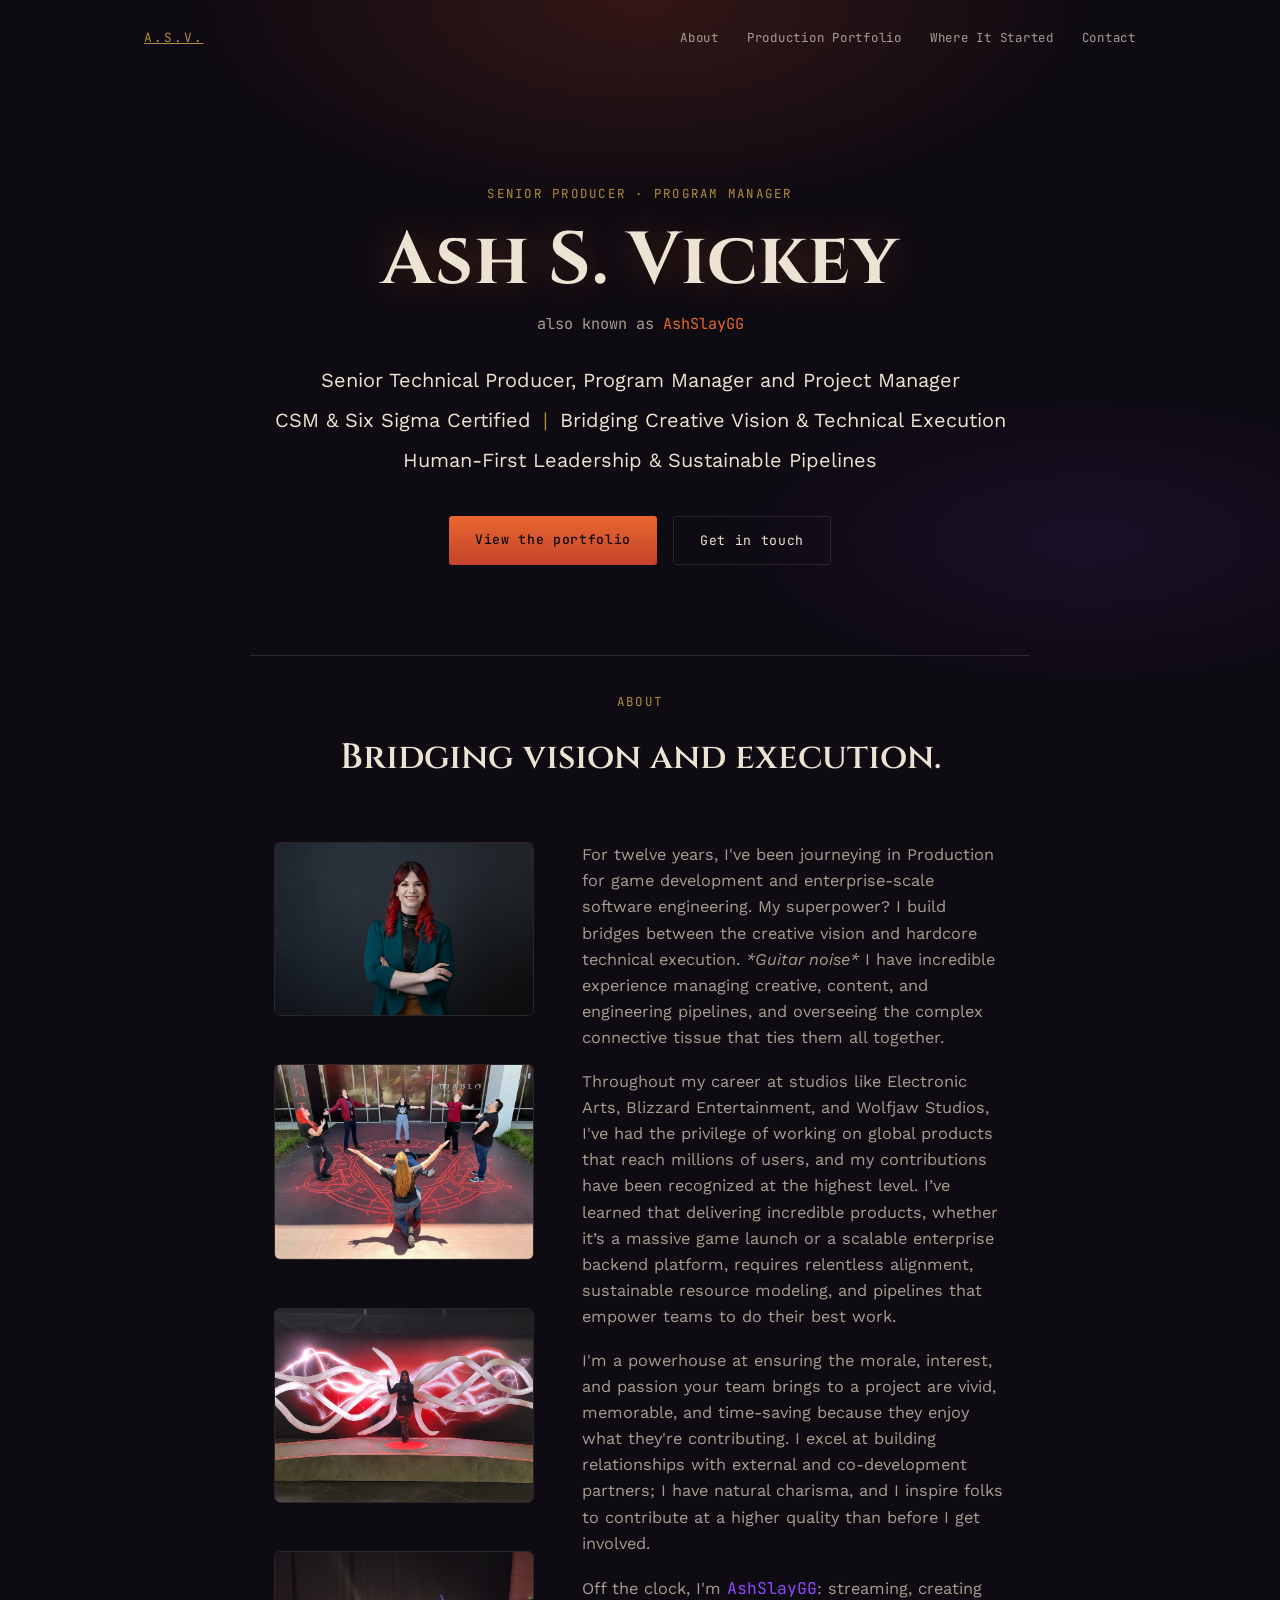
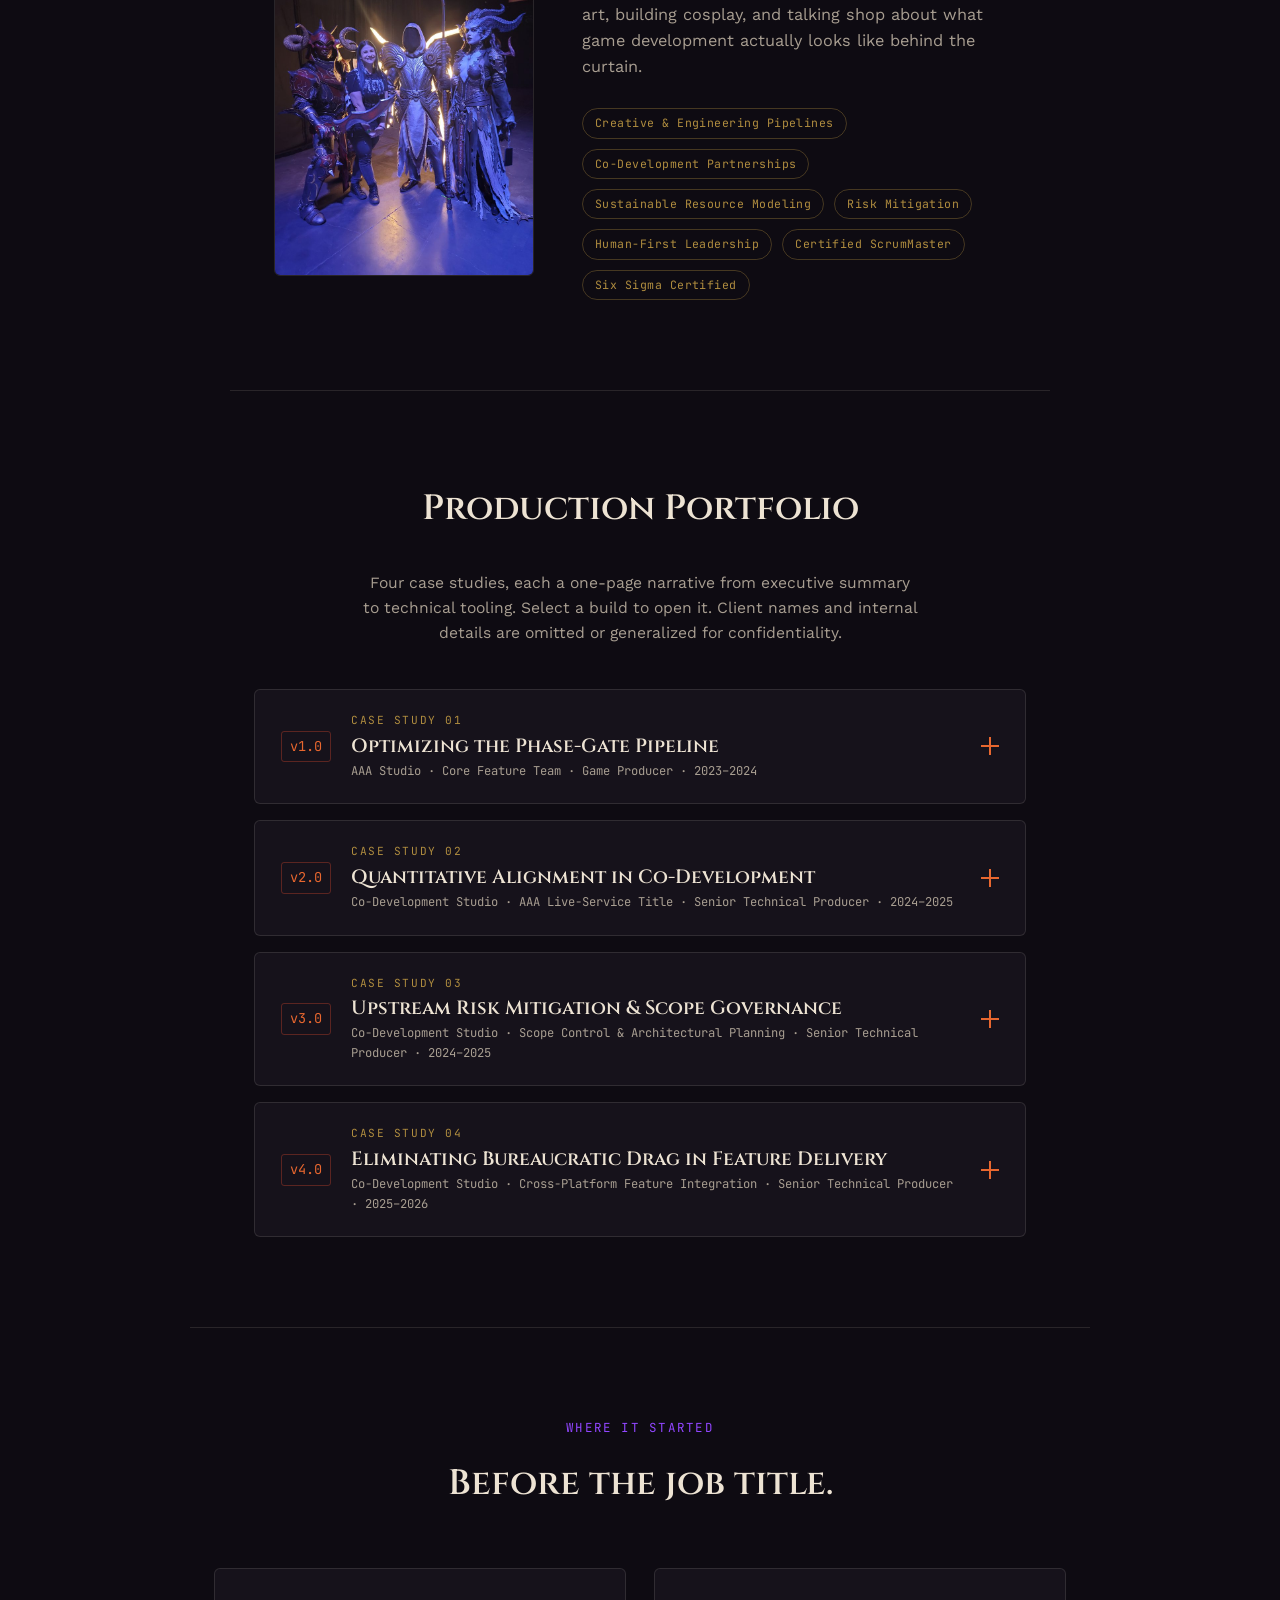
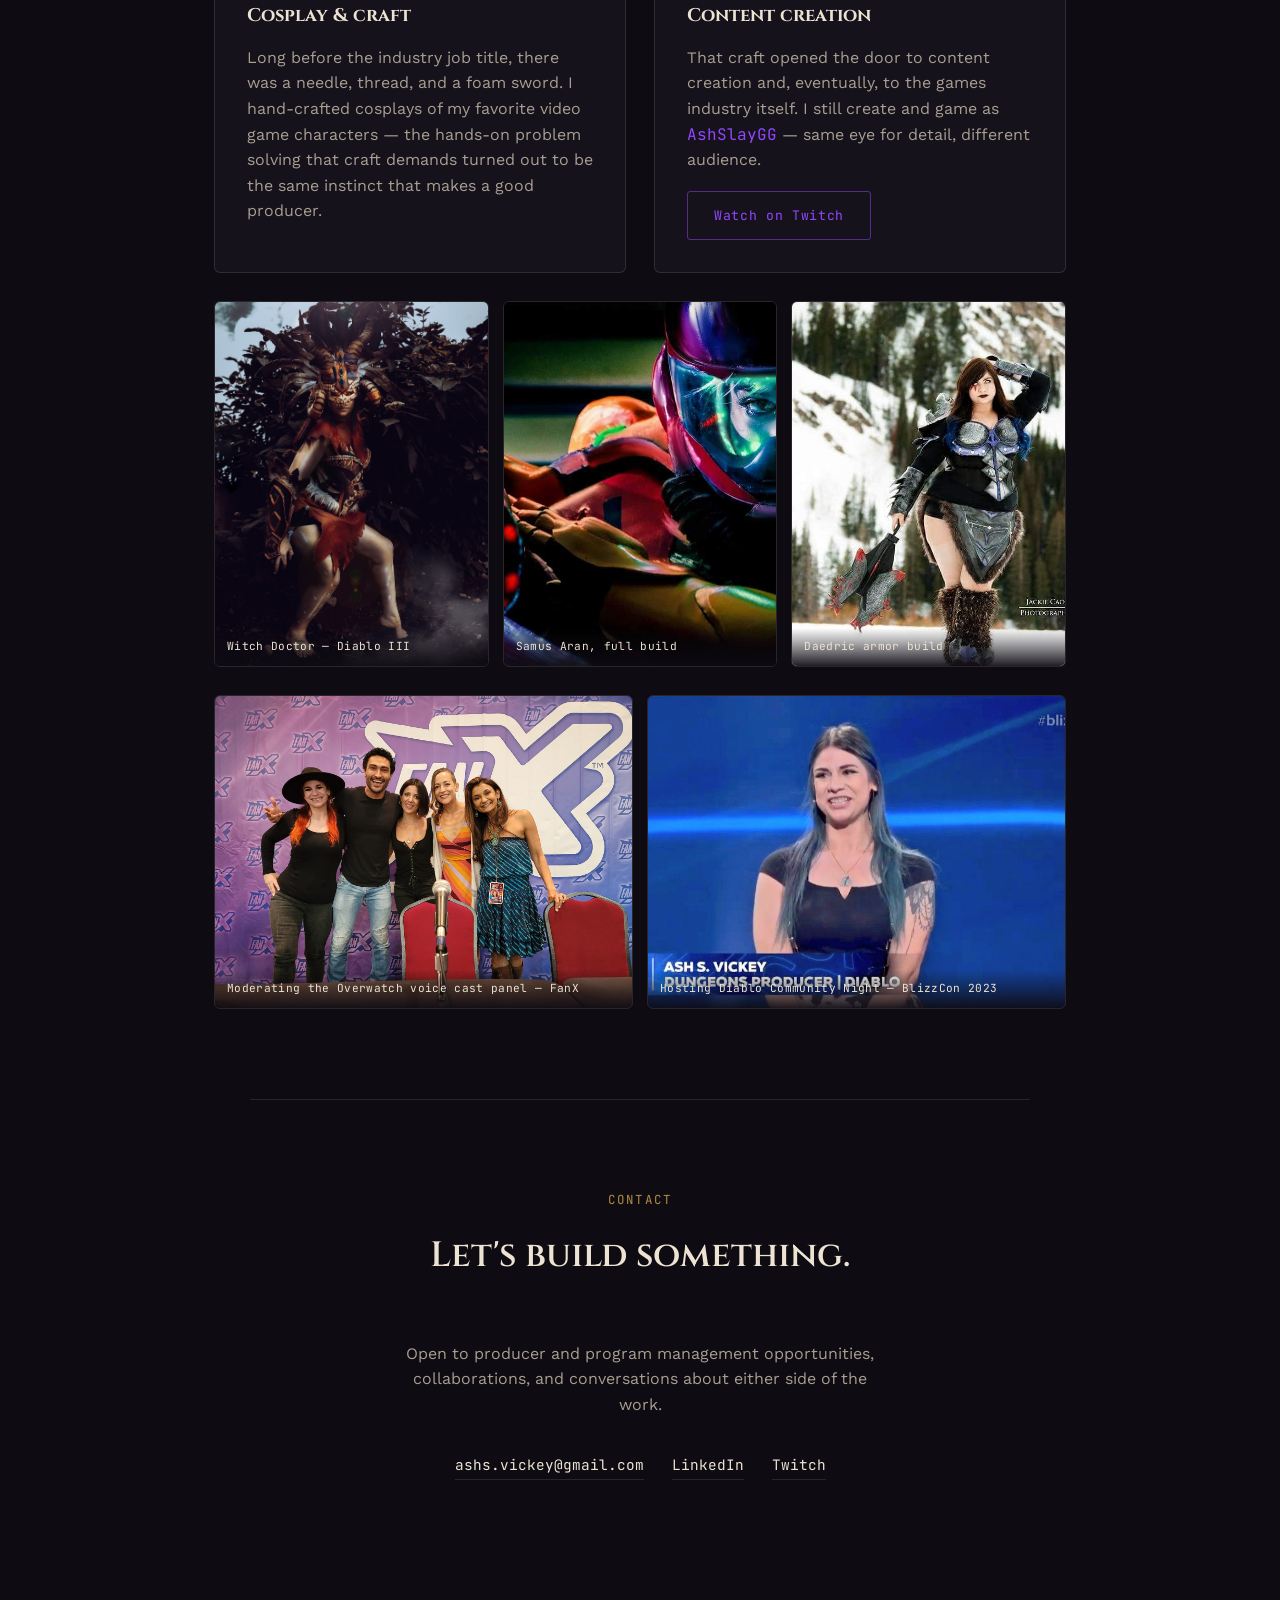
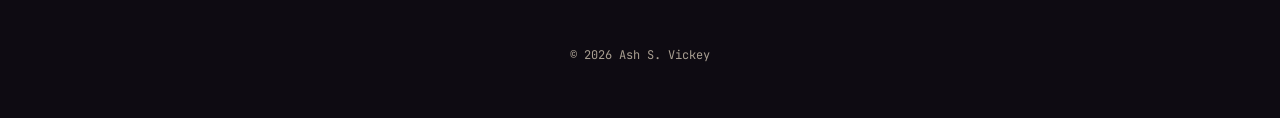
==== index.html @ fcd3ca86 "Rename portfolio heading and nav link to Production Portfolio" ====
<!DOCTYPE html>
<html lang="en">
<head>
<meta charset="UTF-8">
<meta name="viewport" content="width=device-width, initial-scale=1.0">
<title>Ash S. Vickey — Senior Producer &amp; Program Manager</title>
<meta name="description" content="Ash S. Vickey (AshSlayGG) — Senior Technical &amp; Game Producer, Program Manager. 12 years across AAA and mobile game production, from Diablo IV to indie co-development.">
<link rel="preconnect" href="https://fonts.googleapis.com">
<link rel="preconnect" href="https://fonts.gstatic.com" crossorigin>
<link href="https://fonts.googleapis.com/css2?family=Cinzel:wght@500;600;700&family=Work+Sans:wght@400;500;600&family=JetBrains+Mono:wght@400;500&display=swap" rel="stylesheet">
<link rel="stylesheet" href="styles.css">
</head>
<body>

<div class="ember-field" aria-hidden="true"></div>

<header class="site-header">
  <a class="mark" href="#top">A.S.V.</a>
  <nav class="site-nav">
    <a href="#about">About</a>
    <a href="#portfolio">Production Portfolio</a>
    <a href="#stream">Where It Started</a>
    <a href="#contact">Contact</a>
  </nav>
</header>

<main>

  <!-- HERO / HOME -->
  <section class="hero" id="top">
    <p class="eyebrow">Senior Producer &middot; Program Manager</p>
    <h1 class="hero-name">Ash S. Vickey</h1>
    <p class="hero-handle">also known as <span>AshSlayGG</span></p>
    <p class="hero-line">
      <span class="seg">Senior Technical Producer, Program Manager and Project Manager</span>
      <span class="seg"><span class="sep" aria-hidden="true">|</span>CSM &amp; Six Sigma Certified</span>
      <span class="seg"><span class="sep" aria-hidden="true">|</span>Bridging Creative Vision &amp; Technical Execution</span>
      <span class="seg"><span class="sep" aria-hidden="true">|</span>Human-First Leadership &amp; Sustainable Pipelines</span>
    </p>
    <div class="hero-actions">
      <a class="btn btn-primary" href="#portfolio">View the portfolio</a>
      <a class="btn btn-ghost" href="#contact">Get in touch</a>
    </div>
  </section>

  <!-- ABOUT -->
  <section class="about" id="about">
    <div class="section-head">
      <p class="eyebrow">About</p>
      <h2>Bridging vision and execution.</h2>
    </div>

    <div class="about-grid">
      <div class="about-photo">
        <img src="images/headshot.jpg" alt="Ash Vickey, professional headshot" loading="lazy">
        <img class="about-extra" src="images/about-team-ritual.jpg" alt="Ash and teammates posing around the Diablo IV summoning circle outside Blizzard" loading="lazy">
        <img class="about-extra" src="images/about-blizzcon-stage.jpg" alt="Ash on the Diablo IV stage set at BlizzCon" loading="lazy">
        <img class="about-extra" src="images/about-blizzcon-cosplayers.jpg" alt="Ash at BlizzCon with Diablo IV cosplayers" loading="lazy">
      </div>
      <div class="about-copy">
        <p>
          For twelve years, I've been journeying in Production for game development and enterprise-scale software engineering. My superpower? I build bridges between the creative vision and hardcore technical execution. <em>*Guitar noise*</em> I have incredible experience managing creative, content, and engineering pipelines, and overseeing the complex connective tissue that ties them all together.
        </p>
        <p>
          Throughout my career at studios like Electronic Arts, Blizzard Entertainment, and Wolfjaw Studios, I've had the privilege of working on global products that reach millions of users, and my contributions have been recognized at the highest level. I&rsquo;ve learned that delivering incredible products, whether it&rsquo;s a massive game launch or a scalable enterprise backend platform, requires relentless alignment, sustainable resource modeling, and pipelines that empower teams to do their best work.
        </p>
        <p>
          I'm a powerhouse at ensuring the morale, interest, and passion your team brings to a project are vivid, memorable, and time-saving because they enjoy what they're contributing. I excel at building relationships with external and co-development partners; I have natural charisma, and I inspire folks to contribute at a higher quality than before I get involved.
        </p>
        <p>
          Off the clock, I'm <span class="handle">AshSlayGG</span>: streaming, creating art, building cosplay, and talking shop about what game development actually looks like behind the curtain.
        </p>

        <ul class="skill-tags">
          <li>Creative &amp; Engineering Pipelines</li>
          <li>Co-Development Partnerships</li>
          <li>Sustainable Resource Modeling</li>
          <li>Risk Mitigation</li>
          <li>Human-First Leadership</li>
          <li>Certified ScrumMaster</li>
          <li>Six Sigma Certified</li>
        </ul>
      </div>
    </div>
  </section>

  <!-- PORTFOLIO -->
  <section class="log" id="portfolio">
    <div class="section-head">
      <h2>Production Portfolio</h2>
    </div>

    <p class="portfolio-intro">
      Four case studies, each a one-page narrative from executive summary to technical
      tooling. Select a build to open it. Client names and internal details are omitted
      or generalized for confidentiality.
    </p>

    <div class="case-list">
      <details class="case" id="case-1">
        <summary class="case-summary">
          <span class="v-tag">v1.0</span>
          <span class="case-heading">
            <span class="case-kicker">Case Study 01</span>
            <span class="case-title">Optimizing the Phase-Gate Pipeline</span>
            <span class="case-meta">AAA Studio &middot; Core Feature Team &middot; Game Producer &middot; 2023–2024</span>
          </span>
          <span class="case-chevron" aria-hidden="true"></span>
        </summary>

        <div class="case-body">
          <div class="case-steps">

            <section class="case-step">
              <h3 class="step-label"><span>01</span> Executive Summary</h3>
              <p>Late-stage executive feedback loops on major milestones were causing systemic engineering rework, milestone rejections, and schedule slippage. By completely re-engineering the milestone review pipeline and introducing a proactive “No Surprises” phase-gate model, I drove a 95% first-pass milestone approval rate, drastically minimizing engineering waste and stabilizing team morale.</p>
            </section>

            <section class="case-step">
              <h3 class="step-label"><span>02</span> The Challenge</h3>
              <p>The studio’s traditional review pipeline allowed creative and executive stakeholders their first comprehensive look at features during final milestone gates. Because technical execution and creative vision had not been continuously aligned upstream, these reviews frequently resulted in major, late-stage design and architectural vetoes. This forced massive, reactionary crunch cycles and compromised codebase stability.</p>
            </section>

            <section class="case-step">
              <h3 class="step-label"><span>03</span> Strategic Methodology &amp; Implementation</h3>
              <ul class="points">
                <li>
                  <strong>Deconstruction of Gates:</strong> Broke down the monolithic milestone review into a series of localized, low-fidelity tech-and-design pre-approval gates.
                </li>
                <li>
                  <strong>Upstream Pre-Sign-offs:</strong> Implemented a mandatory pre-review protocol exactly two weeks prior to official gates.
                </li>
                <li>
                  <strong>Grey-Box Hardening:</strong> Mandated that Creative Directors explicitly sign off on wireframes, grey-box technical prototypes, and core architectural layouts before teams committed to production code or final art assets.
                </li>
              </ul>
            </section>

            <section class="case-step">
              <h3 class="step-label"><span>04</span> Measurable Outcomes</h3>
              <div class="stat-feature">
                <span class="stat-number">95%</span>
                <p><span class="outcome-name">Approval Rate</span>Achieved and sustained a 95% first-pass milestone approval rate across all core feature pipelines.<span class="stat-detail">First-pass approval rate: 89% &gt; 95%</span></p>
              </div>
              <ul class="outcomes">
                <li><span class="outcome-name">Rework Reduction</span>Reduced late-stage engineering and art asset rework to near-zero, reclaiming hundreds of productive engineering hours per sprint cycle.</li>
                <li><span class="outcome-name">Interdisciplinary Synergy</span>Dissolved historic friction between creative leadership and engineering leads by establishing clear, incremental boundaries of ownership.</li>
              </ul>
            </section>

            <section class="case-step">
              <h3 class="step-label"><span>05</span> Technical Implementation &amp; Tooling</h3>
              <ul class="points">
                <li>
                  <strong>Jira Workflow Architecture:</strong> Refactored the core Jira workflow scheme for the feature team project from a standard To Do &gt; In Progress &gt; QA &gt; Done structure into a hybrid, hard-gated lifecycle:
                  <ul>
                    <li>Concept &gt; Tech Review &gt; Grey-Box Prototype &gt; Production Dev &gt; Polishing &amp; QA &gt; Final Review</li>
                  </ul>
                </li>
                <li>
                  <strong>Jira Workflow Validators &amp; Conditions:</strong> Implemented strict transition validators using Jira Suite Utilities (JSU):
                  <ul>
                    <li>To transition a ticket from Grey-Box Prototype to Production Dev, the ticket required an attached link to a verified Confluence page containing explicit sign-offs from both the Creative Director and Technical Director.</li>
                    <li>Enforced a required field validation: Grey-Box Performance Sign-off (Checkbox) = TRUE.</li>
                  </ul>
                </li>
                <li>
                  <strong>Confluence Page Blueprints:</strong> Standardized a Confluence Template for the “Upstream Pre-Sign-off Matrix.” The template featured a live Jira Issues Filter Macro displaying open architectural dependencies alongside an embedded Miro board displaying wireframes, user flows, and technical layout diagrams directly inside the document.
                </li>
              </ul>
              <ul class="log-tags">
                <li>Jira</li>
                <li>Jira Suite Utilities (JSU)</li>
                <li>Confluence</li>
                <li>Miro</li>
              </ul>
            </section>

          </div>

          <p class="build-notes"><span>Build notes</span> v1.0 &middot; status: draft &middot; metrics: under review &middot; confidential details: omitted</p>
        </div>
      </details>

      <details class="case" id="case-2">
        <summary class="case-summary">
          <span class="v-tag">v2.0</span>
          <span class="case-heading">
            <span class="case-kicker">Case Study 02</span>
            <span class="case-title">Quantitative Alignment in Co-Development</span>
            <span class="case-meta">Co-Development Studio &middot; AAA Live-Service Title &middot; Senior Technical Producer &middot; 2024–2025</span>
          </span>
          <span class="case-chevron" aria-hidden="true"></span>
        </summary>

        <div class="case-body">
          <div class="case-steps">

            <section class="case-step">
              <h3 class="step-label"><span>01</span> Executive Summary</h3>
              <p>During a high-stakes co-development partnership on a major live-service multiplayer title, a critical visibility gap emerged between the client’s internal team and our internal engineering. To bridge this communication deficit, I designed and executed a data-driven Milestone Confidence Index (MCI) framework. This initiative increased executive alignment by 25%, established predictable feature delivery pipelines, and completely unified cross-studio development goals.</p>
            </section>

            <section class="case-step">
              <h3 class="step-label"><span>02</span> The Challenge</h3>
              <p>Co-development environments inherently suffer from siloed communication. In this instance, client executives felt detached from engineering bottlenecks, leading them to believe progress was stalling. Concurrently, internal development teams felt that engineering goalposts shifted arbitrarily based on subjective client feedback. This friction began introducing variance into sprint commitments and threatened critical live-service deployment dates.</p>
            </section>

            <section class="case-step">
              <h3 class="step-label"><span>03</span> Strategic Methodology &amp; Implementation</h3>
              <ul class="points">
                <li>
                  <strong>Metric Instrumentation:</strong> Engineered a bi-weekly, single-question pulse survey integrated directly into every sprint review.
                </li>
                <li>
                  <strong>The Framework:</strong> Both client executives and internal discipline leads quantified their alignment on a 1–5 scale: “How confident are you that the current sprint/milestone deliverables map to the feature’s goals?”
                </li>
                <li>
                  <strong>Triage Working Agreement:</strong> Ensured continued alignment on the agreed-upon Working Agreement, dictating that any score under a 4 triggered an immediate, mediated 15-minute cross-functional triage sync within 24 hours to isolate and resolve the underlying architectural or creative mismatch.
                </li>
              </ul>
            </section>

            <section class="case-step">
              <h3 class="step-label"><span>04</span> Measurable Outcomes</h3>
              <div class="stat-feature">
                <span class="stat-number">25%</span>
                <p><span class="outcome-name">Alignment Index</span>Realized a 25% net increase in executive alignment metrics within two quarters.<span class="stat-detail">Average pulse score: 3.2 &gt; 4.0 on the 1–5 scale</span></p>
              </div>
              <ul class="outcomes">
                <li><span class="outcome-name">Predictability</span>Stabilized sprint velocity and eliminated unexpected milestone rejections by converting communication health into a trackable, objective engineering data point.</li>
                <li><span class="outcome-name">Culture Shift &amp; Compassion in Action</span>Created a shared vocabulary that maximized transparency and psychological safety, actively protecting the engineering team from burnout caused by arbitrary, subjective scope shifts.</li>
              </ul>
            </section>

            <section class="case-step">
              <h3 class="step-label"><span>05</span> Technical Implementation &amp; Tooling</h3>
              <ul class="points">
                <li>
                  <strong>Survey Automation:</strong> Configured Slack Workflow Builder integrated with Slido to automatically trigger a single-question pulse survey to the external-leads and internal-leads channels exactly 1 hour following every Sprint Review.
                </li>
                <li>
                  <strong>Data Aggregation:</strong> Used a Zapier webhook to automatically parse the survey responses and pipe the raw scores into a Google Sheet.
                </li>
                <li>
                  <strong>Visualization &amp; Telemetry:</strong> Atlassian dashboard embedded directly onto the project’s main Confluence landing page. The dashboard displayed:
                  <ul>
                    <li>The MCI Rolling Average</li>
                    <li>Divergence Delta (A calculation tracking the variance between client executive scores and internal team scores).</li>
                  </ul>
                </li>
                <li>
                  <strong>Jira Automation Triage Trigger:</strong> Set up an automation rule in Jira Cloud:
                  <ul>
                    <li>Trigger: When a row is added to the MCI data sheet where Score &lt; 4.0.</li>
                    <li>Action: Automatically create a high-priority, blocker task in the internal project space titled: [LEAD TRIAGE REQUIRED] - {Sprint.Name} Alignment Mismatch.</li>
                    <li>Action: Auto-assign to the Senior Producer (myself) and send a priority webhook notification to a dedicated triage Slack channel.</li>
                  </ul>
                </li>
              </ul>
              <ul class="log-tags">
                <li>Slack Workflow Builder</li>
                <li>Slido</li>
                <li>Zapier</li>
                <li>Google Sheets</li>
                <li>Jira Cloud</li>
                <li>Confluence</li>
              </ul>
            </section>

          </div>

          <figure class="case-artifact">
            <section class="mci-showcase" aria-label="Milestone Confidence Index case study visuals">
              <div class="mci-grid">

                <!-- ========================================================
                     VISUAL 1 — THE INPUT: Slack Pulse Survey
                     ======================================================== -->
                <article class="mci-card">
                  <span class="mci-label">Visual 1: The Input – Slack Pulse Survey</span>

                  <div class="mci-frame">
                    <div class="mci-frame__bar">
                      <span class="mci-dot"></span><span class="mci-dot"></span><span class="mci-dot"></span>
                      <span class="mci-frame__title"># sprint-alignment</span>
                    </div>

                    <div class="mci-slack">
                      <!-- Bot avatar -->
                      <div class="mci-slack__avatar" aria-hidden="true">MCI</div>

                      <div class="mci-slack__body">
                        <div class="mci-slack__meta">
                          <span class="mci-slack__name">MCI Alignment Bot</span>
                          <span class="mci-slack__app">APP</span>
                          <span class="mci-slack__time">4:02 PM</span>
                        </div>
                        <p class="mci-slack__text">Sprint 22 is complete! 🎉 Help us calibrate our alignment.</p>

                        <!-- Survey attachment block -->
                        <div class="mci-survey">
                          <p class="mci-survey__q">How confident are you that Sprint 22 deliverables map to the feature's core goals?</p>

                          <fieldset class="mci-scale">
                            <legend style="position:absolute;left:-9999px;">Confidence rating, 1 to 5</legend>
                            <div class="mci-scale__options">
                              <div><input type="radio" name="mci-pulse" id="mci-p1" value="1"><label for="mci-p1">1</label></div>
                              <div><input type="radio" name="mci-pulse" id="mci-p2" value="2"><label for="mci-p2">2</label></div>
                              <div><input type="radio" name="mci-pulse" id="mci-p3" value="3"><label for="mci-p3">3</label></div>
                              <div><input type="radio" name="mci-pulse" id="mci-p4" value="4" checked><label for="mci-p4">4</label></div>
                              <div><input type="radio" name="mci-pulse" id="mci-p5" value="5"><label for="mci-p5">5</label></div>
                            </div>
                            <div class="mci-scale__legend">
                              <span>Not Confident</span>
                              <span>Highly Confident</span>
                            </div>
                          </fieldset>

                          <button type="button" class="mci-btn">Submit Pulse</button>
                          <p class="mci-survey__foot">Anonymous · Takes ~10 seconds</p>
                        </div>
                      </div>
                    </div>
                  </div>
                </article>

                <!-- ========================================================
                     VISUAL 2 — THE ENGINE: Jira Automation Rule
                     ======================================================== -->
                <article class="mci-card">
                  <span class="mci-label">Visual 2: The Engine – Jira Automation Rule</span>

                  <div class="mci-frame">
                    <div class="mci-frame__bar">
                      <span class="mci-dot"></span><span class="mci-dot"></span><span class="mci-dot"></span>
                      <span class="mci-frame__title">Project settings › Automation</span>
                    </div>

                    <div class="mci-rule">
                      <div class="mci-rule__head">
                        <h3 class="mci-rule__name">MCI Divergence Triage Trigger</h3>
                        <span class="mci-badge mci-badge--enabled">Enabled</span>
                      </div>

                      <div class="mci-flow">
                        <!-- WHEN (trigger) -->
                        <div class="mci-step mci-step--when">
                          <div class="mci-step__icon" aria-hidden="true">
                            <svg viewBox="0 0 24 24" fill="none" stroke="currentColor" stroke-width="2.2" stroke-linecap="round" stroke-linejoin="round"><path d="M13 2 3 14h9l-1 8 10-12h-9l1-8z"/></svg>
                          </div>
                          <div>
                            <div class="mci-step__kind">When</div>
                            <div class="mci-step__title">Webhook received (Zapier)</div>
                          </div>
                        </div>

                        <div class="mci-connector"></div>

                        <!-- IF (condition) -->
                        <div class="mci-condition">
                          <span class="mci-condition__if">IF</span>
                          <code>Score &lt; 4.0</code> OR <code>Divergence Delta &gt; 0.5</code>
                        </div>

                        <div class="mci-connector"></div>

                        <!-- THEN #1 -->
                        <div class="mci-step mci-step--then">
                          <div class="mci-step__icon" aria-hidden="true">
                            <svg viewBox="0 0 24 24" fill="none" stroke="currentColor" stroke-width="2.2" stroke-linecap="round" stroke-linejoin="round"><rect x="4" y="3" width="16" height="18" rx="2"/><path d="M12 8v8M8 12h8"/></svg>
                          </div>
                          <div>
                            <div class="mci-step__kind">Then</div>
                            <div class="mci-step__title">Create Jira Issue</div>
                            <div class="mci-step__details">
                              <span><b>Project:</b> <code>PROD-TRIAGE</code> &nbsp;|&nbsp; <b>Type:</b> Blocker</span>
                              <span><b>Summary:</b> [MCI ALERT] Sprint 22 Alignment Mismatch</span>
                            </div>
                          </div>
                        </div>

                        <div class="mci-connector"></div>

                        <!-- THEN #2 -->
                        <div class="mci-step mci-step--then">
                          <div class="mci-step__icon" aria-hidden="true">
                            <svg viewBox="0 0 24 24" fill="none" stroke="currentColor" stroke-width="2.2" stroke-linecap="round" stroke-linejoin="round"><path d="M21 15a2 2 0 0 1-2 2H7l-4 4V5a2 2 0 0 1 2-2h14a2 2 0 0 1 2 2z"/></svg>
                          </div>
                          <div>
                            <div class="mci-step__kind">Then</div>
                            <div class="mci-step__title">Send Slack Message</div>
                            <div class="mci-step__details">
                              <span><b>Channel:</b> <code>#prod-triage</code></span>
                              <span><b>Message:</b> 🚨 MCI Divergence detected. Auto-assigning to Senior Producer for 15-min triage sync.</span>
                            </div>
                          </div>
                        </div>
                      </div>
                    </div>
                  </div>
                </article>

                <!-- ========================================================
                     VISUAL 3 — THE OUTPUT: Confluence Telemetry Dashboard (HERO)
                     ======================================================== -->
                <article class="mci-card mci-card--hero">
                  <span class="mci-label">Visual 3: The Output – Confluence Telemetry Dashboard</span>

                  <div class="mci-frame">
                    <div class="mci-frame__bar">
                      <span class="mci-dot"></span><span class="mci-dot"></span><span class="mci-dot"></span>
                      <span class="mci-frame__title">Production Space › Telemetry</span>
                    </div>

                    <div class="mci-dash">
                      <p class="mci-dash__crumb">Production Telemetry / Sprint Reviews</p>
                      <h2 class="mci-dash__title">Sprint 22: Milestone Confidence Index (MCI)</h2>
                      <p class="mci-dash__sub">Pulse responses aggregated automatically at sprint close</p>

                      <!-- Top row: KPI cards -->
                      <div class="mci-kpis">
                        <div class="mci-kpi mci-kpi--green">
                          <div class="mci-kpi__label">Internal Dev Alignment</div>
                          <div class="mci-kpi__value">4.6 <small>/ 5.0</small></div>
                          <div class="mci-kpi__note">Team feels on track</div>
                        </div>

                        <div class="mci-kpi mci-kpi--yellow">
                          <div class="mci-kpi__label">Client Exec Alignment</div>
                          <div class="mci-kpi__value">3.8 <small>/ 5.0</small></div>
                          <div class="mci-kpi__note">Below 4.0 threshold</div>
                        </div>

                        <!-- The card that pops -->
                        <div class="mci-kpi mci-kpi--red">
                          <div class="mci-kpi__label">Divergence Delta</div>
                          <div class="mci-kpi__value">0.8 <span class="mci-kpi__warn" role="img" aria-label="Warning">⚠️</span></div>
                          <div class="mci-kpi__note">Exceeds 0.5 limit · Triage triggered</div>
                        </div>
                      </div>

                      <!-- Bottom row: triage table -->
                      <h3 class="mci-table-title">Active Triage Tickets <span class="mci-table-count">1</span></h3>
                      <div class="mci-table-wrap">
                        <table class="mci-table">
                          <thead>
                            <tr><th>Ticket ID</th><th>Summary</th><th>Status</th></tr>
                          </thead>
                          <tbody>
                            <tr>
                              <td><a class="mci-ticket" href="#" onclick="return false;"><span class="mci-ticket__type" aria-hidden="true"></span>PROD-104</a></td>
                              <td>Sprint 22 Alignment Mismatch</td>
                              <td><span class="mci-badge mci-badge--review">In Review</span></td>
                            </tr>
                          </tbody>
                        </table>
                      </div>
                    </div>
                  </div>
                </article>

              </div>
            </section>
            <figcaption><span>06</span> Artifact — Milestone Confidence Index: Input &gt; Engine &gt; Output</figcaption>
          </figure>

          <p class="build-notes"><span>Build notes</span> v2.0 &middot; status: draft &middot; metrics: under review &middot; confidential details: omitted</p>
        </div>
      </details>

      <details class="case" id="case-3">
        <summary class="case-summary">
          <span class="v-tag">v3.0</span>
          <span class="case-heading">
            <span class="case-kicker">Case Study 03</span>
            <span class="case-title">Upstream Risk Mitigation &amp; Scope Governance</span>
            <span class="case-meta">Co-Development Studio &middot; Scope Control &amp; Architectural Planning &middot; Senior Technical Producer &middot; 2024–2025</span>
          </span>
          <span class="case-chevron" aria-hidden="true"></span>
        </summary>

        <div class="case-body">
          <div class="case-steps">

            <section class="case-step">
              <h3 class="step-label"><span>01</span> Executive Summary</h3>
              <p>Uncontrolled, late-stage change requests were introducing severe scope creep and destabilizing sprint delivery. To counter this, I introduced a mandatory upstream Technical Discovery Phase and cross-functional scoping sessions. This governance model successfully reduced late-stage change requests by 40%, protecting the development timeline and mitigating overall project risk.</p>
            </section>

            <section class="case-step">
              <h3 class="step-label"><span>02</span> The Challenge</h3>
              <p>Client executives frequently introduced “small feature tweaks” late in the production cycle. While seemingly minor from a design perspective, these changes carried massive backend architectural implications, forcing engineering leads to constantly context-switch, alter database schemas on the fly, and compromise code quality to meet existing sprint commitments.</p>
            </section>

            <section class="case-step">
              <h3 class="step-label"><span>03</span> Strategic Methodology &amp; Implementation</h3>
              <ul class="points">
                <li>
                  <strong>Upstream Gatekeeper:</strong> Engineered a mandatory, formalized “Technical Discovery Phase” at the absolute inception of any feature proposal.
                </li>
                <li>
                  <strong>Cross-Functional Alignment Workshops:</strong> Instituted collaborative scoping sessions that forced studio executives, client directors, and internal engineering architects into the same room prior to roadmap locking.
                </li>
                <li>
                  <strong>Constraint Modeling:</strong> Leveraged concrete, data-driven visualization tools (performance budgets, memory footprints, and dependency maps) to demonstrate the immediate structural trade-offs of any proposed feature expansion.
                </li>
              </ul>
            </section>

            <section class="case-step">
              <h3 class="step-label"><span>04</span> Measurable Outcomes</h3>
              <div class="stat-feature">
                <span class="stat-number">40%</span>
                <p><span class="outcome-name">Scope Stabilization</span>Achieved a 40% reduction in late-stage stakeholder change requests, ensuring highly predictable sprint planning.<span class="stat-detail">Late-stage change requests: 54% &gt; ~32% (a 40% relative reduction)</span></p>
              </div>
              <ul class="outcomes">
                <li><span class="outcome-name">Risk Mitigation</span>Insulated the core engineering team from disruptive context-switching, directly leading to a more stable build profile and zero last-minute launch crunch.</li>
                <li><span class="outcome-name">Objective Governance</span>Shifted the studio dynamic from emotional or political negotiation to data-driven, objective decision-making regarding feature viability.</li>
              </ul>
            </section>

            <section class="case-step">
              <h3 class="step-label"><span>05</span> Technical Implementation &amp; Tooling</h3>
              <ul class="points">
                <li>
                  <strong>Technical Discovery Matrix Template:</strong> Built a specialized Confluence blueprint that mandated the collection of strict engineering telemetry profiles before a feature could be prioritized for the sprint roadmap. The template included mandatory fields for:
                  <ul>
                    <li>Memory Budget Impact (Estimated VRAM and System RAM footprint).</li>
                    <li>CPU/GPU Performance Impact (Target frame-time cost in milliseconds).</li>
                    <li>Data Schema Impact (Does this require an alteration to the live player database schema?).</li>
                  </ul>
                </li>
                <li>
                  <strong>Miro Collaborative Scoping Canvas:</strong> Developed a reusable Miro workshop template structured around a classic 2x2 matrix (Value vs. Architectural Complexity). Executive stakeholders used digital sticky notes to pitch features, while technical leads placed pre-calculated “cost weights” on those notes in real-time.
                </li>
                <li>
                  <strong>Advanced Roadmaps for Jira (Portfolio):</strong> Leveraged Advanced Roadmaps to model scope scenarios. When an executive requested a change, the production team plugged the estimated engineering hours into a parallel “Sandbox Scenario” timeline. The tool visually simulated the ripple effect across the roadmap, instantly showing which other downstream client features would be pushed out of the release window if the new change request was approved. This layout was projected live during scoping workshops to visualize the hard trade-offs.
                </li>
              </ul>
              <ul class="log-tags">
                <li>Confluence</li>
                <li>Miro</li>
                <li>Advanced Roadmaps for Jira</li>
              </ul>
            </section>

          </div>

          <p class="build-notes"><span>Build notes</span> v3.0 &middot; status: draft &middot; metrics: under review &middot; confidential details: omitted</p>
        </div>
      </details>

      <details class="case" id="case-4">
        <summary class="case-summary">
          <span class="v-tag">v4.0</span>
          <span class="case-heading">
            <span class="case-kicker">Case Study 04</span>
            <span class="case-title">Eliminating Bureaucratic Drag in Feature Delivery</span>
            <span class="case-meta">Co-Development Studio &middot; Cross-Platform Feature Integration &middot; Senior Technical Producer &middot; 2025–2026</span>
          </span>
          <span class="case-chevron" aria-hidden="true"></span>
        </summary>

        <div class="case-body">
          <div class="case-steps">

            <section class="case-step">
              <h3 class="step-label"><span>01</span> Executive Summary</h3>
              <p>In a fast-moving co-development paradigm, asynchronous bureaucratic delays in executive sign-offs were throttling production velocity. By refactoring technical documentation into highly consumable packages and scheduling dedicated asynchronous operational blocks, I cut feature sign-off delays by 30%, accelerated phase-gate velocity, and prevented critical code branch stagnation.</p>
            </section>

            <section class="case-step">
              <h3 class="step-label"><span>02</span> The Challenge</h3>
              <p>Features passing engineering verification were sitting idle in “Awaiting Director Sign-Off” states for an average of 5 business days, primarily because executives were bottlenecked by dense, 10-page technical design documents. Because co-development codebases move at rapid cadences, these prolonged sign-off delays resulted in severe branch divergence, compounding merge conflicts, and forced developers into frustrating, unproductive waiting periods, harming team morale and momentum.</p>
            </section>

            <section class="case-step">
              <h3 class="step-label"><span>03</span> Strategic Methodology &amp; Implementation</h3>
              <ul class="points">
                <li>
                  <strong>Documentation Refactoring:</strong> Replaced exhaustive text-heavy documentation with a strict “Asynchronous Package” requirement. Features were summarized via a 2-minute recorded video demonstration paired with a templated single-page risk/dependency matrix.
                </li>
                <li>
                  <strong>Calendar Architecture:</strong> Standardized and booked dedicated 30-minute “Asynchronous Approval Blocks” directly into stakeholder calendars, eliminating the need for real-time meetings while ensuring dedicated focus.
                </li>
                <li>
                  <strong>Automated Escalation:</strong> Built automated Slack/Jira webhook triggers to alert stakeholders when a feature neared its code-stagnation threshold.
                </li>
              </ul>
            </section>

            <section class="case-step">
              <h3 class="step-label"><span>04</span> Measurable Outcomes</h3>
              <div class="stat-feature">
                <span class="stat-number">30%</span>
                <p><span class="outcome-name">Velocity Boost</span>Successfully reduced executive sign-off turnaround times by 30%, significantly accelerating overall feature phase-gate velocity.<span class="stat-detail">Average sign-off turnaround: 5 &gt; 3.5 business days</span></p>
              </div>
              <ul class="outcomes">
                <li><span class="outcome-name">Codebase Health</span>Drastically minimized branch lifetime, which resulted in a measurable reduction in weekly git merge conflicts and stabilized the continuous integration (CI) pipeline.</li>
                <li><span class="outcome-name">Operational Efficiency</span>Reclaimed valuable sync time for executives while ensuring developers remained consistently unblocked and focused.</li>
              </ul>
            </section>

            <section class="case-step">
              <h3 class="step-label"><span>05</span> Technical Implementation &amp; Tooling</h3>
              <ul class="points">
                <li>
                  <strong>Asynchronous Video Pipeline:</strong> Standardized on Loom for Teams. Engineers and designers used a custom browser/desktop shortcut to record 2-minute feature walkthroughs.
                </li>
                <li>
                  <strong>Jira Smart Fields &amp; Automation:</strong> Added a custom URL field in Jira called ‘Async Demo Link’.
                  <ul>
                    <li>An automation rule was established: When an epic transitions to Awaiting Sign-Off, Jira compiles the Async Demo Link, the high-level Risk/Dependency Matrix custom text field, and the main architectural impact notes.</li>
                  </ul>
                </li>
                <li>
                  <strong>Git Branch Decay Tracking:</strong> Integrated GitKraken into our delivery metrics to measure Branch Age and Pull Request Pickup Time. If a branch remained unmerged for more than 72 hours due to a missing sign-off, an automated alert pinged a dedicated escalations Slack channel with the exact cost of the potential merge conflict based on lines of code changed.
                </li>
              </ul>
              <ul class="log-tags">
                <li>Loom</li>
                <li>Jira</li>
                <li>GitKraken</li>
                <li>Slack</li>
              </ul>
            </section>

          </div>

          <p class="build-notes"><span>Build notes</span> v4.0 &middot; status: draft &middot; metrics: under review &middot; confidential details: omitted</p>
        </div>
      </details>
    </div>
  </section>

  <!-- WHERE IT STARTED -->
  <section class="stream" id="stream">
    <div class="section-head">
      <p class="eyebrow eyebrow-stream">Where It Started</p>
      <h2>Before the job title.</h2>
    </div>

    <div class="stream-grid">
      <div class="stream-card">
        <h3>Cosplay &amp; craft</h3>
        <p>
          Long before the industry job title, there was a needle, thread, and a foam
          sword. I hand-crafted cosplays of my favorite video game characters &mdash;
          the hands-on problem solving that craft demands turned out to be the same
          instinct that makes a good producer.
        </p>
      </div>
      <div class="stream-card">
        <h3>Content creation</h3>
        <p>
          That craft opened the door to content creation and, eventually, to the games
          industry itself. I still create and game as
          <span class="handle">AshSlayGG</span> &mdash; same eye for detail, different
          audience.
        </p>
        <a class="btn btn-twitch" href="https://twitch.tv/ashslaygg" target="_blank" rel="noopener">
          Watch on Twitch
        </a>
      </div>
    </div>

    <div class="gallery gallery-craft">
      <figure class="gallery-item">
        <img src="images/witchdoctor-cosplay.jpg" alt="Ash Vickey in a hand-built Witch Doctor cosplay, Diablo III" loading="lazy">
        <figcaption>Witch Doctor &mdash; Diablo III</figcaption>
      </figure>
      <figure class="gallery-item">
        <img src="images/samus-cosplay.jpg" alt="Ash Vickey in a full Samus Aran power suit cosplay" loading="lazy">
        <figcaption>Samus Aran, full build</figcaption>
      </figure>
      <figure class="gallery-item">
        <img src="images/daedric-cosplay.jpg" alt="Ash Vickey in a hand-built Daedric armor cosplay" loading="lazy">
        <figcaption>Daedric armor build</figcaption>
      </figure>
    </div>

    <div class="gallery gallery-moments">
      <figure class="gallery-item">
        <img src="images/fanx-overwatch-panel.jpg" alt="Ash Vickey moderating the Overwatch voice cast panel at FanX" loading="lazy">
        <figcaption>Moderating the Overwatch voice cast panel &mdash; FanX</figcaption>
      </figure>
      <figure class="gallery-item">
        <img src="images/blizzcon-community-night.jpg" alt="Ash Vickey hosting Diablo Community Night at BlizzCon 2023" loading="lazy">
        <figcaption>Hosting Diablo Community Night &mdash; BlizzCon 2023</figcaption>
      </figure>
    </div>
  </section>

  <!-- CONTACT -->
  <section class="contact" id="contact">
    <div class="section-head">
      <p class="eyebrow">Contact</p>
      <h2>Let's build something.</h2>
    </div>
    <p class="contact-line">
      Open to producer and program management opportunities, collaborations, and
      conversations about either side of the work.
    </p>
    <div class="contact-links">
      <a href="mailto:ashs.vickey@gmail.com">ashs.vickey@gmail.com</a>
      <a href="https://www.linkedin.com/in/ashsvickey/" target="_blank" rel="noopener">LinkedIn</a>
      <a href="https://twitch.tv/ashslaygg" target="_blank" rel="noopener">Twitch</a>
    </div>
  </section>

</main>

<footer class="site-footer">
  <p>&copy; <span id="year"></span> Ash S. Vickey</p>
</footer>

<script src="script.js"></script>
</body>
</html>
---- styles.css ----
/* ---------------------------------------------
   Tokens
--------------------------------------------- */
:root {
  --void: #0e0b12;
  --void-raised: #16121b;
  --ember: #c4432b;
  --ember-bright: #e8672f;
  --twitch: #9146ff;
  --bone: #ede3d3;
  --bone-dim: #a89e91;
  --gold: #b08d3f;
  --hairline: rgba(237, 227, 211, 0.12);

  --font-display: "Cinzel", serif;
  --font-body: "Work Sans", sans-serif;
  --font-mono: "JetBrains Mono", monospace;

  --max-w: 780px;
  --edge: 24px;
}

* { box-sizing: border-box; }

html { scroll-behavior: smooth; }

@media (prefers-reduced-motion: reduce) {
  html { scroll-behavior: auto; }
  *, *::before, *::after {
    animation-duration: 0.01ms !important;
    animation-iteration-count: 1 !important;
    transition-duration: 0.01ms !important;
  }
}

body {
  margin: 0;
  background: var(--void);
  color: var(--bone);
  font-family: var(--font-body);
  line-height: 1.6;
  -webkit-font-smoothing: antialiased;
}

a {
  color: inherit;
}

:focus-visible {
  outline: 2px solid var(--ember-bright);
  outline-offset: 3px;
}

/* ---------------------------------------------
   Ambient ember glow field (signature element)
--------------------------------------------- */
.ember-field {
  position: fixed;
  inset: 0;
  z-index: 0;
  pointer-events: none;
  background:
    radial-gradient(ellipse 60% 40% at 50% 0%, rgba(196, 67, 43, 0.21), transparent 60%),
    radial-gradient(ellipse 50% 30% at 85% 60%, rgba(145, 70, 255, 0.09), transparent 60%);
  animation: ember-breathe 9s ease-in-out infinite;
}

@keyframes ember-breathe {
  0%, 100% { opacity: 0.85; }
  50% { opacity: 1; }
}

/* ---------------------------------------------
   Header
--------------------------------------------- */
.site-header {
  position: relative;
  z-index: 2;
  display: flex;
  align-items: center;
  justify-content: space-between;
  padding: 28px var(--edge);
  max-width: 1040px;
  margin: 0 auto;
}

.mark {
  font-family: var(--font-mono);
  font-size: 0.8rem;
  letter-spacing: 0.15em;
  color: var(--gold);
}

.site-nav {
  display: flex;
  gap: 28px;
}

.site-nav a {
  text-decoration: none;
  font-family: var(--font-mono);
  font-size: 0.78rem;
  letter-spacing: 0.06em;
  color: var(--bone-dim);
  transition: color 0.2s ease;
}

.site-nav a:hover {
  color: var(--ember-bright);
}

/* ---------------------------------------------
   Hero
--------------------------------------------- */
.hero {
  position: relative;
  z-index: 1;
  max-width: 968px;
  margin: 0 auto;
  padding: 12vh var(--edge) 10vh;
  text-align: center;
}

.eyebrow {
  font-family: var(--font-mono);
  font-size: 0.78rem;
  letter-spacing: 0.18em;
  text-transform: uppercase;
  color: var(--gold);
  margin: 0 0 18px;
}

.hero-name {
  font-family: var(--font-display);
  font-weight: 700;
  font-size: clamp(2.6rem, 7vw, 4.6rem);
  line-height: 1.05;
  margin: 0 0 12px;
  letter-spacing: 0.01em;
  text-shadow: 0 0 40px rgba(232, 103, 47, 0.35);
}

.hero-handle {
  font-family: var(--font-mono);
  font-size: 0.95rem;
  color: var(--bone-dim);
  margin: 0 0 28px;
}

.hero-handle span {
  color: var(--ember-bright);
}

/* Headline segments wrap as whole units. script.js hides the "|" on any
   segment that starts a new line, so separators only appear between
   segments that share a line, at every screen width. */
.hero-line {
  display: flex;
  flex-wrap: wrap;
  justify-content: center;
  align-items: baseline;
  row-gap: 4px;
  font-size: clamp(1.05rem, 2.2vw, 1.25rem);
  color: var(--bone);
  max-width: 920px;
  margin: 0 auto 40px;
  line-height: 1.6;
}

.hero-line .seg {
  text-align: center;
  text-wrap: balance;
}

.hero-line .sep {
  color: var(--gold, #b08d3f);
  margin: 0 0.6em;
}

.hero-line .seg.line-start .sep {
  display: none;
}

.hero-line .brk {
  flex-basis: 100%;
  height: 0;
}

.hero-actions {
  display: flex;
  gap: 16px;
  justify-content: center;
  flex-wrap: wrap;
}

.btn {
  display: inline-block;
  padding: 13px 26px;
  font-family: var(--font-mono);
  font-size: 0.82rem;
  letter-spacing: 0.05em;
  text-decoration: none;
  border-radius: 3px;
  transition: transform 0.15s ease, background 0.2s ease, border-color 0.2s ease;
}

.btn-primary {
  background: linear-gradient(180deg, var(--ember-bright), var(--ember));
  color: var(--void);
  font-weight: 500;
}

.btn-primary:hover {
  transform: translateY(-1px);
}

.btn-ghost {
  border: 1px solid var(--hairline);
  color: var(--bone);
}

.btn-ghost:hover {
  border-color: var(--gold);
  color: var(--gold);
}

.btn-twitch {
  margin-top: 18px;
  border: 1px solid rgba(145, 70, 255, 0.5);
  color: var(--twitch);
}

.btn-twitch:hover {
  background: rgba(145, 70, 255, 0.12);
}

/* ---------------------------------------------
   About
--------------------------------------------- */
.about {
  position: relative;
  z-index: 1;
  max-width: var(--max-w);
  margin: 0 auto;
  padding: 4vh var(--edge) 10vh;
  border-top: 1px solid var(--hairline);
}

.about-grid {
  display: grid;
  grid-template-columns: 260px 1fr;
  gap: 48px;
  align-items: start;
  max-width: 900px;
  margin: 6vh auto 0;
}

.about-photo {
  display: flex;
  flex-direction: column;
  gap: 48px;
}

.about-photo img {
  width: 100%;
  border-radius: 6px;
  border: 1px solid var(--hairline);
  display: block;
}

.about-copy p {
  font-size: 1.02rem;
  color: var(--bone-dim);
  margin: 0 0 18px;
}

.about-copy p:last-of-type {
  margin-bottom: 28px;
}

.hl {
  color: var(--bone);
  font-weight: 500;
}

.skill-tags {
  list-style: none;
  display: flex;
  flex-wrap: wrap;
  gap: 10px;
  margin: 0;
  padding: 0;
}

.skill-tags li {
  font-family: var(--font-mono);
  font-size: 0.72rem;
  letter-spacing: 0.04em;
  color: var(--gold);
  border: 1px solid rgba(176, 141, 63, 0.35);
  border-radius: 20px;
  padding: 5px 12px;
}

/* ---------------------------------------------
   Section heads (shared)
--------------------------------------------- */
.section-head {
  text-align: center;
  margin-bottom: 56px;
}

.section-head h2 {
  font-family: var(--font-display);
  font-weight: 600;
  font-size: clamp(1.6rem, 3.4vw, 2.2rem);
  margin: 0;
}

.eyebrow-log { color: var(--ember-bright); }
.eyebrow-stream { color: var(--twitch); }

/* ---------------------------------------------
   Campaign log
--------------------------------------------- */
.log {
  position: relative;
  z-index: 1;
  max-width: 720px;
  margin: 0 auto;
  padding: 10vh var(--edge);
  border-top: 1px solid var(--hairline);
}

.log-list {
  list-style: none;
  margin: 0;
  padding: 0;
}

.log-entry {
  display: grid;
  grid-template-columns: 90px 1fr;
  gap: 24px;
}

.log-version {
  display: flex;
  flex-direction: column;
  align-items: center;
}

.v-tag {
  font-family: var(--font-mono);
  font-size: 0.85rem;
  color: var(--ember-bright);
  border: 1px solid rgba(196, 67, 43, 0.4);
  border-radius: 3px;
  padding: 4px 8px;
  white-space: nowrap;
}

.v-line {
  flex: 1;
  width: 1px;
  background: var(--hairline);
  margin-top: 10px;
}

.log-body {
  padding-bottom: 12px;
}

.log-body h3 {
  font-family: var(--font-display);
  font-size: 1.3rem;
  font-weight: 600;
  margin: 0 0 4px;
}

.log-role {
  font-family: var(--font-mono);
  font-size: 0.85rem;
  color: var(--gold);
  margin: 0 0 16px;
}

.log-desc {
  color: var(--bone-dim);
  margin: 0 0 18px;
  max-width: 56ch;
}

.log-tags {
  list-style: none;
  display: flex;
  flex-wrap: wrap;
  gap: 10px;
  margin: 0;
  padding: 0;
}

.log-tags li {
  font-family: var(--font-mono);
  font-size: 0.72rem;
  letter-spacing: 0.04em;
  color: var(--bone-dim);
  border: 1px solid var(--hairline);
  border-radius: 20px;
  padding: 5px 12px;
}

/* ---------------------------------------------
   Stream & craft
--------------------------------------------- */
.stream {
  position: relative;
  z-index: 1;
  max-width: 900px;
  margin: 0 auto;
  padding: 10vh var(--edge);
  border-top: 1px solid var(--hairline);
}

.stream-grid {
  display: grid;
  grid-template-columns: 1fr 1fr;
  gap: 28px;
}

.stream-card {
  background: var(--void-raised);
  border: 1px solid var(--hairline);
  border-radius: 6px;
  padding: 32px;
}

.stream-card h3 {
  font-family: var(--font-display);
  font-size: 1.15rem;
  margin: 0 0 14px;
}

.stream-card p {
  color: var(--bone-dim);
  margin: 0;
}

.handle {
  color: var(--twitch);
  font-family: var(--font-mono);
}

/* ---------------------------------------------
   Gallery
--------------------------------------------- */
.gallery {
  display: grid;
  gap: 14px;
  margin-top: 28px;
}

.gallery-craft {
  grid-template-columns: repeat(3, 1fr);
}

.gallery-craft .gallery-item {
  aspect-ratio: 3 / 4;
}

.gallery-moments {
  grid-template-columns: repeat(2, 1fr);
}

.gallery-moments .gallery-item {
  aspect-ratio: 4 / 3;
}

.gallery-item {
  position: relative;
  margin: 0;
  overflow: hidden;
  border-radius: 6px;
  border: 1px solid var(--hairline);
}

.gallery-item img {
  width: 100%;
  height: 100%;
  object-fit: cover;
  display: block;
  transition: transform 0.4s ease;
}

.gallery-item:hover img {
  transform: scale(1.04);
}

.gallery-item figcaption {
  position: absolute;
  left: 0;
  right: 0;
  bottom: 0;
  padding: 10px 12px;
  font-family: var(--font-mono);
  font-size: 0.7rem;
  letter-spacing: 0.03em;
  color: var(--bone);
  background: linear-gradient(0deg, rgba(14, 11, 18, 0.92), transparent);
}

/* ---------------------------------------------
   Contact
--------------------------------------------- */
.contact {
  position: relative;
  z-index: 1;
  max-width: var(--max-w);
  margin: 0 auto;
  padding: 10vh var(--edge) 14vh;
  border-top: 1px solid var(--hairline);
  text-align: center;
}

.contact-line {
  color: var(--bone-dim);
  max-width: 480px;
  margin: 0 auto 36px;
}

.contact-links {
  display: flex;
  gap: 28px;
  justify-content: center;
  flex-wrap: wrap;
  font-family: var(--font-mono);
  font-size: 0.9rem;
}

.contact-links a {
  text-decoration: none;
  color: var(--bone);
  border-bottom: 1px solid var(--hairline);
  padding-bottom: 3px;
  transition: color 0.2s ease, border-color 0.2s ease;
}

.contact-links a:hover {
  color: var(--ember-bright);
  border-color: var(--ember-bright);
}

/* ---------------------------------------------
   Footer
--------------------------------------------- */
.site-footer {
  position: relative;
  z-index: 1;
  text-align: center;
  padding: 28px var(--edge) 40px;
  font-family: var(--font-mono);
  font-size: 0.75rem;
  color: var(--bone-dim);
}

/* ---------------------------------------------
   Responsive
--------------------------------------------- */
@media (max-width: 640px) {
  .stream-grid {
    grid-template-columns: 1fr;
  }

  .log-entry {
    grid-template-columns: 60px 1fr;
    gap: 14px;
  }

  .site-nav {
    gap: 14px;
  }

  .site-nav a {
    font-size: 0.66rem;
  }

  .about-grid {
    grid-template-columns: 1fr;
  }

  .about-photo {
    max-width: 200px;
    margin: 0 auto;
  }

  .about-photo .about-extra {
    display: none;
  }

  .gallery-craft {
    grid-template-columns: repeat(2, 1fr);
  }

  .gallery-moments {
    grid-template-columns: 1fr;
  }
}

/* ---------------------------------------------
   Production Portfolio: case studies
--------------------------------------------- */
.log { max-width: 820px; }

.portfolio-intro {
  max-width: 560px;
  margin: -24px auto 44px;
  text-align: center;
  color: var(--bone-dim);
  font-size: 0.98rem;
}

.case-list {
  display: grid;
  gap: 16px;
}

.case {
  background: var(--void-raised);
  border: 1px solid var(--hairline);
  border-radius: 6px;
  transition: border-color 0.2s ease;
}

.case:hover,
.case[open] {
  border-color: rgba(196, 67, 43, 0.45);
}

.case-summary {
  display: grid;
  grid-template-columns: auto 1fr auto;
  align-items: center;
  gap: 20px;
  padding: 22px 26px;
  cursor: pointer;
  list-style: none;
}

.case-summary::-webkit-details-marker { display: none; }
.case-summary::marker { content: ""; }

.case-heading {
  display: flex;
  flex-direction: column;
  gap: 4px;
  min-width: 0;
}

.case-kicker {
  font-family: var(--font-mono);
  font-size: 0.7rem;
  letter-spacing: 0.14em;
  text-transform: uppercase;
  color: var(--gold);
}

.case-title {
  font-family: var(--font-display);
  font-size: 1.2rem;
  font-weight: 600;
  line-height: 1.25;
}

.case-meta {
  font-family: var(--font-mono);
  font-size: 0.76rem;
  color: var(--bone-dim);
}

.case-chevron {
  position: relative;
  width: 18px;
  height: 18px;
  flex: none;
}

.case-chevron::before,
.case-chevron::after {
  content: "";
  position: absolute;
  left: 0;
  top: 8px;
  width: 18px;
  height: 2px;
  background: var(--ember-bright);
  transition: transform 0.25s ease;
}

.case-chevron::after { transform: rotate(90deg); }
.case[open] .case-chevron::after { transform: rotate(0deg); }

.case-body {
  padding: 4px 26px 28px;
  border-top: 1px solid var(--hairline);
}

.case-steps {
  display: grid;
  gap: 26px;
  padding-top: 26px;
}

.step-label {
  display: flex;
  align-items: baseline;
  gap: 12px;
  margin: 0 0 10px;
  font-family: var(--font-display);
  font-size: 1.02rem;
  font-weight: 600;
}

.step-label span,
.case-artifact figcaption span {
  font-family: var(--font-mono);
  font-size: 0.72rem;
  letter-spacing: 0.1em;
  color: var(--ember-bright);
}

.case-step p { margin: 0 0 14px; color: var(--bone-dim); }

.wip {
  font-style: italic;
  color: var(--bone-dim);
  opacity: 0.8;
}

.metrics {
  display: grid;
  grid-template-columns: repeat(3, 1fr);
  gap: 12px;
}

.metric {
  display: flex;
  flex-direction: column;
  gap: 6px;
  padding: 16px;
  border: 1px solid var(--hairline);
  border-radius: 4px;
  background: rgba(14, 11, 18, 0.5);
}

.metric-value {
  font-family: var(--font-display);
  font-size: 1.7rem;
  font-weight: 700;
  color: var(--gold);
  line-height: 1;
}

.metric-label {
  font-size: 0.82rem;
  line-height: 1.4;
}

.case-artifact {
  margin: 28px 0 0;
}

.case-artifact img {
  display: block;
  width: 100%;
  height: auto;
  border-radius: 4px;
  border: 1px solid var(--hairline);
}

.case-artifact figcaption {
  margin-top: 10px;
  font-family: var(--font-mono);
  font-size: 0.72rem;
  color: var(--bone-dim);
}

.build-notes {
  margin: 22px 0 0;
  padding-top: 14px;
  border-top: 1px dashed var(--hairline);
  font-family: var(--font-mono);
  font-size: 0.72rem;
  color: var(--bone-dim);
}

.build-notes span {
  margin-right: 8px;
  color: var(--gold);
  text-transform: uppercase;
  letter-spacing: 0.12em;
}

@media (max-width: 640px) {
  .case-summary { padding: 18px; gap: 14px; }
  .case-body { padding: 4px 18px 22px; }
  .metrics { grid-template-columns: 1fr; }
  .portfolio-intro { margin-top: -32px; }
}

/* ---------------------------------------------
   Case study content: lists and outcomes
--------------------------------------------- */
.points {
  list-style: none;
  margin: 0 0 14px;
  padding: 0;
  display: grid;
  gap: 12px;
}

.points > li {
  position: relative;
  padding-left: 20px;
  color: var(--bone-dim);
}

.points > li::before {
  content: "";
  position: absolute;
  left: 2px;
  top: 0.62em;
  width: 6px;
  height: 6px;
  background: var(--ember);
  transform: rotate(45deg);
}

.points strong {
  color: var(--bone);
  font-weight: 600;
}

.points ul {
  list-style: none;
  margin: 8px 0 0;
  padding: 0;
  display: grid;
  gap: 6px;
}

.points ul li {
  position: relative;
  padding-left: 16px;
  font-size: 0.94rem;
}

.points ul li::before {
  content: "\2013";
  position: absolute;
  left: 0;
  color: var(--gold);
}

.stat-feature {
  display: grid;
  grid-template-columns: auto 1fr;
  align-items: center;
  gap: 22px;
  margin-bottom: 14px;
  padding: 18px 20px;
  border: 1px solid rgba(196, 67, 43, 0.35);
  border-radius: 4px;
  background: rgba(14, 11, 18, 0.5);
}

.stat-feature p {
  margin: 0;
}

.stat-number {
  font-family: var(--font-display);
  font-size: 2.8rem;
  font-weight: 700;
  line-height: 1;
  color: var(--gold);
}

.outcome-name {
  display: block;
  margin-bottom: 4px;
  font-family: var(--font-mono);
  font-size: 0.72rem;
  letter-spacing: 0.12em;
  text-transform: uppercase;
  color: var(--ember-bright);
}

.outcomes {
  list-style: none;
  margin: 0;
  padding: 0;
  display: grid;
  gap: 14px;
}

.outcomes li {
  padding-left: 14px;
  border-left: 2px solid var(--hairline);
  color: var(--bone-dim);
}

.outcomes .outcome-name {
  color: var(--gold);
}

@media (max-width: 640px) {
  .stat-feature {
    grid-template-columns: 1fr;
    gap: 10px;
  }
}

.stat-detail {
  display: block;
  margin-top: 8px;
  font-family: var(--font-mono);
  font-size: 0.78rem;
  letter-spacing: 0.02em;
  color: var(--gold);
}

@media (max-width: 640px) {
  .hero-line { row-gap: 6px; }
}

/* ---------------------------------------------
   Case Study 02 artifact: MCI mockups (scoped to .mci-showcase)
   --------------------------------------------- */
  /* ---------- 1. Design tokens (Atlassian-adjacent) ---------- */
  .mci-showcase {
    --mci-bg: #F4F5F7;
    --mci-surface: #FFFFFF;
    --mci-text: #172B4D;
    --mci-muted: #6B778C;
    --mci-border: #DFE1E6;
    --mci-blue: #0052CC;
    --mci-blue-light: #DEEBFF;
    --mci-green: #36B37E;
    --mci-green-light: #E3FCEF;
    --mci-yellow: #FFAB00;
    --mci-yellow-light: #FFFAE6;
    --mci-red: #FF5630;
    --mci-red-light: #FFEBE6;
    --mci-radius: 8px;
    --mci-shadow: 0 1px 2px rgba(9, 30, 66, 0.08), 0 8px 24px rgba(9, 30, 66, 0.10);

    font-family: -apple-system, BlinkMacSystemFont, "Segoe UI", Roboto, "Helvetica Neue", Arial, sans-serif;
    color: var(--mci-text);
    background: var(--mci-bg);
    padding: 32px 16px;
    line-height: 1.5;
    -webkit-font-smoothing: antialiased;
  }
  .mci-showcase *, .mci-showcase *::before, .mci-showcase *::after { box-sizing: border-box; }
  .mci-showcase p, .mci-showcase h2, .mci-showcase h3, .mci-showcase h4 { margin: 0; }

  /* ---------- 2. Responsive grid ---------- */
  .mci-grid {
    max-width: 1200px;
    margin: 0 auto;
    display: grid;
    grid-template-columns: 1fr;          /* mobile: stacked */
    gap: 24px;
  }
  @media (min-width: 900px) {
    .mci-grid { grid-template-columns: 1fr 1fr; }   /* desktop: side by side */
    .mci-card--hero { grid-column: 1 / -1; }        /* Visual 3 spans full width */
  }

  /* ---------- 3. Shared card wrapper + label ---------- */
  .mci-card {
    background: var(--mci-surface);
    border-radius: var(--mci-radius);
    box-shadow: var(--mci-shadow);
    padding: 20px;
    display: flex;
    flex-direction: column;
    gap: 16px;
    min-width: 0;
  }
  .mci-label {
    font-size: 11px;
    font-weight: 600;
    letter-spacing: 0.06em;
    text-transform: uppercase;
    color: var(--mci-muted);
  }
  /* Inner "app window" frame that holds each mockup */
  .mci-frame {
    border: 1px solid var(--mci-border);
    border-radius: var(--mci-radius);
    background: var(--mci-surface);
    overflow: hidden;
    flex: 1;
  }
  .mci-frame__bar {
    display: flex;
    align-items: center;
    gap: 6px;
    padding: 10px 14px;
    background: var(--mci-bg);
    border-bottom: 1px solid var(--mci-border);
    font-size: 12px;
    color: var(--mci-muted);
  }
  .mci-dot { width: 9px; height: 9px; border-radius: 50%; background: #C1C7D0; }
  .mci-frame__title { margin-left: 8px; font-weight: 600; }

  /* Small reusable pill/badge */
  .mci-badge {
    display: inline-flex;
    align-items: center;
    gap: 4px;
    font-size: 11px;
    font-weight: 700;
    text-transform: uppercase;
    letter-spacing: 0.03em;
    padding: 2px 8px;
    border-radius: 4px;
    white-space: nowrap;
  }

  /* ============================================================
     VISUAL 1 — SLACK PULSE SURVEY
     ============================================================ */
  .mci-slack { padding: 18px; display: flex; gap: 12px; }
  .mci-slack__avatar {
    flex-shrink: 0;
    width: 40px; height: 40px;
    border-radius: 8px;
    background: linear-gradient(135deg, var(--mci-blue), #2684FF);
    color: #fff;
    display: grid; place-items: center;
    font-size: 12px; font-weight: 800; letter-spacing: 0.02em;
  }
  .mci-slack__body { flex: 1; min-width: 0; }
  .mci-slack__meta { display: flex; flex-wrap: wrap; align-items: baseline; gap: 6px; margin-bottom: 4px; }
  .mci-slack__name { font-weight: 800; font-size: 15px; }
  .mci-slack__app { background: #EBECF0; color: var(--mci-muted); font-size: 10px; padding: 1px 4px; border-radius: 3px; font-weight: 700; }
  .mci-slack__time { font-size: 12px; color: var(--mci-muted); }
  .mci-slack__text { font-size: 15px; margin-bottom: 12px; }

  /* The survey "attachment" block with Slack's left accent bar */
  .mci-survey {
    border-left: 4px solid var(--mci-blue);
    background: #FAFBFC;
    border-radius: 0 6px 6px 0;
    padding: 14px 16px;
  }
  .mci-survey__q { font-weight: 700; font-size: 14px; margin-bottom: 14px; }

  /* 1–5 radio scale (pure CSS, real inputs, no JS) */
  .mci-scale { border: 0; margin: 0; padding: 0; }
  .mci-scale__options { display: grid; grid-template-columns: repeat(5, 1fr); gap: 8px; }
  .mci-scale input { position: absolute; opacity: 0; pointer-events: none; }
  .mci-scale label {
    display: grid; place-items: center;
    height: 44px;
    border: 1.5px solid var(--mci-border);
    border-radius: 6px;
    background: var(--mci-surface);
    font-weight: 700; font-size: 16px;
    cursor: pointer;
    transition: all 0.15s ease;
  }
  .mci-scale label:hover { border-color: var(--mci-blue); color: var(--mci-blue); }
  .mci-scale input:checked + label {
    background: var(--mci-blue-light);
    border-color: var(--mci-blue);
    color: var(--mci-blue);
    box-shadow: 0 0 0 3px rgba(0, 82, 204, 0.15);
  }
  .mci-scale input:focus-visible + label { outline: 2px solid var(--mci-blue); outline-offset: 2px; }
  .mci-scale__legend {
    display: flex; justify-content: space-between;
    font-size: 12px; color: var(--mci-muted); margin-top: 6px;
  }
  .mci-btn {
    margin-top: 16px;
    display: inline-block;
    background: var(--mci-blue);
    color: #fff;
    border: 0;
    border-radius: 4px;
    padding: 9px 18px;
    font-weight: 700; font-size: 14px;
    cursor: pointer;
    font-family: inherit;
  }
  .mci-btn:hover { background: #0747A6; }
  .mci-survey__foot { margin-top: 12px; font-size: 12px; color: var(--mci-muted); }

  /* ============================================================
     VISUAL 2 — JIRA AUTOMATION RULE BUILDER
     ============================================================ */
  .mci-rule { padding: 18px; }
  .mci-rule__head {
    display: flex; flex-wrap: wrap; align-items: center; justify-content: space-between;
    gap: 8px; padding-bottom: 14px; margin-bottom: 18px;
    border-bottom: 1px solid var(--mci-border);
  }
  .mci-rule__name { font-size: 16px; font-weight: 700; }
  .mci-badge--enabled { background: var(--mci-green-light); color: #006644; }
  .mci-badge--enabled::before { content: ""; width: 6px; height: 6px; border-radius: 50%; background: var(--mci-green); }

  /* Flow column; vertical connector lines drawn with ::before */
  .mci-flow { display: flex; flex-direction: column; align-items: stretch; }
  .mci-connector {
    width: 2px; height: 22px;
    background: #C1C7D0;
    margin-left: 27px;               /* aligns with the centre of the step icons */
  }
  .mci-step {
    display: flex; gap: 12px; align-items: flex-start;
    border: 1px solid var(--mci-border);
    border-radius: 6px;
    padding: 12px;
    background: var(--mci-surface);
    box-shadow: 0 1px 1px rgba(9, 30, 66, 0.06);
  }
  .mci-step__icon {
    flex-shrink: 0;
    width: 32px; height: 32px; border-radius: 6px;
    display: grid; place-items: center;
    color: #fff;
  }
  .mci-step__icon svg { width: 18px; height: 18px; }
  .mci-step__kind { font-size: 11px; font-weight: 800; letter-spacing: 0.06em; text-transform: uppercase; }
  .mci-step__title { font-weight: 700; font-size: 14px; }
  .mci-step__details { margin-top: 6px; font-size: 12.5px; color: var(--mci-muted); display: grid; gap: 2px; }
  .mci-step__details b { color: var(--mci-text); font-weight: 600; }
  .mci-step__details code {
    font-family: SFMono-Regular, Menlo, Consolas, monospace;
    font-size: 12px; background: var(--mci-bg); padding: 1px 4px; border-radius: 3px; color: var(--mci-text);
  }

  /* WHEN = blue */
  .mci-step--when { border-left: 4px solid var(--mci-blue); }
  .mci-step--when .mci-step__icon { background: var(--mci-blue); }
  .mci-step--when .mci-step__kind { color: var(--mci-blue); }
  /* THEN = yellow */
  .mci-step--then { border-left: 4px solid var(--mci-yellow); }
  .mci-step--then .mci-step__icon { background: var(--mci-yellow); color: var(--mci-text); }
  .mci-step--then .mci-step__kind { color: #B37700; }

  /* IF condition chip that sits between WHEN and THEN */
  .mci-condition {
    align-self: flex-start;
    margin-left: 0;
    display: inline-flex; align-items: center; gap: 8px; flex-wrap: wrap;
    background: #EAE6FF; color: #403294;
    border: 1px solid #C0B6F2;
    border-radius: 999px;
    padding: 6px 12px;
    font-size: 12.5px; font-weight: 600;
  }
  .mci-condition code { font-family: SFMono-Regular, Menlo, Consolas, monospace; font-size: 12px; }
  .mci-condition__if { font-weight: 800; font-size: 11px; letter-spacing: 0.06em; }

  /* ============================================================
     VISUAL 3 — CONFLUENCE TELEMETRY DASHBOARD (HERO)
     ============================================================ */
  .mci-dash { padding: 24px; }
  .mci-dash__crumb { font-size: 12px; color: var(--mci-muted); margin-bottom: 6px; }
  .mci-dash__title { font-size: clamp(20px, 2.6vw, 26px); font-weight: 700; letter-spacing: -0.01em; }
  .mci-dash__sub { font-size: 13px; color: var(--mci-muted); margin-top: 4px; margin-bottom: 22px; }

  /* Top row: 3 KPI cards */
  .mci-kpis { display: grid; grid-template-columns: 1fr; gap: 16px; margin-bottom: 28px; }
  @media (min-width: 640px) { .mci-kpis { grid-template-columns: repeat(3, 1fr); } }
  .mci-kpi {
    border: 1px solid var(--mci-border);
    border-radius: var(--mci-radius);
    padding: 18px;
    background: var(--mci-surface);
    position: relative;
    overflow: hidden;
  }
  .mci-kpi::before {                    /* thin semantic stripe across the top */
    content: ""; position: absolute; inset: 0 0 auto 0; height: 4px;
    background: var(--kpi-color);
  }
  .mci-kpi__label { font-size: 12px; font-weight: 600; color: var(--mci-muted); text-transform: uppercase; letter-spacing: 0.05em; }
  .mci-kpi__value {
    margin-top: 8px;
    font-size: clamp(34px, 4.5vw, 44px);
    font-weight: 800; line-height: 1.1;
    color: var(--kpi-color);
    display: flex; align-items: center; gap: 10px;
  }
  .mci-kpi__value small { font-size: 0.45em; font-weight: 600; color: var(--mci-muted); }
  .mci-kpi__note { margin-top: 8px; font-size: 12.5px; color: var(--mci-muted); }
  .mci-kpi--green  { --kpi-color: var(--mci-green); }
  .mci-kpi--yellow { --kpi-color: var(--mci-yellow); }

  /* Card 3 — the one that pops */
  .mci-kpi--red {
    --kpi-color: var(--mci-red);
    background: var(--mci-red-light);
    border: 2px solid var(--mci-red);
    box-shadow: 0 6px 20px rgba(255, 86, 48, 0.22);
  }
  .mci-kpi--red .mci-kpi__label { color: #BF2600; }
  .mci-kpi--red .mci-kpi__note { color: #BF2600; font-weight: 600; }
  .mci-kpi__warn { font-size: 0.6em; line-height: 1; }

  /* Bottom row: triage table */
  .mci-table-title { font-size: 15px; font-weight: 700; margin-bottom: 10px; display: flex; align-items: center; gap: 8px; }
  .mci-table-count { background: var(--mci-bg); color: var(--mci-muted); font-size: 12px; padding: 1px 8px; border-radius: 999px; font-weight: 600; }
  .mci-table-wrap { overflow-x: auto; border: 1px solid var(--mci-border); border-radius: var(--mci-radius); }
  .mci-table { width: 100%; border-collapse: collapse; font-size: 14px; min-width: 460px; }
  .mci-table th {
    text-align: left; font-size: 12px; font-weight: 700; color: var(--mci-muted);
    text-transform: uppercase; letter-spacing: 0.05em;
    padding: 10px 16px; background: #FAFBFC; border-bottom: 2px solid var(--mci-border);
  }
  .mci-table td { padding: 14px 16px; border-bottom: 1px solid var(--mci-border); vertical-align: middle; }
  .mci-table tr:last-child td { border-bottom: 0; }
  .mci-table tbody tr:hover { background: #FAFBFC; }
  .mci-ticket { color: var(--mci-blue); font-weight: 600; text-decoration: none; display: inline-flex; align-items: center; gap: 6px; }
  .mci-ticket__type { width: 14px; height: 14px; border-radius: 3px; background: var(--mci-red); display: inline-block; }
  .mci-badge--review { background: var(--mci-blue); color: #fff; }
  .case-artifact .mci-showcase { border-radius: 4px; border: 1px solid var(--hairline); }
  @media (max-width: 640px) {
    .case-artifact .mci-showcase { padding: 16px 8px; }
    .case-artifact .mci-card { padding: 14px; }
    .case-artifact .mci-slack, .case-artifact .mci-rule { padding: 12px; }
    .case-artifact .mci-dash { padding: 16px; }
    .case-artifact .mci-scale__legend { gap: 8px; font-size: 11px; }
  }
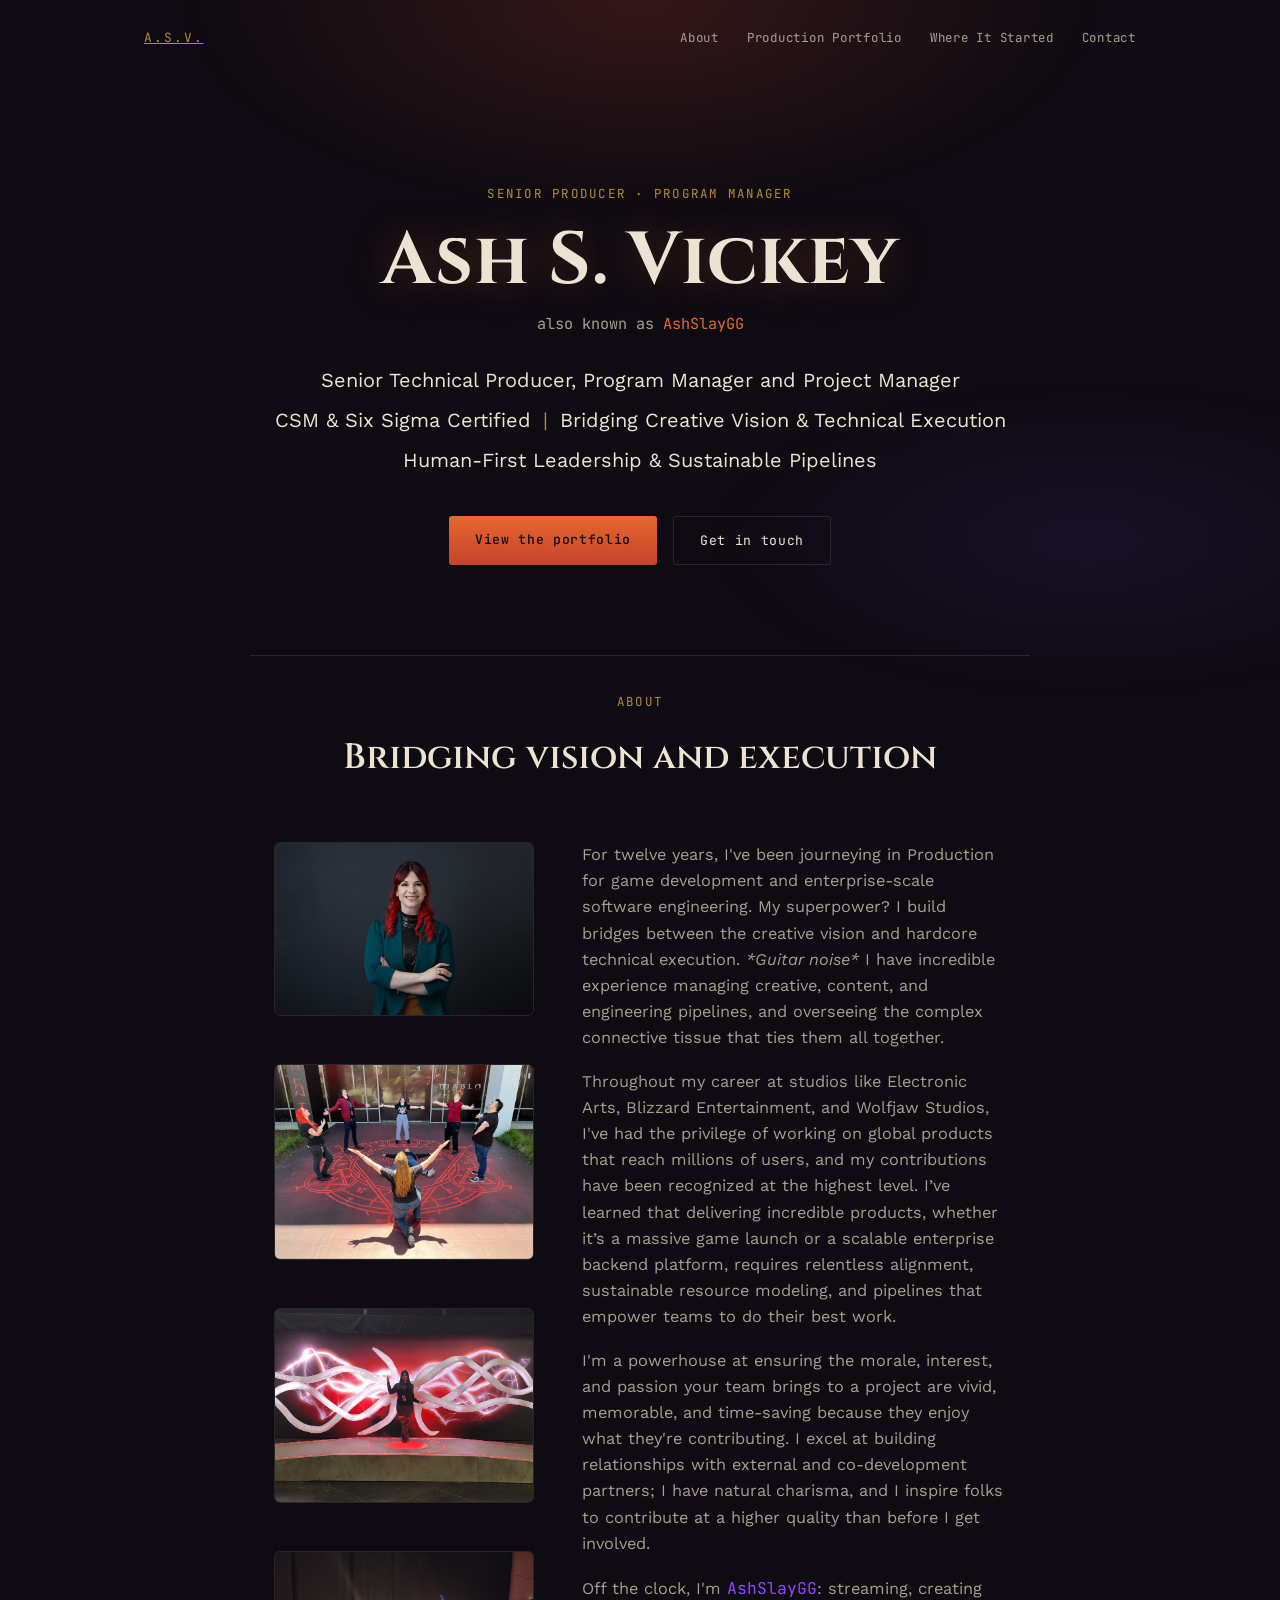
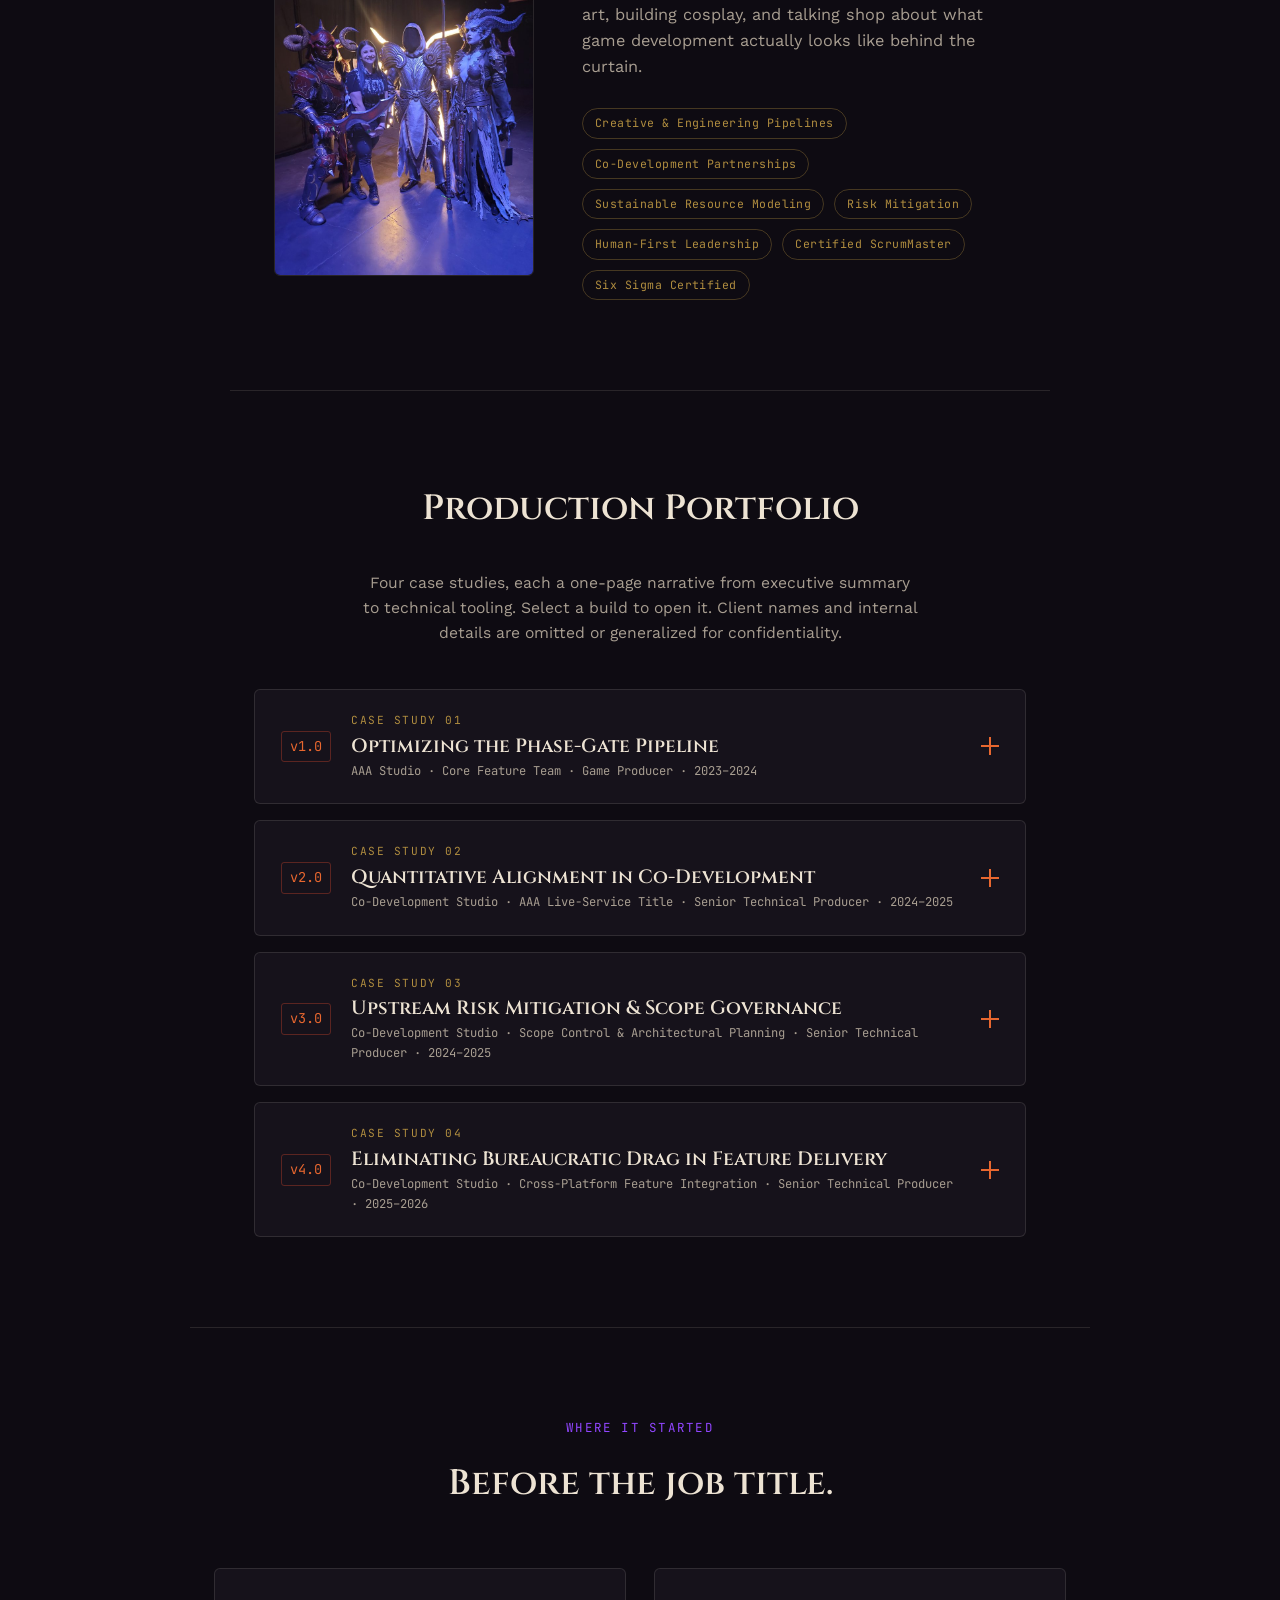
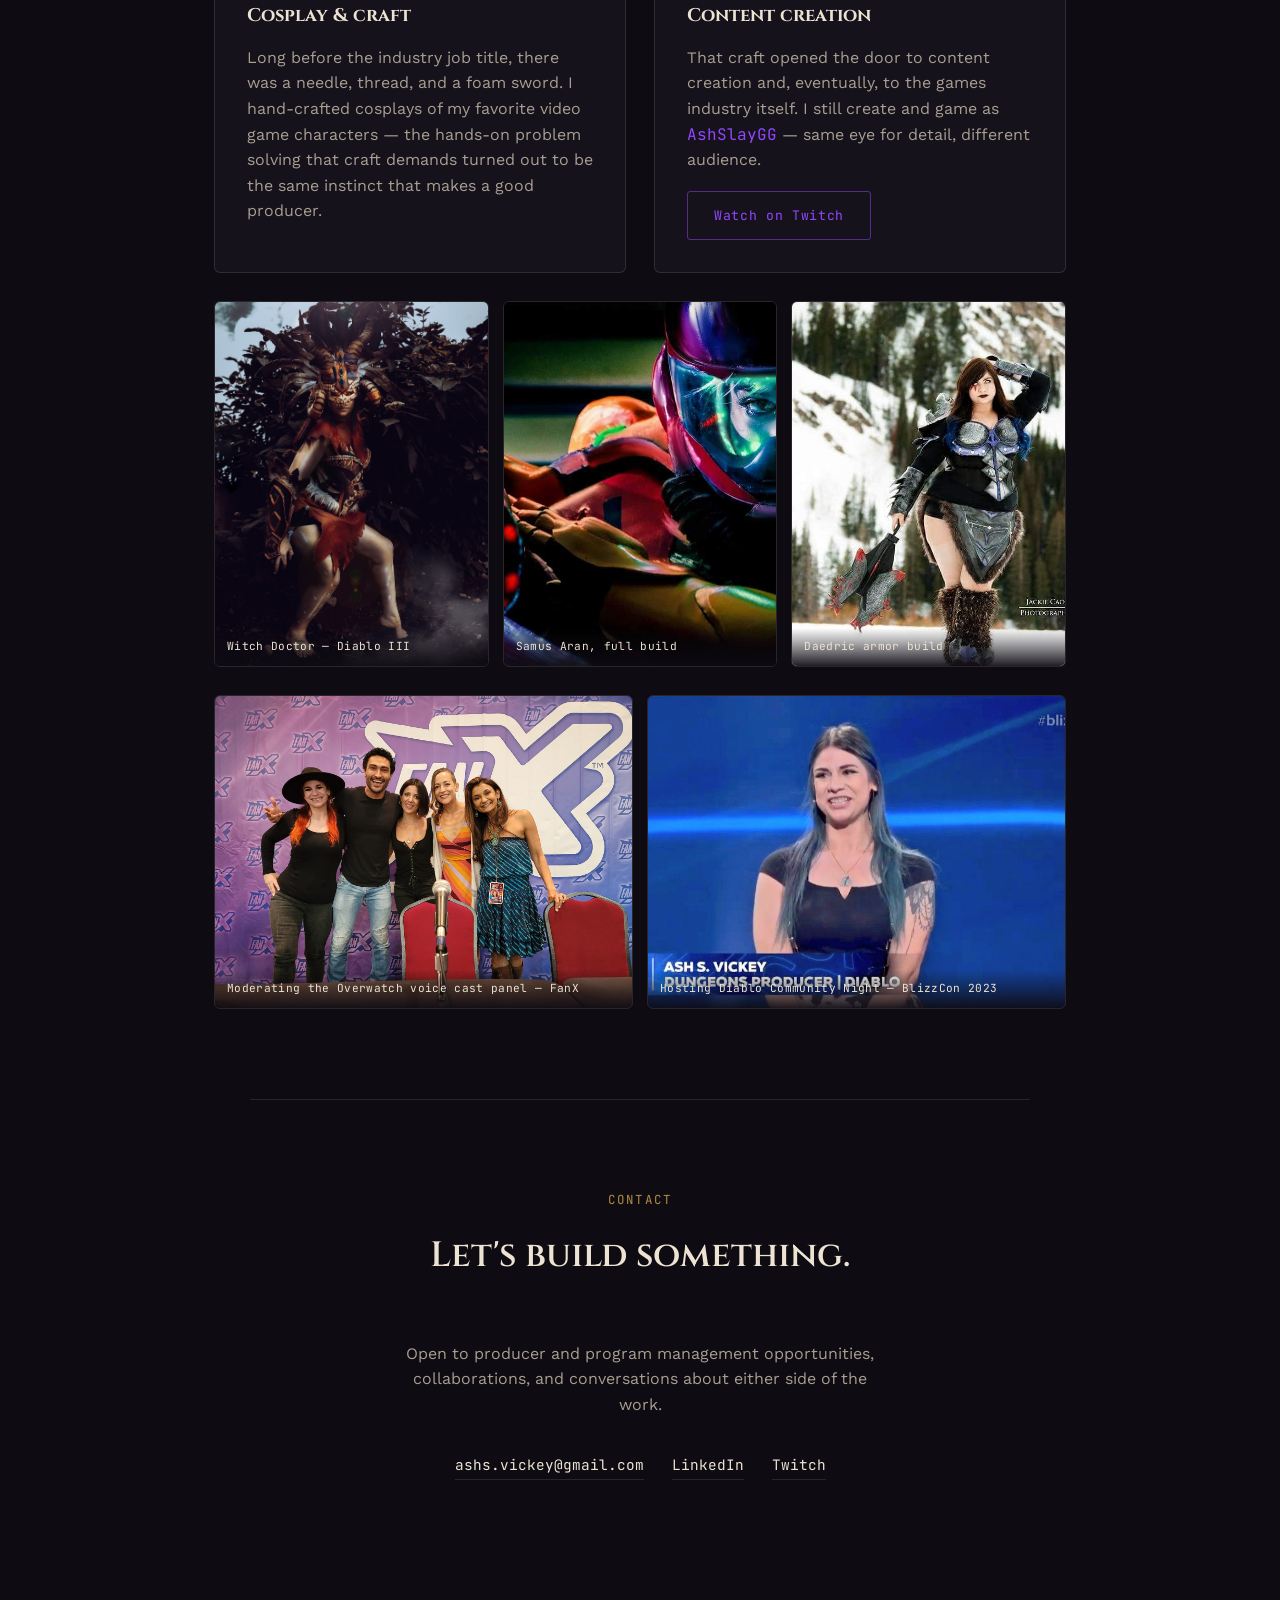
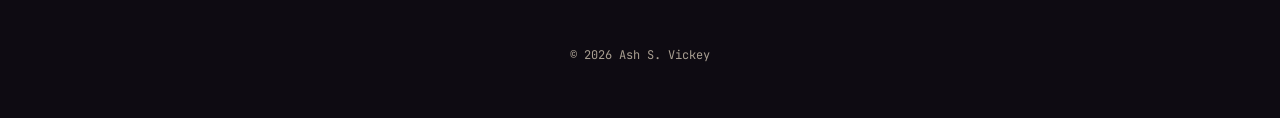
==== commit 840ea9b7: "Update index.html removed period" ====
--- a/index.html
+++ b/index.html
@@ -47,7 +47,7 @@
   <section class="about" id="about">
     <div class="section-head">
       <p class="eyebrow">About</p>
-      <h2>Bridging vision and execution.</h2>
+      <h2>Bridging vision and execution</h2>
     </div>
 
     <div class="about-grid">
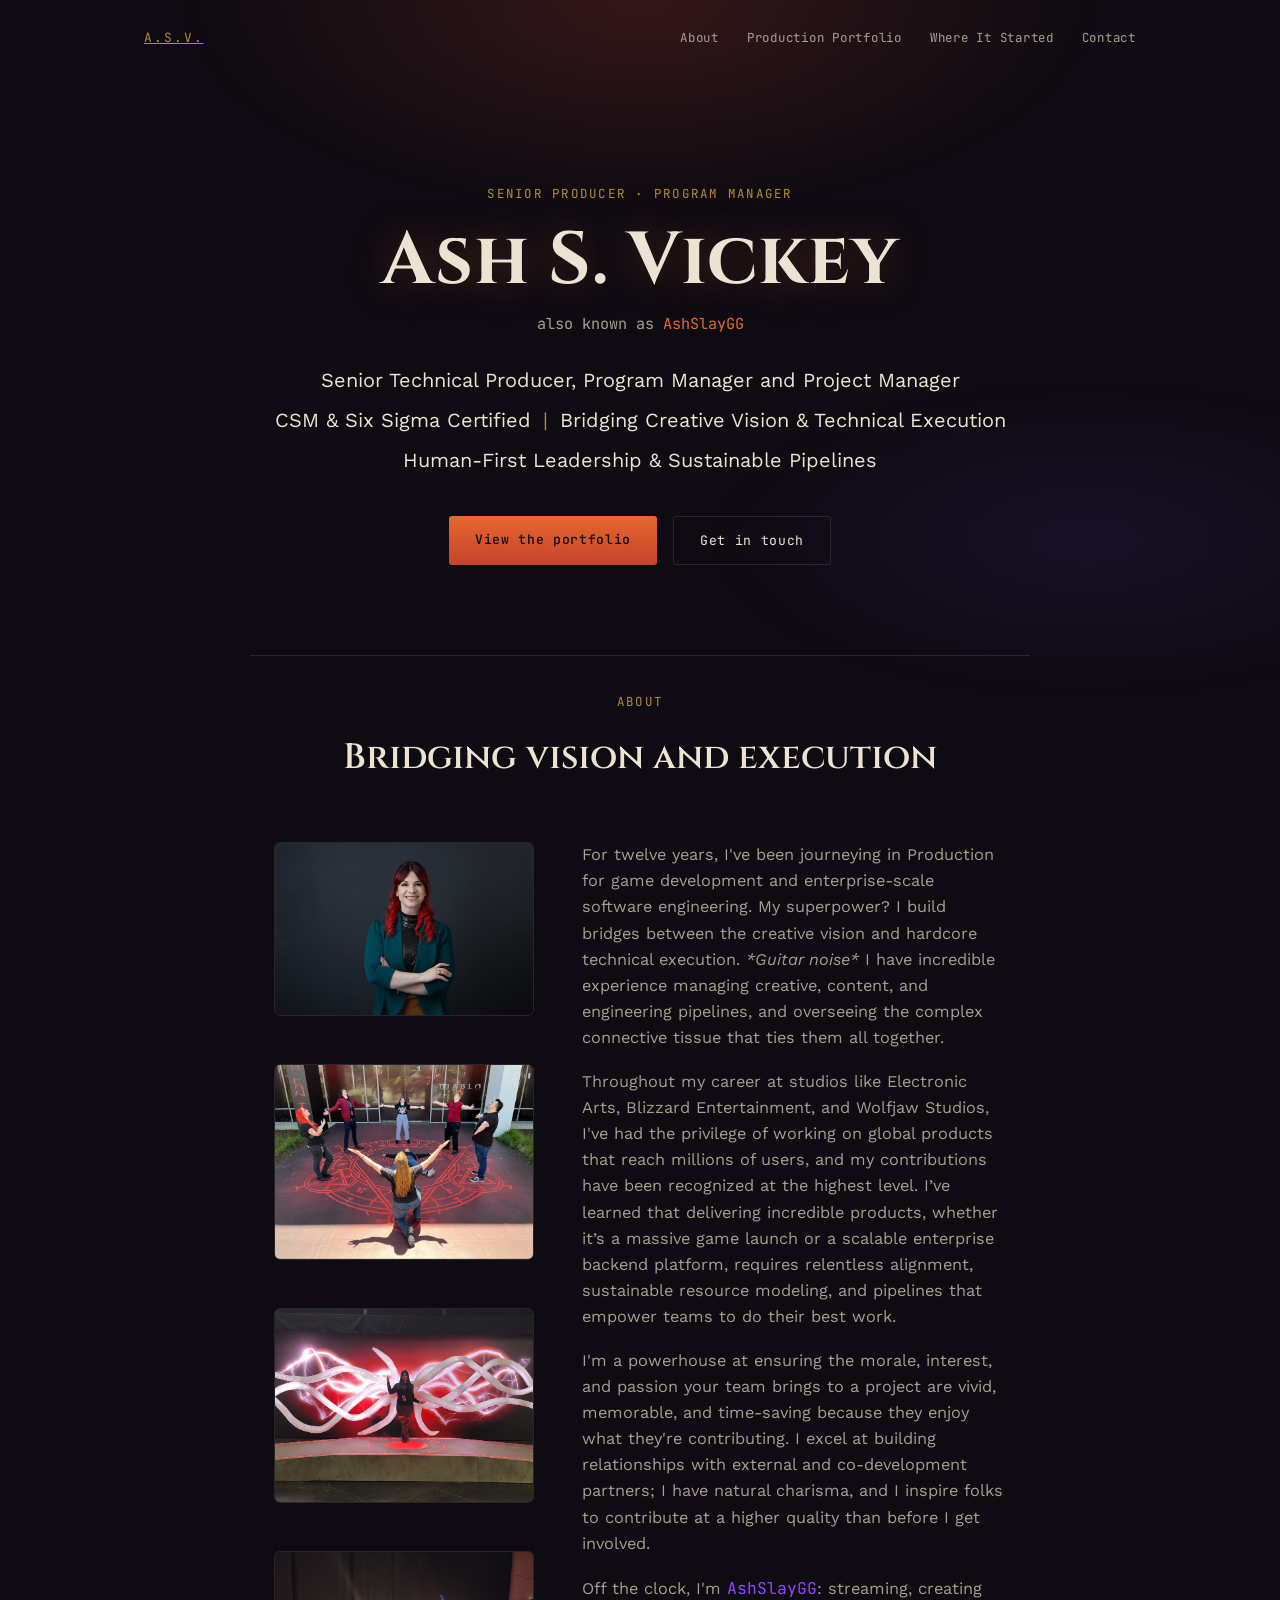
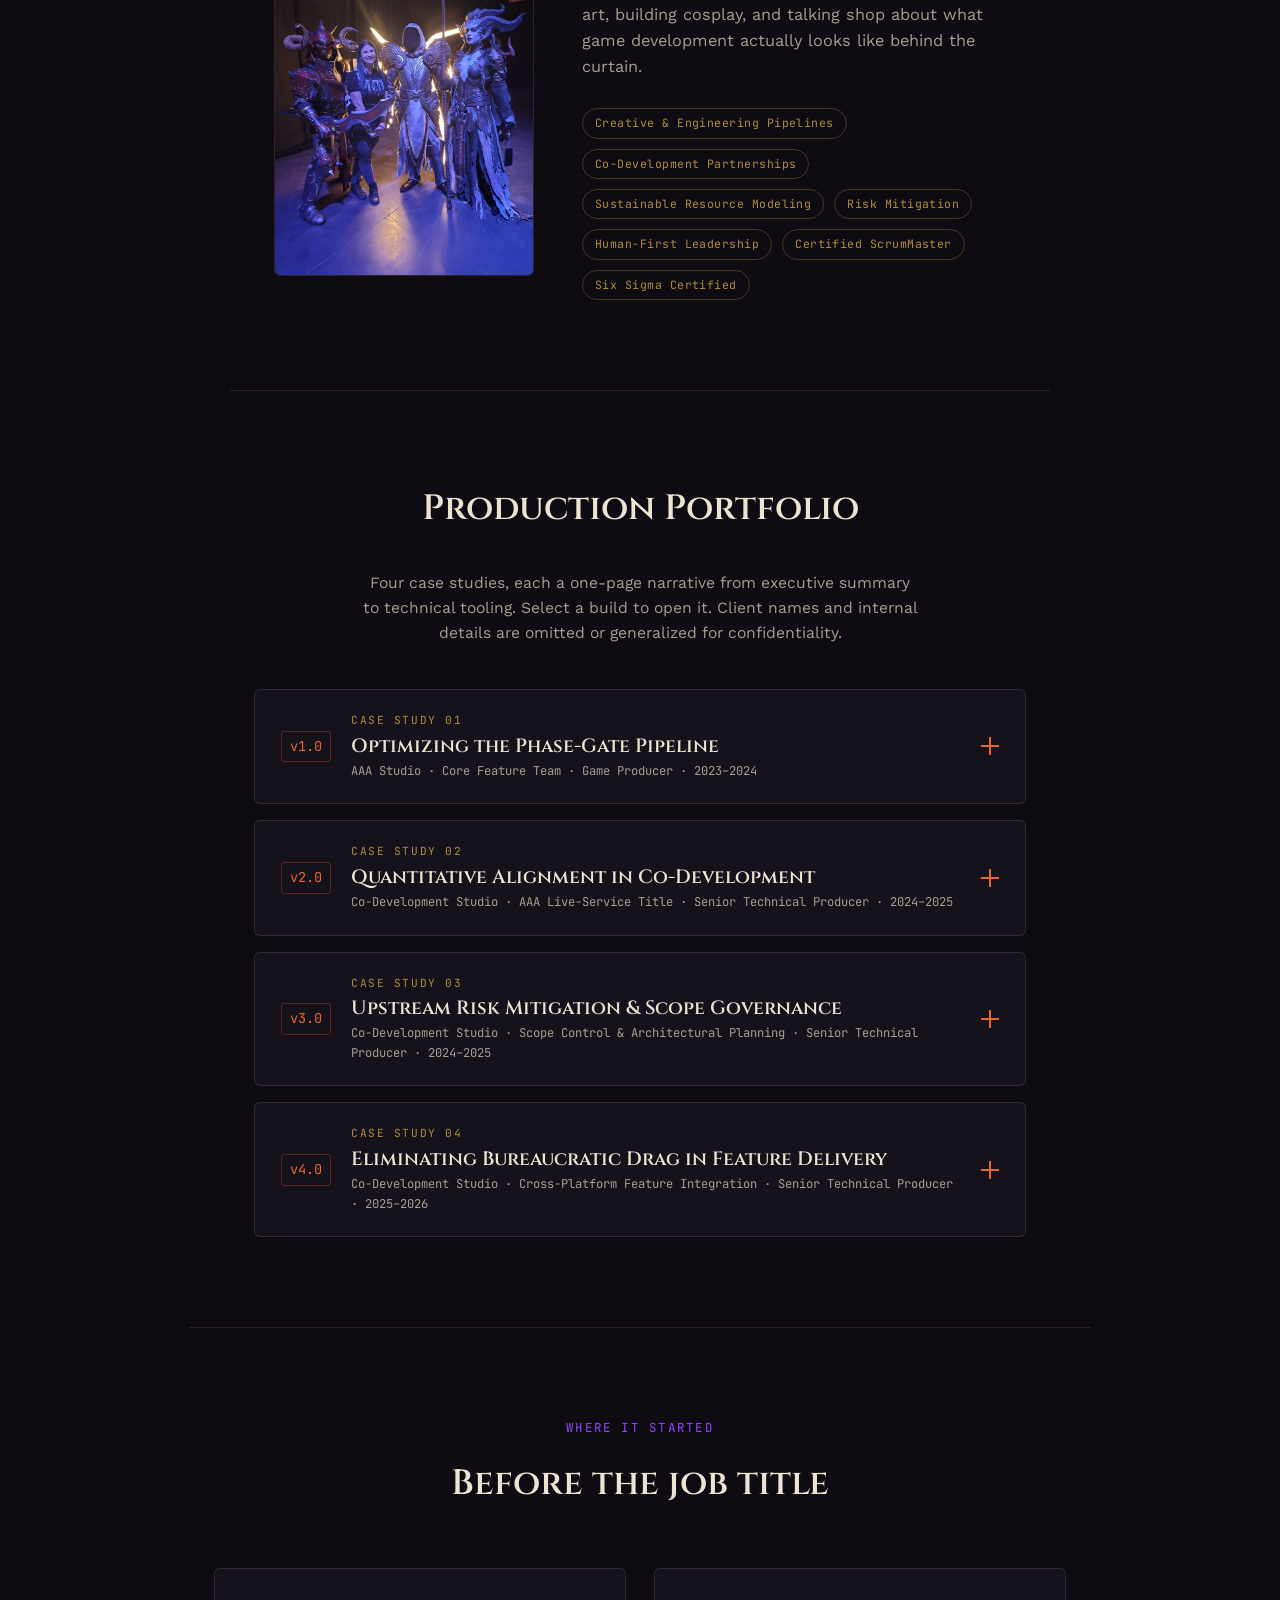
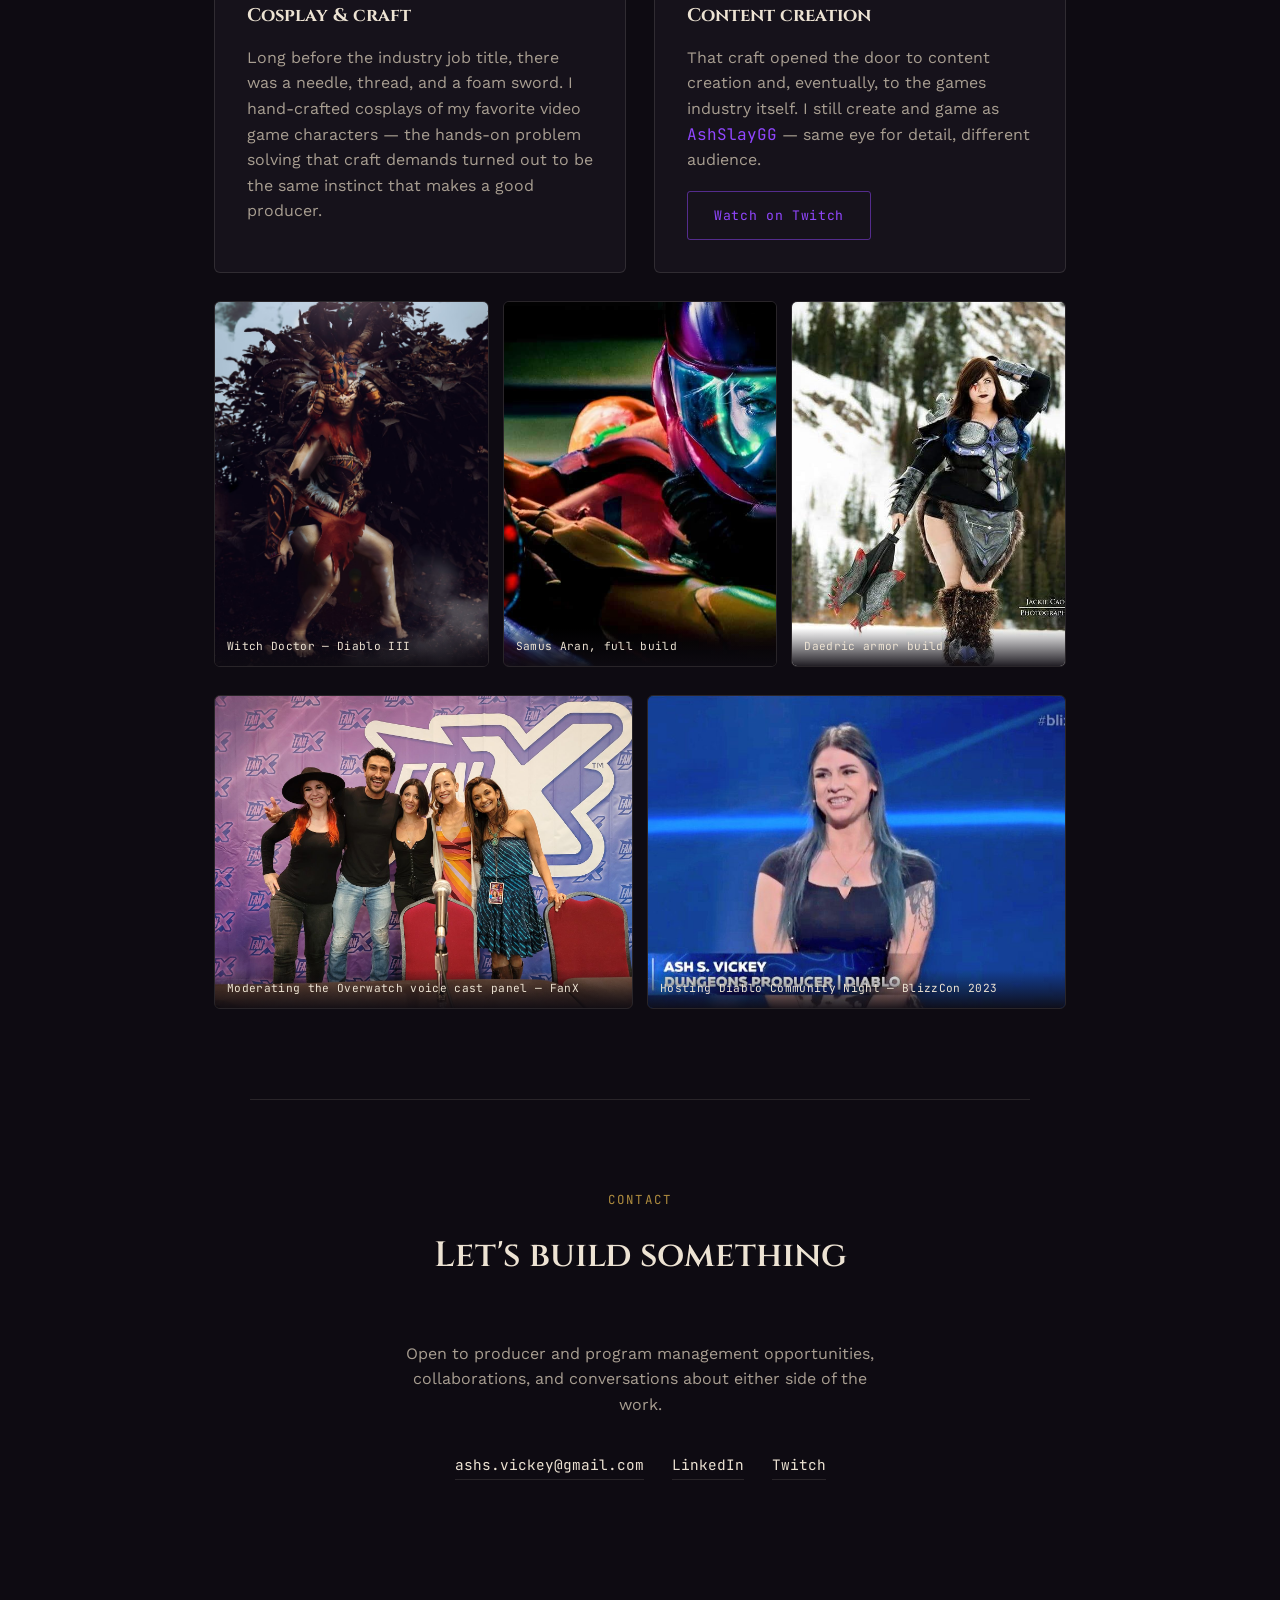
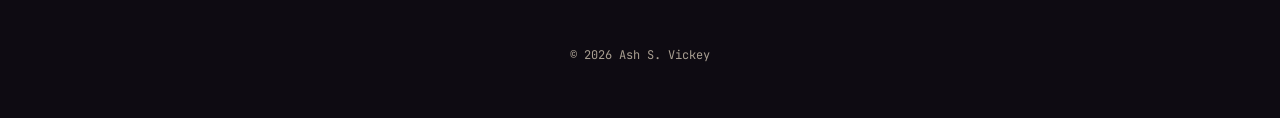
==== commit 743d5a5d: "Update index.html" ====
--- a/index.html
+++ b/index.html
@@ -638,7 +638,7 @@
   <section class="stream" id="stream">
     <div class="section-head">
       <p class="eyebrow eyebrow-stream">Where It Started</p>
-      <h2>Before the job title.</h2>
+      <h2>Before the job title</h2>
     </div>
 
     <div class="stream-grid">
@@ -696,7 +696,7 @@
   <section class="contact" id="contact">
     <div class="section-head">
       <p class="eyebrow">Contact</p>
-      <h2>Let's build something.</h2>
+      <h2>Let's build something</h2>
     </div>
     <p class="contact-line">
       Open to producer and program management opportunities, collaborations, and
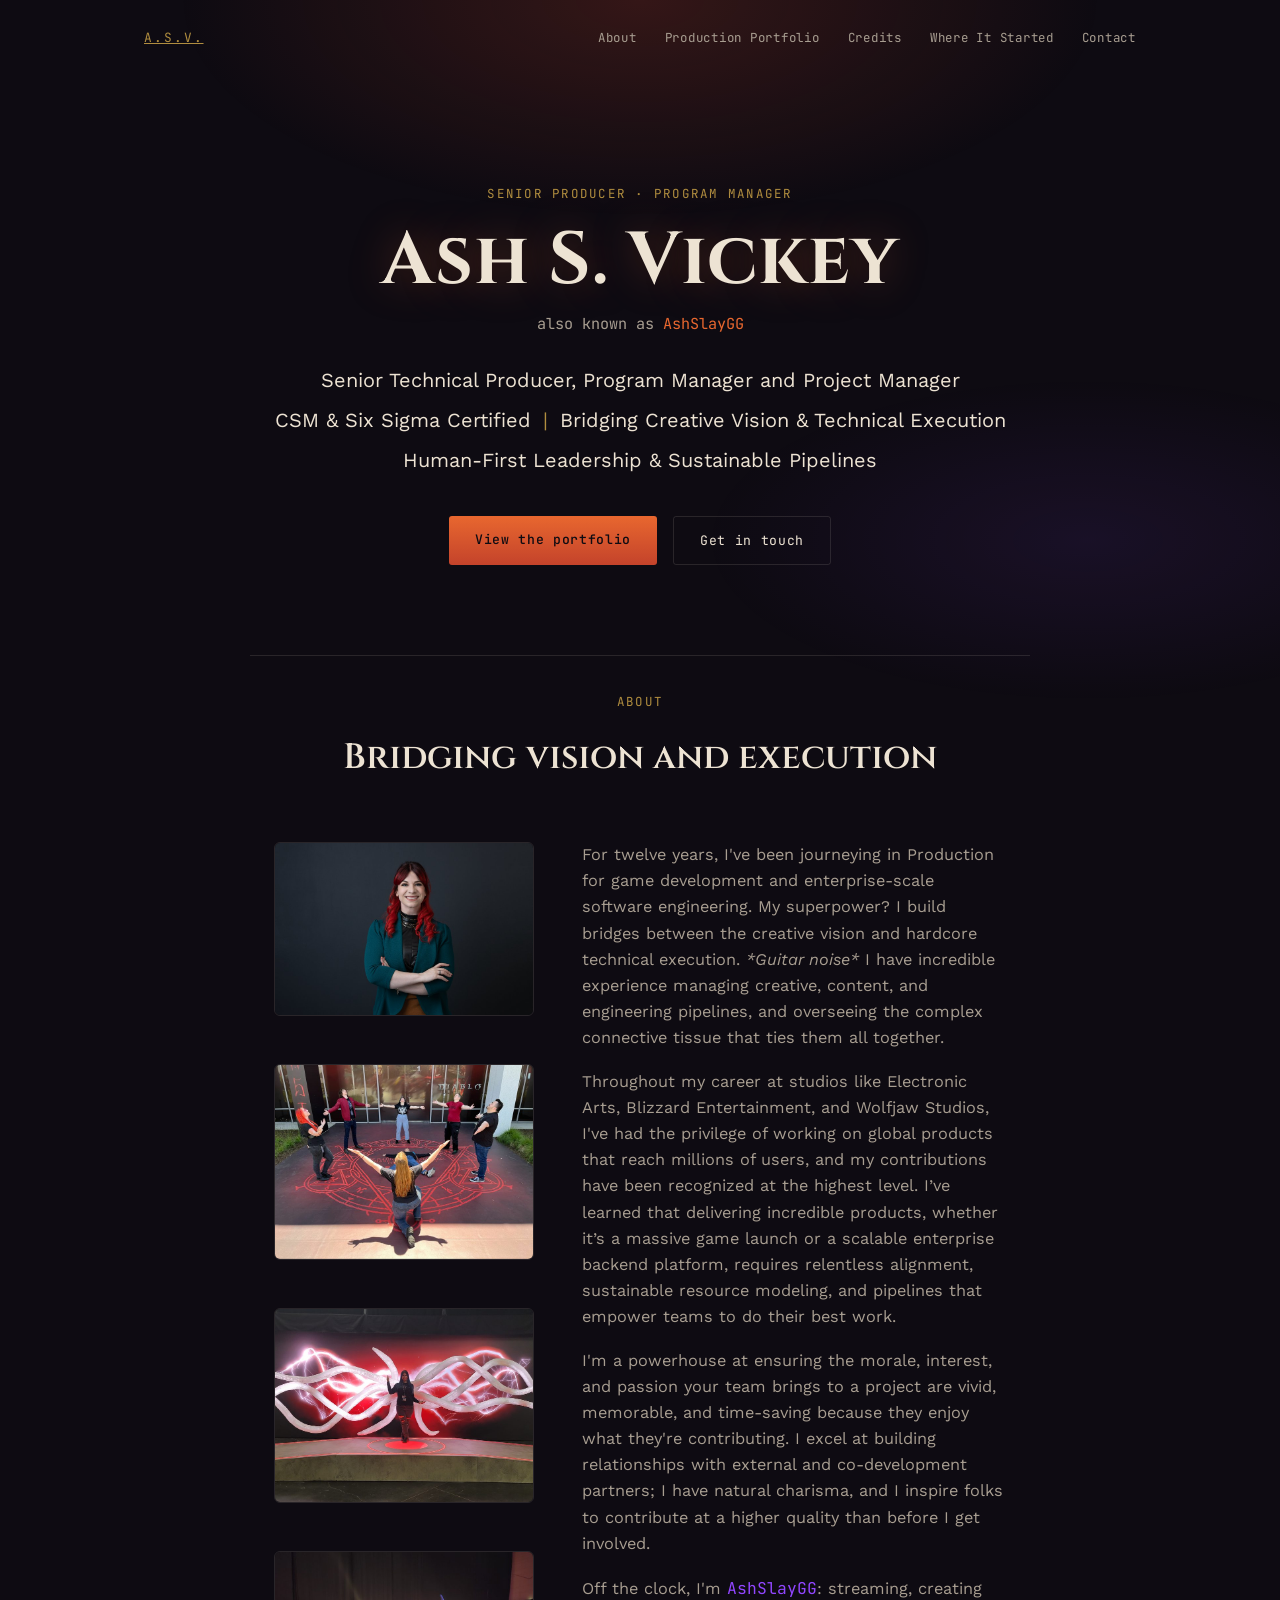
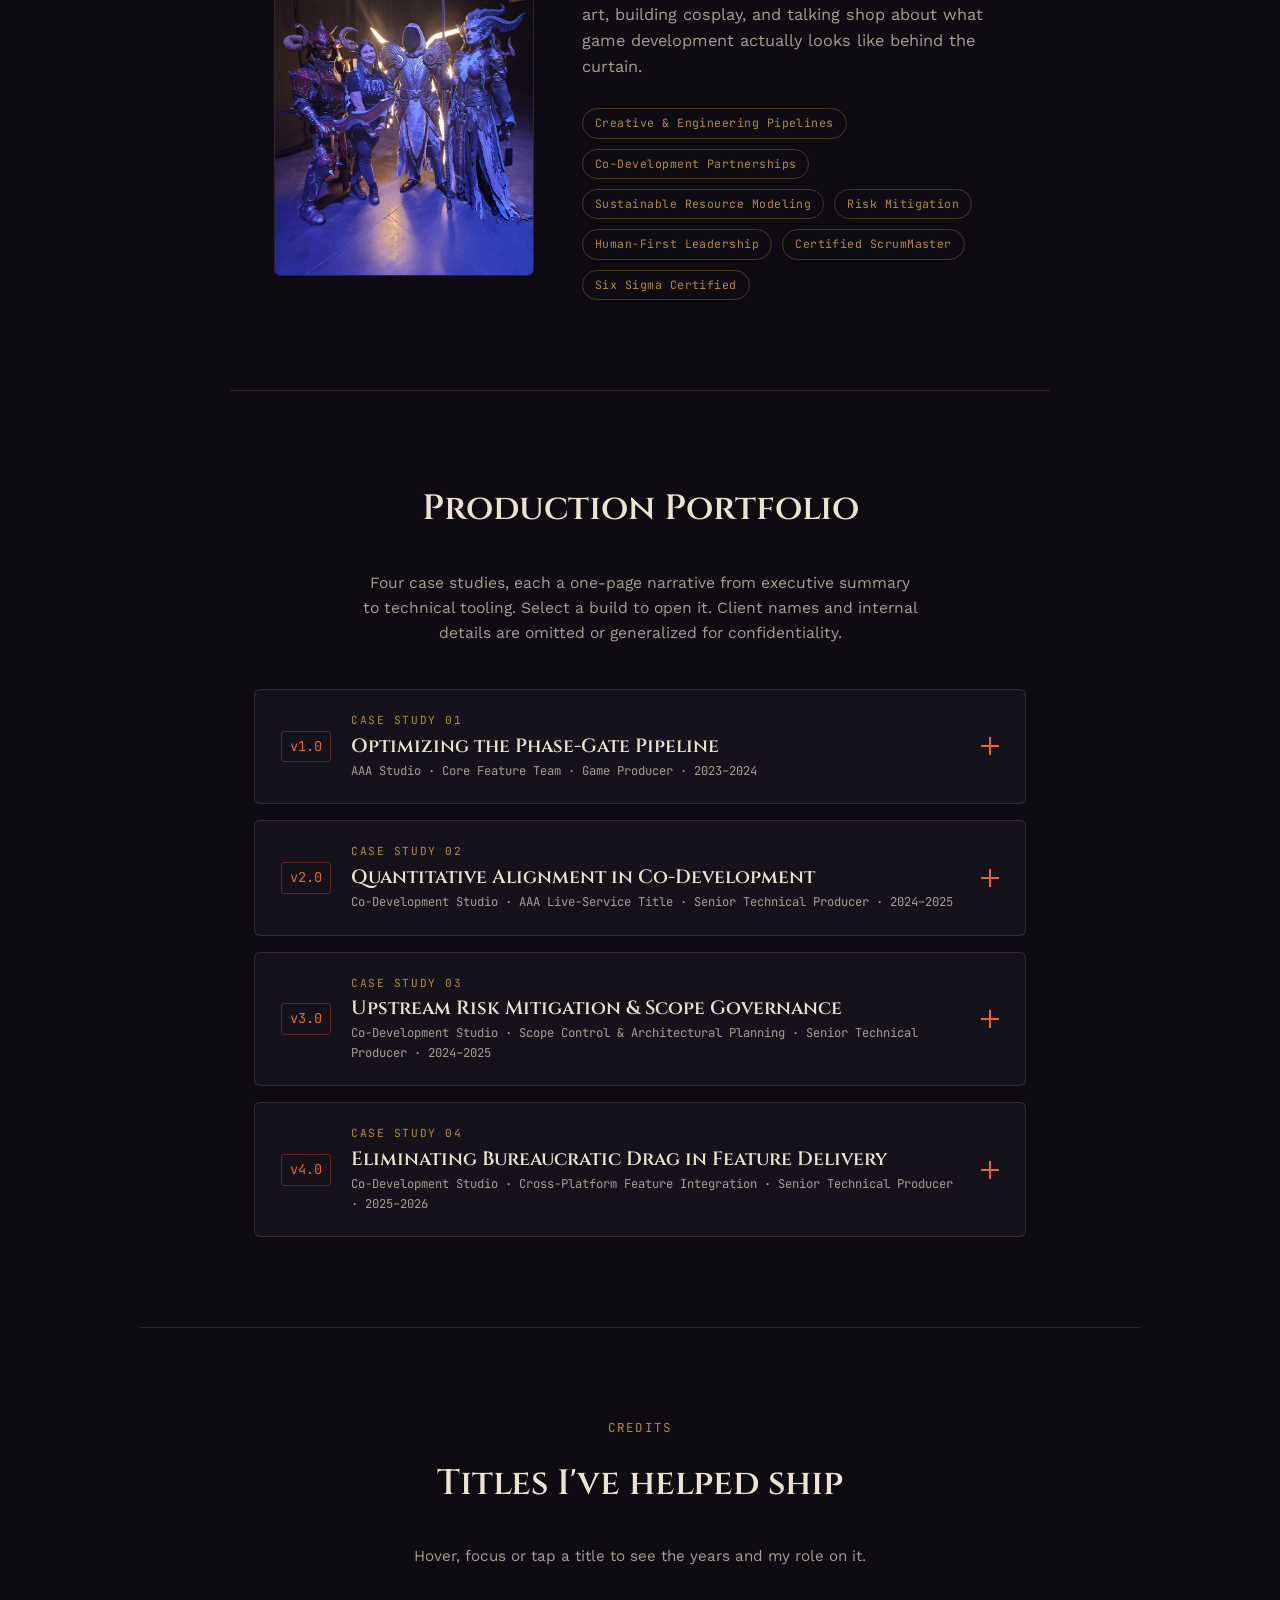
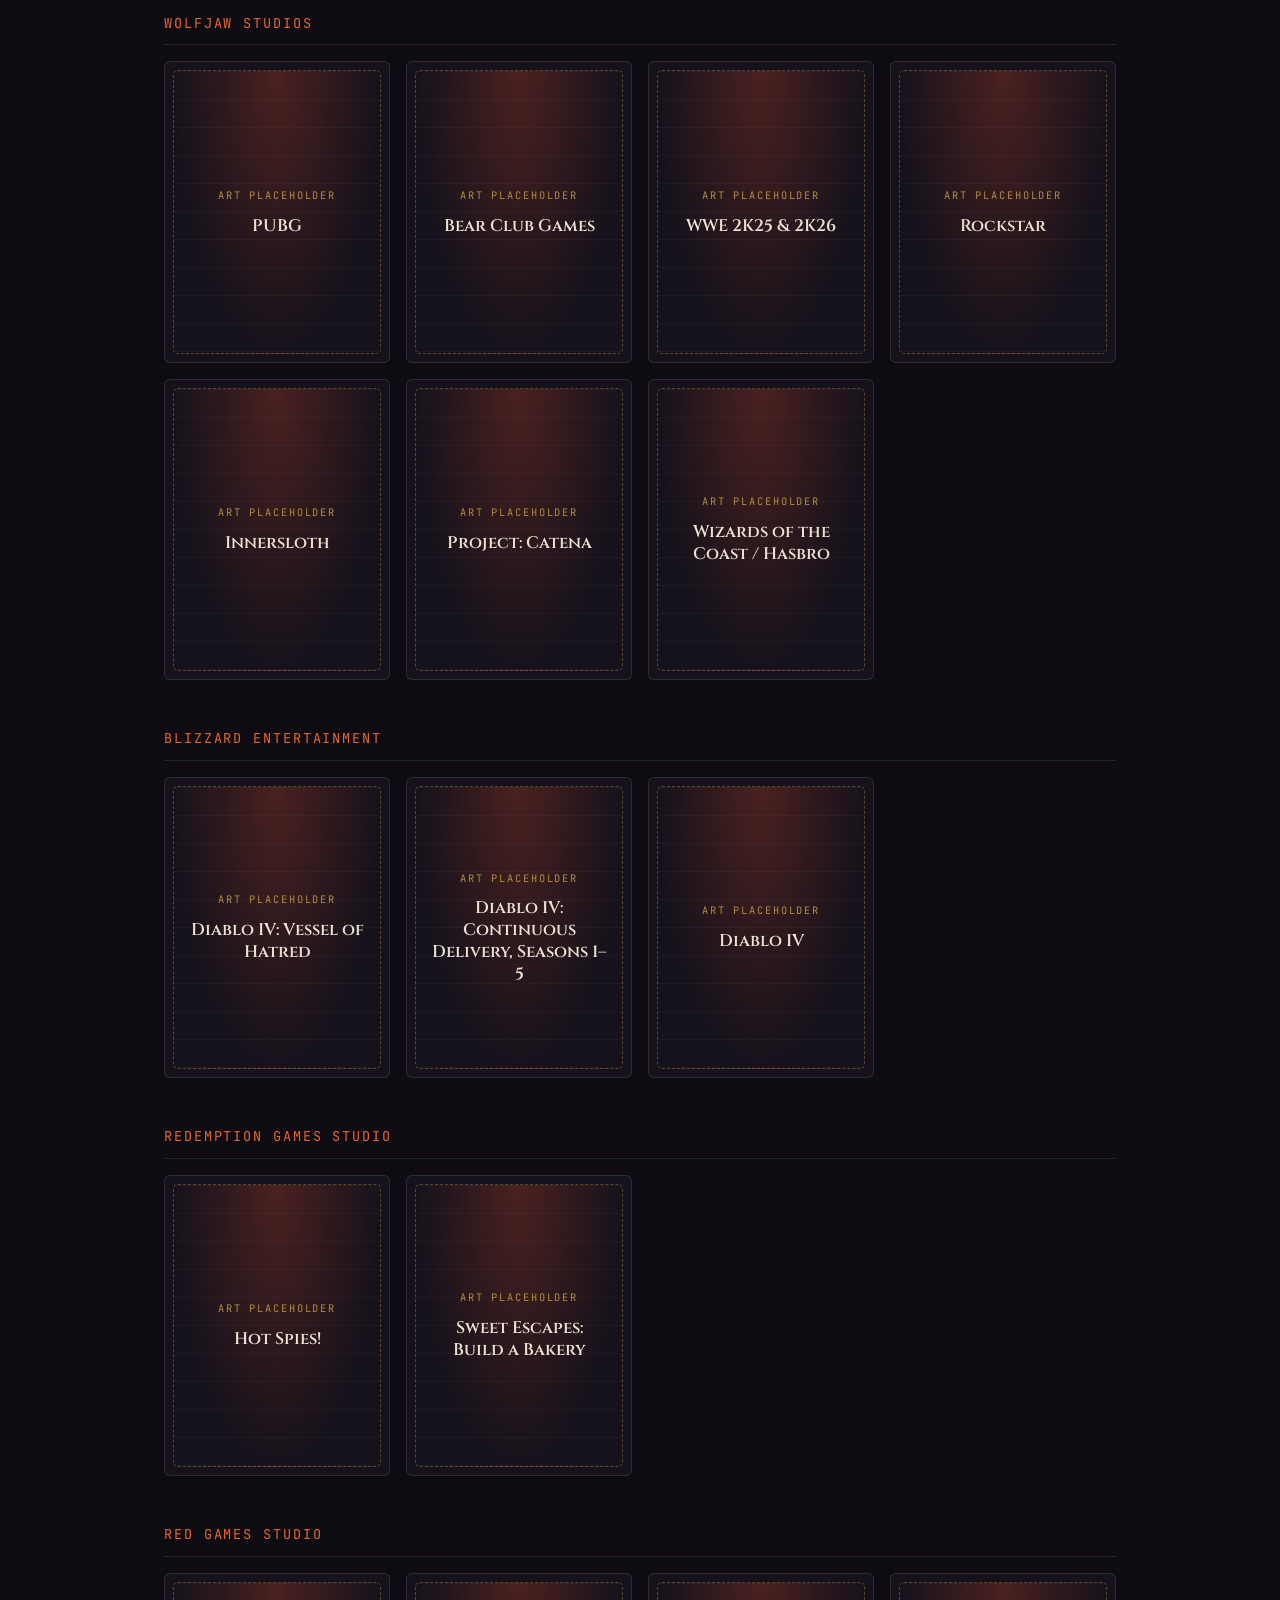
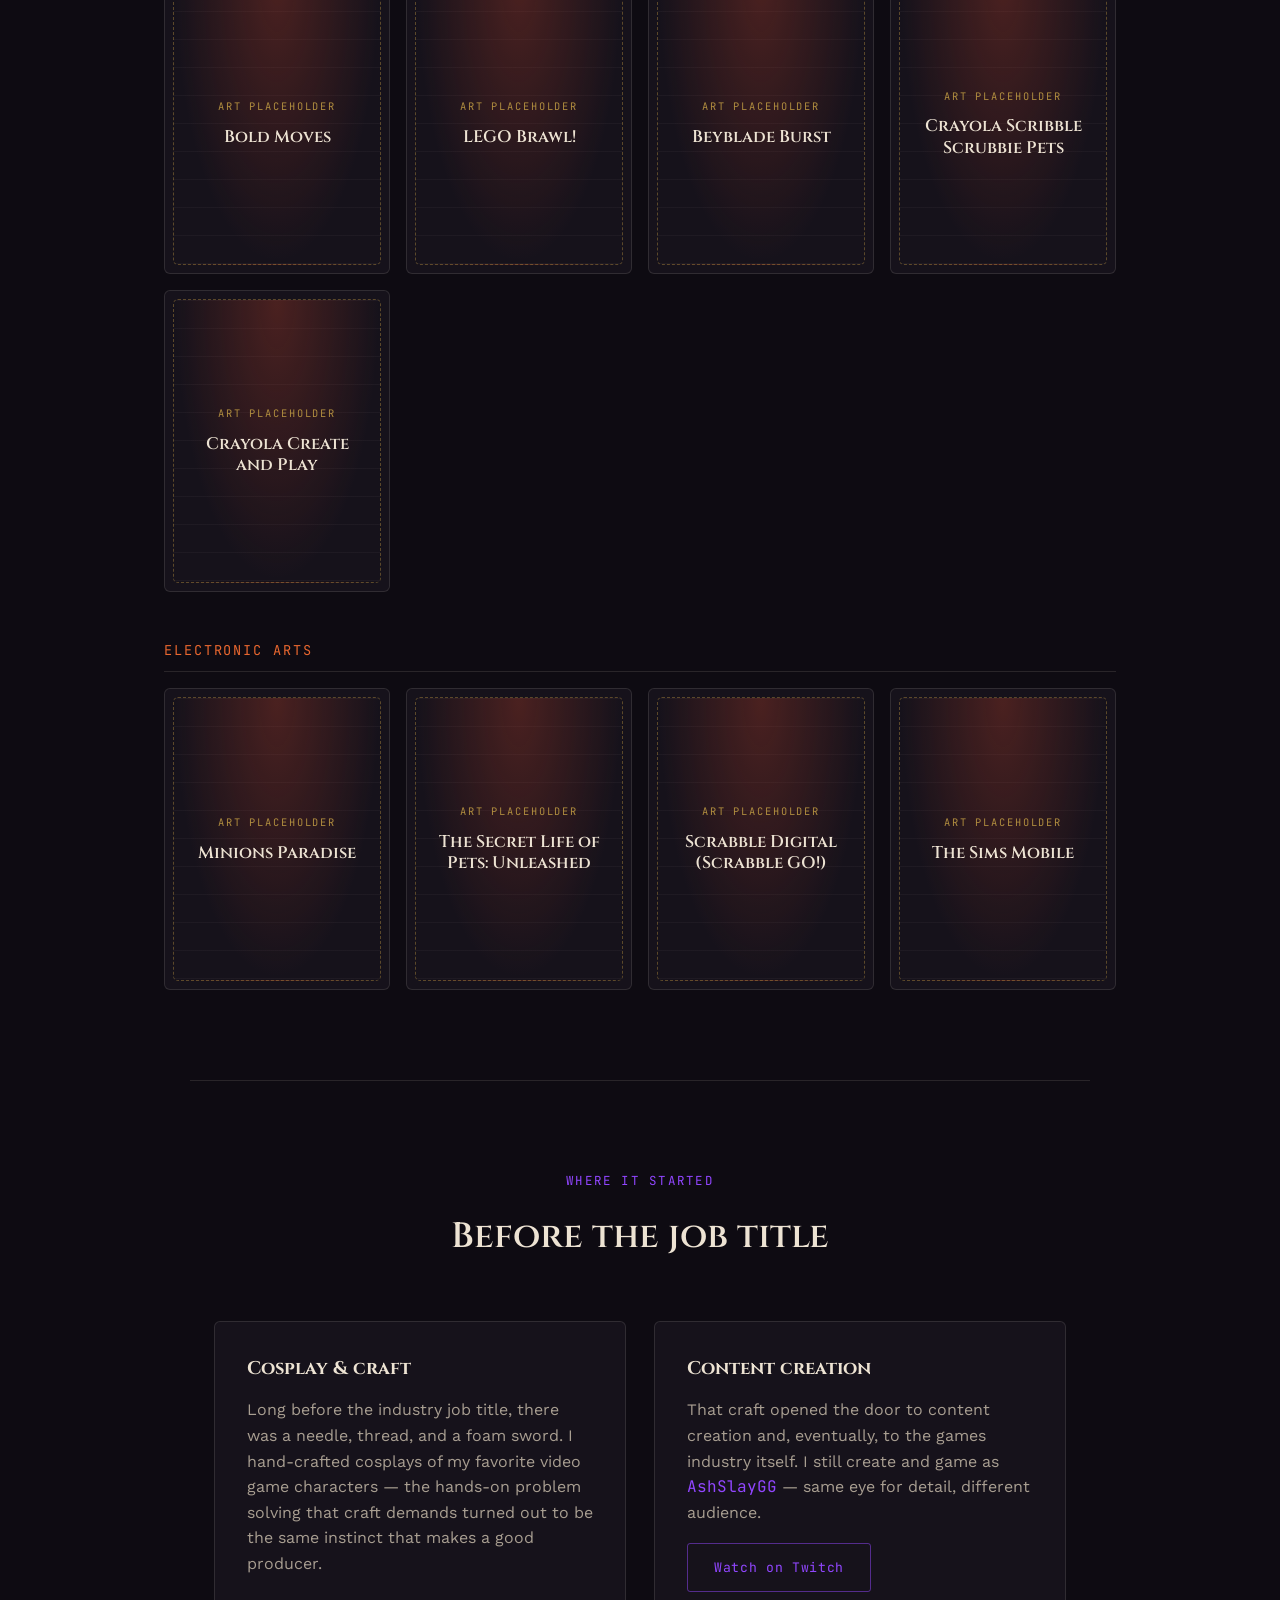
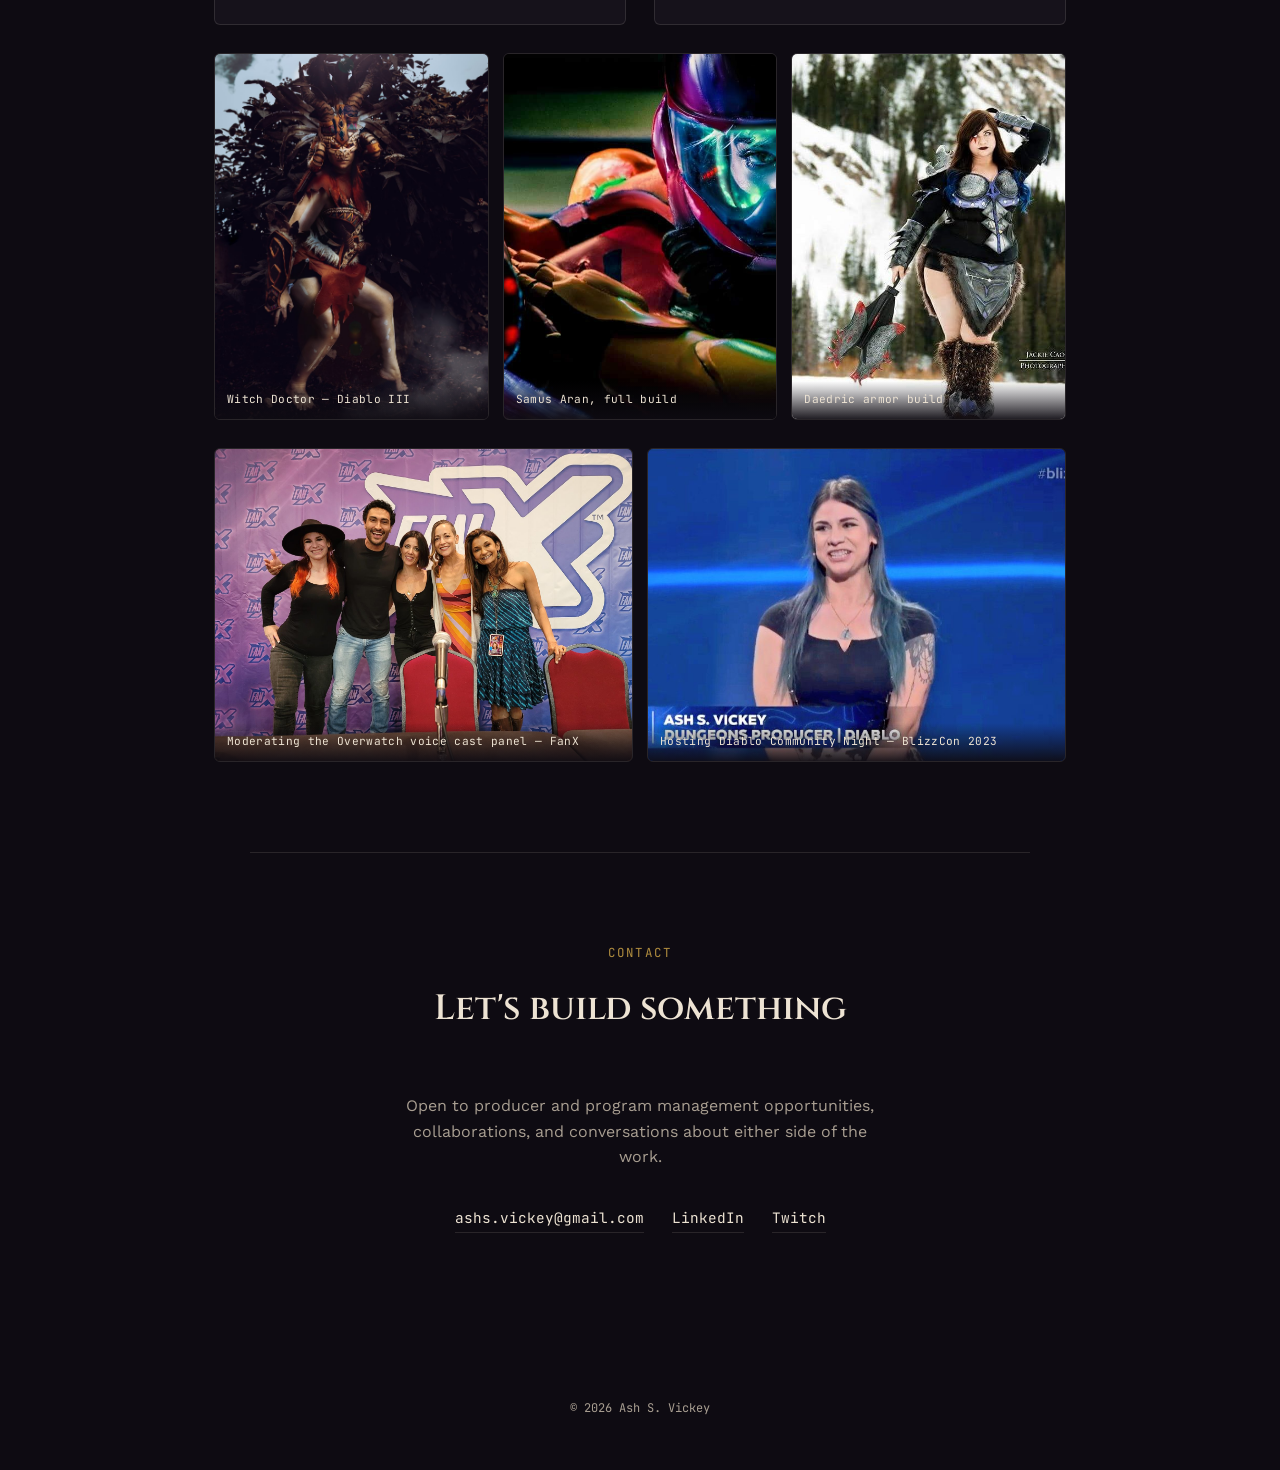
==== commit 523bd7c8: "Add Credits section and nav link" ====
--- a/index.html
+++ b/index.html
@@ -19,6 +19,7 @@
   <nav class="site-nav">
     <a href="#about">About</a>
     <a href="#portfolio">Production Portfolio</a>
+    <a href="#credits">Credits</a>
     <a href="#stream">Where It Started</a>
     <a href="#contact">Contact</a>
   </nav>
@@ -632,6 +633,272 @@
         </div>
       </details>
     </div>
+  </section>
+
+  <!-- CREDITS -->
+  <section class="credits" id="credits">
+    <div class="section-head">
+      <p class="eyebrow eyebrow-credits">Credits</p>
+      <h2>Titles I've helped ship</h2>
+    </div>
+    <p class="credits-intro">Hover, focus or tap a title to see the years and my role on it.</p>
+
+      <div class="credit-group">
+        <h3 class="credit-studio-head">Wolfjaw Studios</h3>
+        <ul class="credit-grid">
+          <li>
+            <button type="button" class="credit" aria-pressed="false">
+              <span class="credit-face credit-front"><span class="credit-ph"><span class="credit-ph-label">Art placeholder</span><span class="credit-ph-title">PUBG</span></span></span>
+              <span class="credit-face credit-back">
+                <span class="credit-name">PUBG</span>
+                <span class="credit-years">2026</span>
+                <span class="credit-role">Senior Technical Producer</span>
+                <span class="credit-studio">Wolfjaw Studios</span>
+              </span>
+            </button>
+          </li>
+          <li>
+            <button type="button" class="credit" aria-pressed="false">
+              <span class="credit-face credit-front"><span class="credit-ph"><span class="credit-ph-label">Art placeholder</span><span class="credit-ph-title">Bear Club Games</span></span></span>
+              <span class="credit-face credit-back">
+                <span class="credit-name">Bear Club Games</span>
+                <span class="credit-years">2026</span>
+                <span class="credit-role">Senior Technical Producer</span>
+                <span class="credit-studio">Wolfjaw Studios</span>
+              </span>
+            </button>
+          </li>
+          <li>
+            <button type="button" class="credit" aria-pressed="false">
+              <span class="credit-face credit-front"><span class="credit-ph"><span class="credit-ph-label">Art placeholder</span><span class="credit-ph-title">WWE 2K25 &amp; 2K26</span></span></span>
+              <span class="credit-face credit-back">
+                <span class="credit-name">WWE 2K25 &amp; 2K26</span>
+                <span class="credit-years">2025–2026</span>
+                <span class="credit-role">Senior Technical Producer</span>
+                <span class="credit-studio">Wolfjaw Studios</span>
+              </span>
+            </button>
+          </li>
+          <li>
+            <button type="button" class="credit" aria-pressed="false">
+              <span class="credit-face credit-front"><span class="credit-ph"><span class="credit-ph-label">Art placeholder</span><span class="credit-ph-title">Rockstar</span></span></span>
+              <span class="credit-face credit-back">
+                <span class="credit-name">Rockstar</span>
+                <span class="credit-years">2025–2026</span>
+                <span class="credit-role">Senior Technical Producer</span>
+                <span class="credit-studio">Wolfjaw Studios</span>
+              </span>
+            </button>
+          </li>
+          <li>
+            <button type="button" class="credit" aria-pressed="false">
+              <span class="credit-face credit-front"><span class="credit-ph"><span class="credit-ph-label">Art placeholder</span><span class="credit-ph-title">Innersloth</span></span></span>
+              <span class="credit-face credit-back">
+                <span class="credit-name">Innersloth</span>
+                <span class="credit-years">2025–2026</span>
+                <span class="credit-role">Senior Technical Producer</span>
+                <span class="credit-studio">Wolfjaw Studios</span>
+              </span>
+            </button>
+          </li>
+          <li>
+            <button type="button" class="credit" aria-pressed="false">
+              <span class="credit-face credit-front"><span class="credit-ph"><span class="credit-ph-label">Art placeholder</span><span class="credit-ph-title">Project: Catena</span></span></span>
+              <span class="credit-face credit-back">
+                <span class="credit-name">Project: Catena</span>
+                <span class="credit-years">2024–2026</span>
+                <span class="credit-role">Senior Technical Producer</span>
+                <span class="credit-studio">Wolfjaw Studios</span>
+              </span>
+            </button>
+          </li>
+          <li>
+            <button type="button" class="credit" aria-pressed="false">
+              <span class="credit-face credit-front"><span class="credit-ph"><span class="credit-ph-label">Art placeholder</span><span class="credit-ph-title">Wizards of the Coast / Hasbro</span></span></span>
+              <span class="credit-face credit-back">
+                <span class="credit-name">Wizards of the Coast / Hasbro</span>
+                <span class="credit-years">2024–2025</span>
+                <span class="credit-role">Senior Technical Producer</span>
+                <span class="credit-studio">Wolfjaw Studios</span>
+              </span>
+            </button>
+          </li>
+        </ul>
+      </div>
+      <div class="credit-group">
+        <h3 class="credit-studio-head">Blizzard Entertainment</h3>
+        <ul class="credit-grid">
+          <li>
+            <button type="button" class="credit" aria-pressed="false">
+              <span class="credit-face credit-front"><span class="credit-ph"><span class="credit-ph-label">Art placeholder</span><span class="credit-ph-title">Diablo IV: Vessel of Hatred</span></span></span>
+              <span class="credit-face credit-back">
+                <span class="credit-name">Diablo IV: Vessel of Hatred</span>
+                <span class="credit-years">2023–2024</span>
+                <span class="credit-role">Game Producer · Environments (Art &amp; Design)</span>
+                <span class="credit-studio">Blizzard Entertainment</span>
+              </span>
+            </button>
+          </li>
+          <li>
+            <button type="button" class="credit" aria-pressed="false">
+              <span class="credit-face credit-front"><span class="credit-ph"><span class="credit-ph-label">Art placeholder</span><span class="credit-ph-title">Diablo IV: Continuous Delivery, Seasons 1–5</span></span></span>
+              <span class="credit-face credit-back">
+                <span class="credit-name">Diablo IV: Continuous Delivery, Seasons 1–5</span>
+                <span class="credit-years">2023–2024</span>
+                <span class="credit-role">Game Producer · Environments (Art &amp; Design)</span>
+                <span class="credit-studio">Blizzard Entertainment</span>
+              </span>
+            </button>
+          </li>
+          <li>
+            <button type="button" class="credit" aria-pressed="false">
+              <span class="credit-face credit-front"><span class="credit-ph"><span class="credit-ph-label">Art placeholder</span><span class="credit-ph-title">Diablo IV</span></span></span>
+              <span class="credit-face credit-back">
+                <span class="credit-name">Diablo IV</span>
+                <span class="credit-years">2022–2024</span>
+                <span class="credit-role">Game Producer · Environments (Art &amp; Design)</span>
+                <span class="credit-studio">Blizzard Entertainment</span>
+              </span>
+            </button>
+          </li>
+        </ul>
+      </div>
+      <div class="credit-group">
+        <h3 class="credit-studio-head">Redemption Games Studio</h3>
+        <ul class="credit-grid">
+          <li>
+            <button type="button" class="credit" aria-pressed="false">
+              <span class="credit-face credit-front"><span class="credit-ph"><span class="credit-ph-label">Art placeholder</span><span class="credit-ph-title">Hot Spies!</span></span></span>
+              <span class="credit-face credit-back">
+                <span class="credit-name">Hot Spies!</span>
+                <span class="credit-years">2021–2022</span>
+                <span class="credit-role">Producer · Mobile Development</span>
+                <span class="credit-studio">Redemption Games Studio</span>
+              </span>
+            </button>
+          </li>
+          <li>
+            <button type="button" class="credit" aria-pressed="false">
+              <span class="credit-face credit-front"><span class="credit-ph"><span class="credit-ph-label">Art placeholder</span><span class="credit-ph-title">Sweet Escapes: Build a Bakery</span></span></span>
+              <span class="credit-face credit-back">
+                <span class="credit-name">Sweet Escapes: Build a Bakery</span>
+                <span class="credit-years">2020–2022</span>
+                <span class="credit-role">Producer · Mobile Development</span>
+                <span class="credit-studio">Redemption Games Studio</span>
+              </span>
+            </button>
+          </li>
+        </ul>
+      </div>
+      <div class="credit-group">
+        <h3 class="credit-studio-head">Red Games Studio</h3>
+        <ul class="credit-grid">
+          <li>
+            <button type="button" class="credit" aria-pressed="false">
+              <span class="credit-face credit-front"><span class="credit-ph"><span class="credit-ph-label">Art placeholder</span><span class="credit-ph-title">Bold Moves</span></span></span>
+              <span class="credit-face credit-back">
+                <span class="credit-name">Bold Moves</span>
+                <span class="credit-years">2019–2020</span>
+                <span class="credit-role">Producer</span>
+                <span class="credit-studio">Red Games Studio</span>
+              </span>
+            </button>
+          </li>
+          <li>
+            <button type="button" class="credit" aria-pressed="false">
+              <span class="credit-face credit-front"><span class="credit-ph"><span class="credit-ph-label">Art placeholder</span><span class="credit-ph-title">LEGO Brawl!</span></span></span>
+              <span class="credit-face credit-back">
+                <span class="credit-name">LEGO Brawl!</span>
+                <span class="credit-years">2019–2020</span>
+                <span class="credit-role">Producer</span>
+                <span class="credit-studio">Red Games Studio</span>
+              </span>
+            </button>
+          </li>
+          <li>
+            <button type="button" class="credit" aria-pressed="false">
+              <span class="credit-face credit-front"><span class="credit-ph"><span class="credit-ph-label">Art placeholder</span><span class="credit-ph-title">Beyblade Burst</span></span></span>
+              <span class="credit-face credit-back">
+                <span class="credit-name">Beyblade Burst</span>
+                <span class="credit-years">2019–2020</span>
+                <span class="credit-role">Producer</span>
+                <span class="credit-studio">Red Games Studio</span>
+              </span>
+            </button>
+          </li>
+          <li>
+            <button type="button" class="credit" aria-pressed="false">
+              <span class="credit-face credit-front"><span class="credit-ph"><span class="credit-ph-label">Art placeholder</span><span class="credit-ph-title">Crayola Scribble Scrubbie Pets</span></span></span>
+              <span class="credit-face credit-back">
+                <span class="credit-name">Crayola Scribble Scrubbie Pets</span>
+                <span class="credit-years">2019–2020</span>
+                <span class="credit-role">Producer</span>
+                <span class="credit-studio">Red Games Studio</span>
+              </span>
+            </button>
+          </li>
+          <li>
+            <button type="button" class="credit" aria-pressed="false">
+              <span class="credit-face credit-front"><span class="credit-ph"><span class="credit-ph-label">Art placeholder</span><span class="credit-ph-title">Crayola Create and Play</span></span></span>
+              <span class="credit-face credit-back">
+                <span class="credit-name">Crayola Create and Play</span>
+                <span class="credit-years">2019–2020</span>
+                <span class="credit-role">Producer</span>
+                <span class="credit-studio">Red Games Studio</span>
+              </span>
+            </button>
+          </li>
+        </ul>
+      </div>
+      <div class="credit-group">
+        <h3 class="credit-studio-head">Electronic Arts</h3>
+        <ul class="credit-grid">
+          <li>
+            <button type="button" class="credit" aria-pressed="false">
+              <span class="credit-face credit-front"><span class="credit-ph"><span class="credit-ph-label">Art placeholder</span><span class="credit-ph-title">Minions Paradise</span></span></span>
+              <span class="credit-face credit-back">
+                <span class="credit-name">Minions Paradise</span>
+                <span class="credit-years">2015–2017</span>
+                <span class="credit-role">Associate Producer</span>
+                <span class="credit-studio">Electronic Arts</span>
+              </span>
+            </button>
+          </li>
+          <li>
+            <button type="button" class="credit" aria-pressed="false">
+              <span class="credit-face credit-front"><span class="credit-ph"><span class="credit-ph-label">Art placeholder</span><span class="credit-ph-title">The Secret Life of Pets: Unleashed</span></span></span>
+              <span class="credit-face credit-back">
+                <span class="credit-name">The Secret Life of Pets: Unleashed</span>
+                <span class="credit-years">2016–2017</span>
+                <span class="credit-role">Associate Producer</span>
+                <span class="credit-studio">Electronic Arts</span>
+              </span>
+            </button>
+          </li>
+          <li>
+            <button type="button" class="credit" aria-pressed="false">
+              <span class="credit-face credit-front"><span class="credit-ph"><span class="credit-ph-label">Art placeholder</span><span class="credit-ph-title">Scrabble Digital (Scrabble GO!)</span></span></span>
+              <span class="credit-face credit-back">
+                <span class="credit-name">Scrabble Digital (Scrabble GO!)</span>
+                <span class="credit-years">2016–2017</span>
+                <span class="credit-role">Associate Producer</span>
+                <span class="credit-studio">Electronic Arts</span>
+              </span>
+            </button>
+          </li>
+          <li>
+            <button type="button" class="credit" aria-pressed="false">
+              <span class="credit-face credit-front"><span class="credit-ph"><span class="credit-ph-label">Art placeholder</span><span class="credit-ph-title">The Sims Mobile</span></span></span>
+              <span class="credit-face credit-back">
+                <span class="credit-name">The Sims Mobile</span>
+                <span class="credit-years">2014–2015</span>
+                <span class="credit-role">Quality Analyst</span>
+                <span class="credit-studio">Electronic Arts</span>
+              </span>
+            </button>
+          </li>
+        </ul>
+      </div>
   </section>
 
   <!-- WHERE IT STARTED -->
--- a/styles.css
+++ b/styles.css
@@ -1238,3 +1238,147 @@
     .case-artifact .mci-dash { padding: 16px; }
     .case-artifact .mci-scale__legend { gap: 8px; font-size: 11px; }
   }
+
+/* ---------------------------------------------
+   Credits (title grid with flip-to-details)
+--------------------------------------------- */
+.eyebrow-credits { color: var(--gold); }
+
+.credits {
+  position: relative;
+  z-index: 1;
+  max-width: 1000px;
+  margin: 0 auto;
+  padding: 10vh var(--edge);
+  border-top: 1px solid var(--hairline);
+}
+
+.credits-intro {
+  max-width: 560px;
+  margin: -24px auto 44px;
+  text-align: center;
+  color: var(--bone-dim);
+  font-size: 0.95rem;
+}
+
+.credit-group { margin-bottom: 48px; }
+.credit-group:last-child { margin-bottom: 0; }
+
+.credit-studio-head {
+  font-family: var(--font-mono);
+  font-weight: 400;
+  font-size: 0.85rem;
+  letter-spacing: 0.14em;
+  text-transform: uppercase;
+  color: var(--ember-bright);
+  margin: 0 0 16px;
+  padding-bottom: 10px;
+  border-bottom: 1px solid var(--hairline);
+}
+
+.credit-grid {
+  list-style: none;
+  margin: 0;
+  padding: 0;
+  display: grid;
+  grid-template-columns: repeat(4, 1fr);
+  gap: 16px;
+}
+
+.credit {
+  position: relative;
+  display: block;
+  width: 100%;
+  aspect-ratio: 3 / 4;
+  padding: 0;
+  border: 1px solid var(--hairline);
+  border-radius: 6px;
+  overflow: hidden;
+  background: var(--void-raised);
+  color: var(--bone);
+  font: inherit;
+  text-align: center;
+  cursor: pointer;
+}
+
+.credit:focus-visible { outline: 2px solid var(--ember-bright); outline-offset: 3px; }
+
+.credit-face {
+  position: absolute;
+  inset: 0;
+  display: flex;
+  flex-direction: column;
+  align-items: center;
+  justify-content: center;
+  transition: opacity 0.35s ease, transform 0.35s ease;
+}
+
+.credit-front img { width: 100%; height: 100%; object-fit: cover; display: block; }
+
+.credit-ph {
+  width: 100%;
+  height: 100%;
+  display: flex;
+  flex-direction: column;
+  align-items: center;
+  justify-content: center;
+  gap: 12px;
+  padding: 16px;
+  background:
+    radial-gradient(ellipse at 50% 0%, rgba(196, 67, 43, 0.3), transparent 70%),
+    linear-gradient(rgba(237, 227, 211, 0.04) 1px, transparent 1px) 0 0 / 100% 28px,
+    var(--void-raised);
+  border: 1px dashed rgba(176, 141, 63, 0.45);
+  border-radius: 5px;
+  margin: 8px;
+  width: calc(100% - 16px);
+  height: calc(100% - 16px);
+}
+
+.credit-ph-label {
+  font-family: var(--font-mono);
+  font-size: 0.65rem;
+  letter-spacing: 0.18em;
+  text-transform: uppercase;
+  color: var(--gold);
+}
+
+.credit-ph-title {
+  font-family: var(--font-display);
+  font-weight: 600;
+  font-size: 1.05rem;
+  line-height: 1.3;
+}
+
+.credit-back {
+  gap: 8px;
+  padding: 16px;
+  opacity: 0;
+  transform: scale(0.97);
+  background: linear-gradient(160deg, #2a1420 0%, #16121b 70%);
+}
+
+.credit-name { font-family: var(--font-display); font-weight: 600; font-size: 1rem; line-height: 1.3; }
+.credit-years { font-family: var(--font-mono); font-size: 0.8rem; color: var(--ember-bright); }
+.credit-role { font-size: 0.85rem; color: var(--bone); line-height: 1.4; }
+.credit-studio { font-family: var(--font-mono); font-size: 0.68rem; letter-spacing: 0.08em; color: var(--bone-dim); text-transform: uppercase; margin-top: 4px; }
+
+.credit[aria-pressed="true"] .credit-front { opacity: 0; }
+.credit[aria-pressed="true"] .credit-back { opacity: 1; transform: none; }
+
+@media (hover: hover) {
+  .credit:hover .credit-front { opacity: 0; }
+  .credit:hover .credit-back { opacity: 1; transform: none; }
+}
+
+@media (max-width: 900px) { .credit-grid { grid-template-columns: repeat(3, 1fr); } }
+@media (max-width: 640px) {
+  .credit-grid { grid-template-columns: repeat(2, 1fr); gap: 12px; }
+  .credit-ph-title, .credit-name { font-size: 0.95rem; }
+}
+
+@media (max-width: 640px) {
+  .site-header { gap: 16px; }
+  .site-nav { flex-wrap: wrap; justify-content: flex-end; gap: 8px 14px; }
+  .site-nav a { white-space: nowrap; }
+}
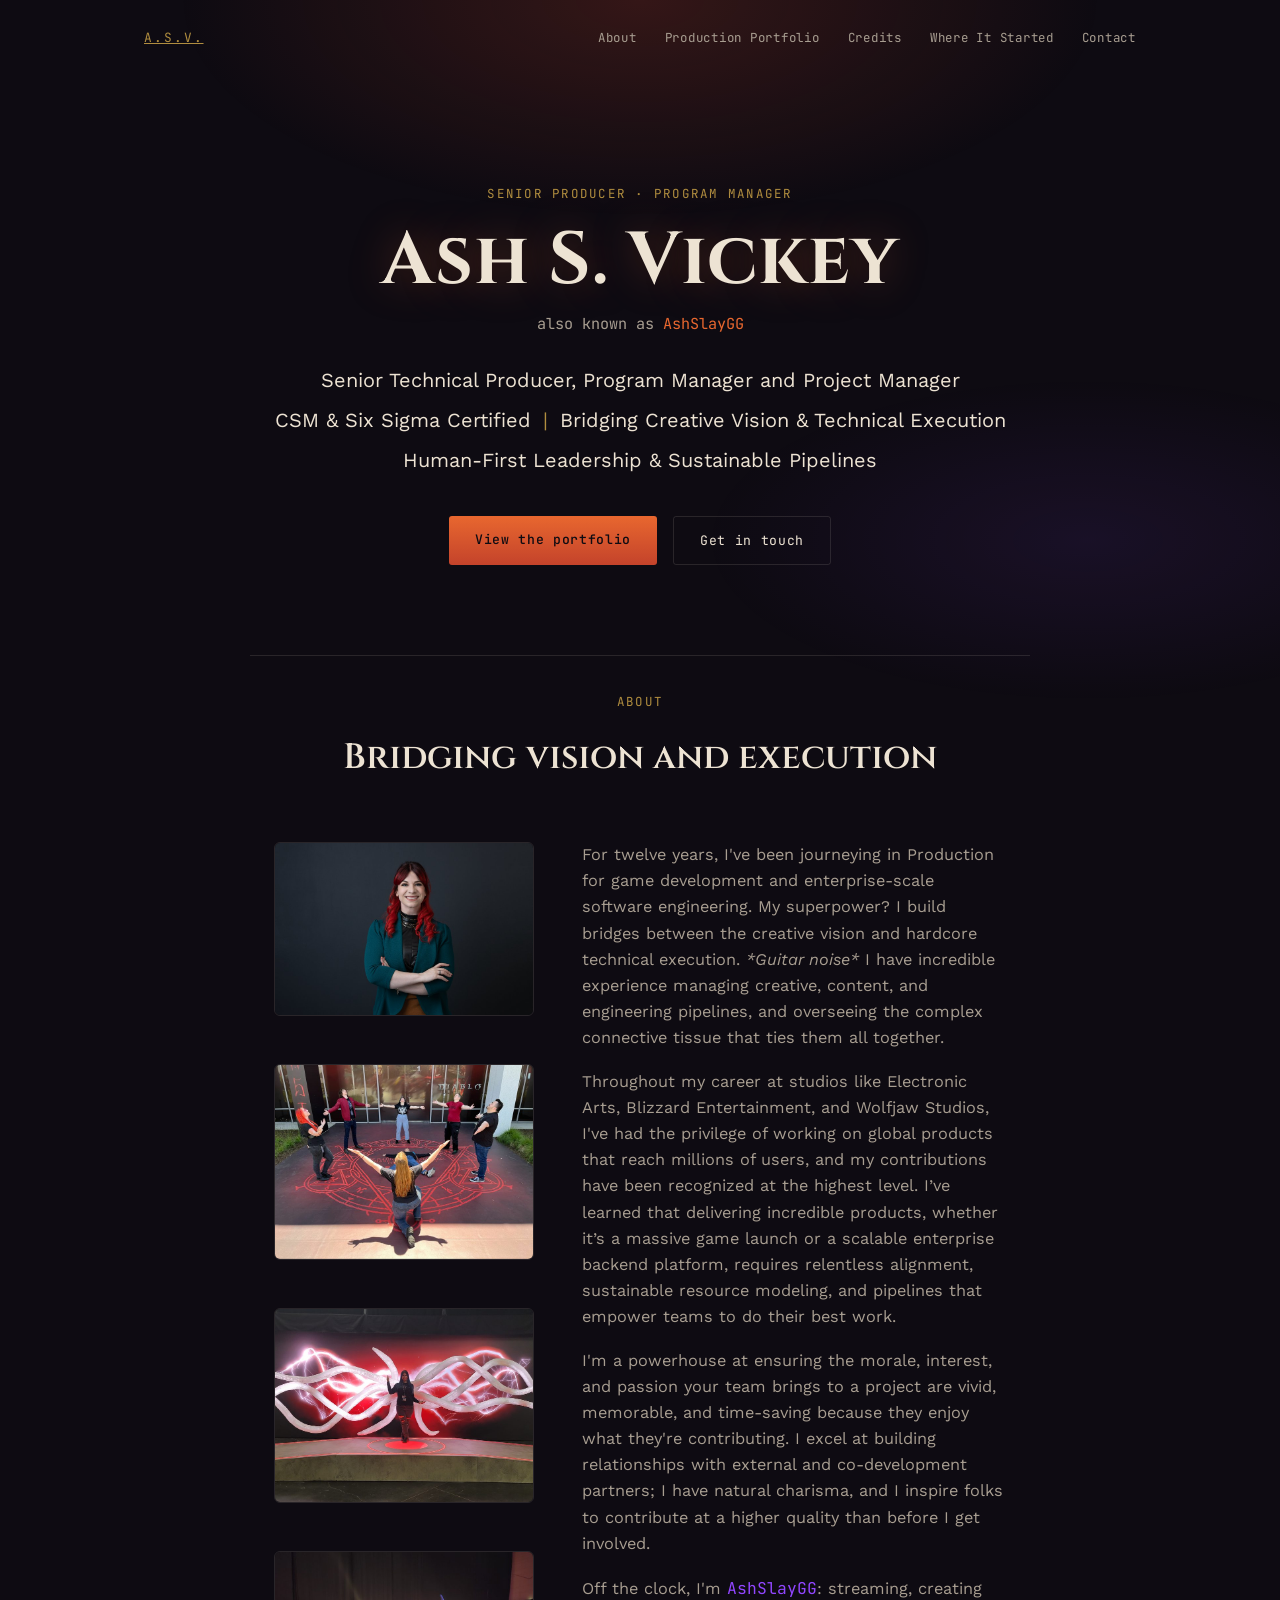
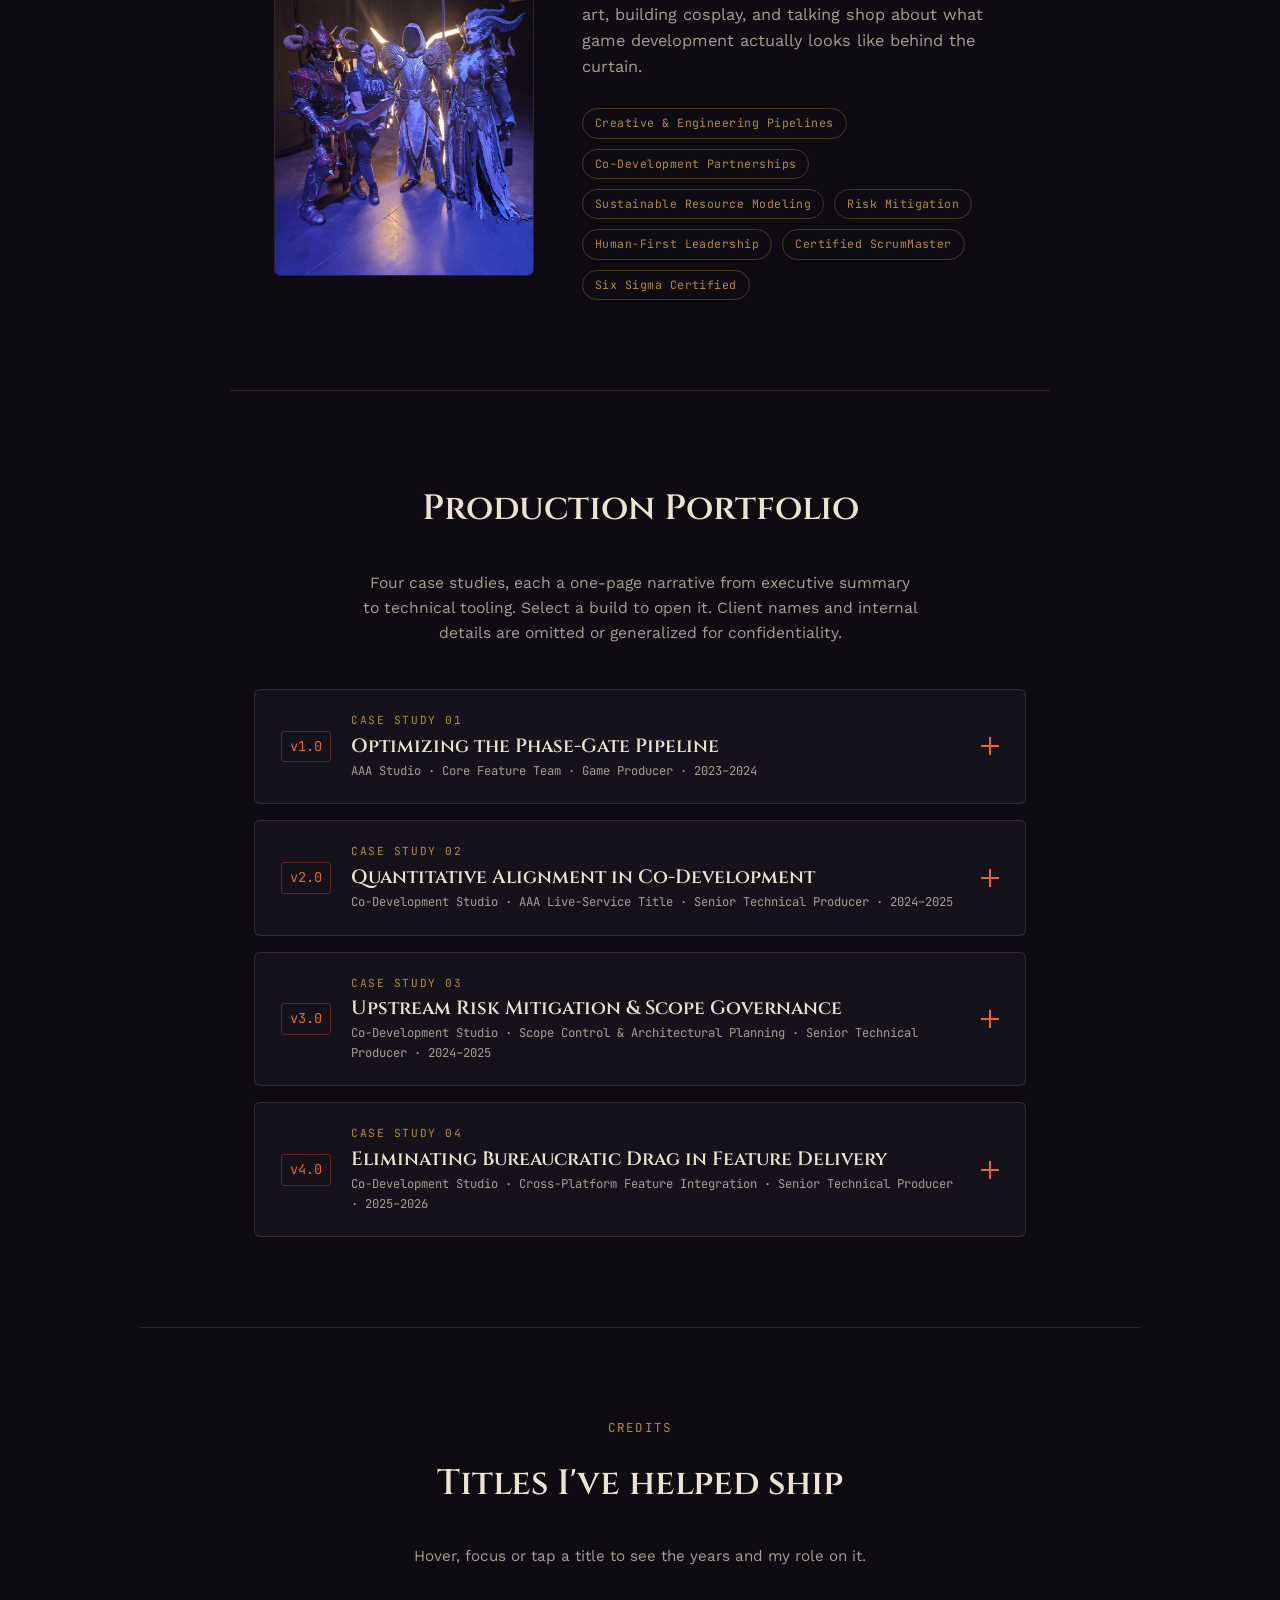
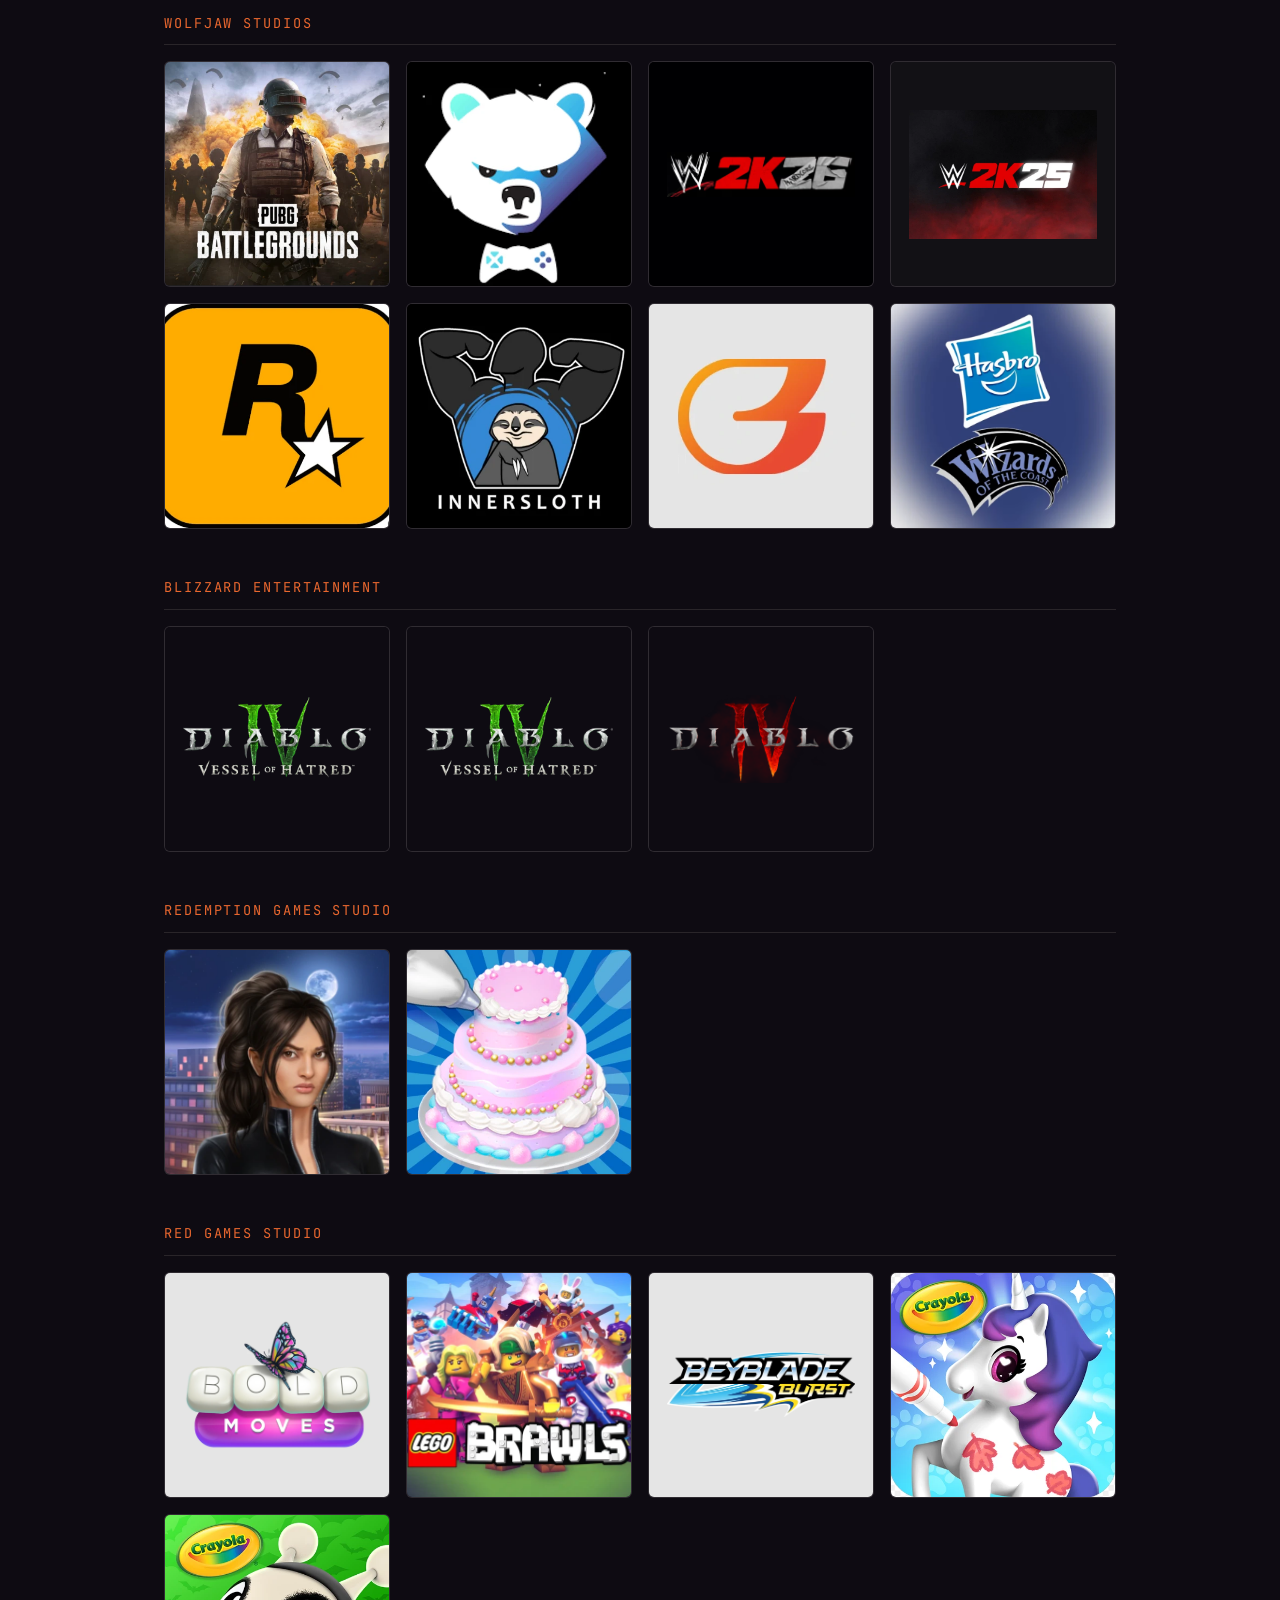
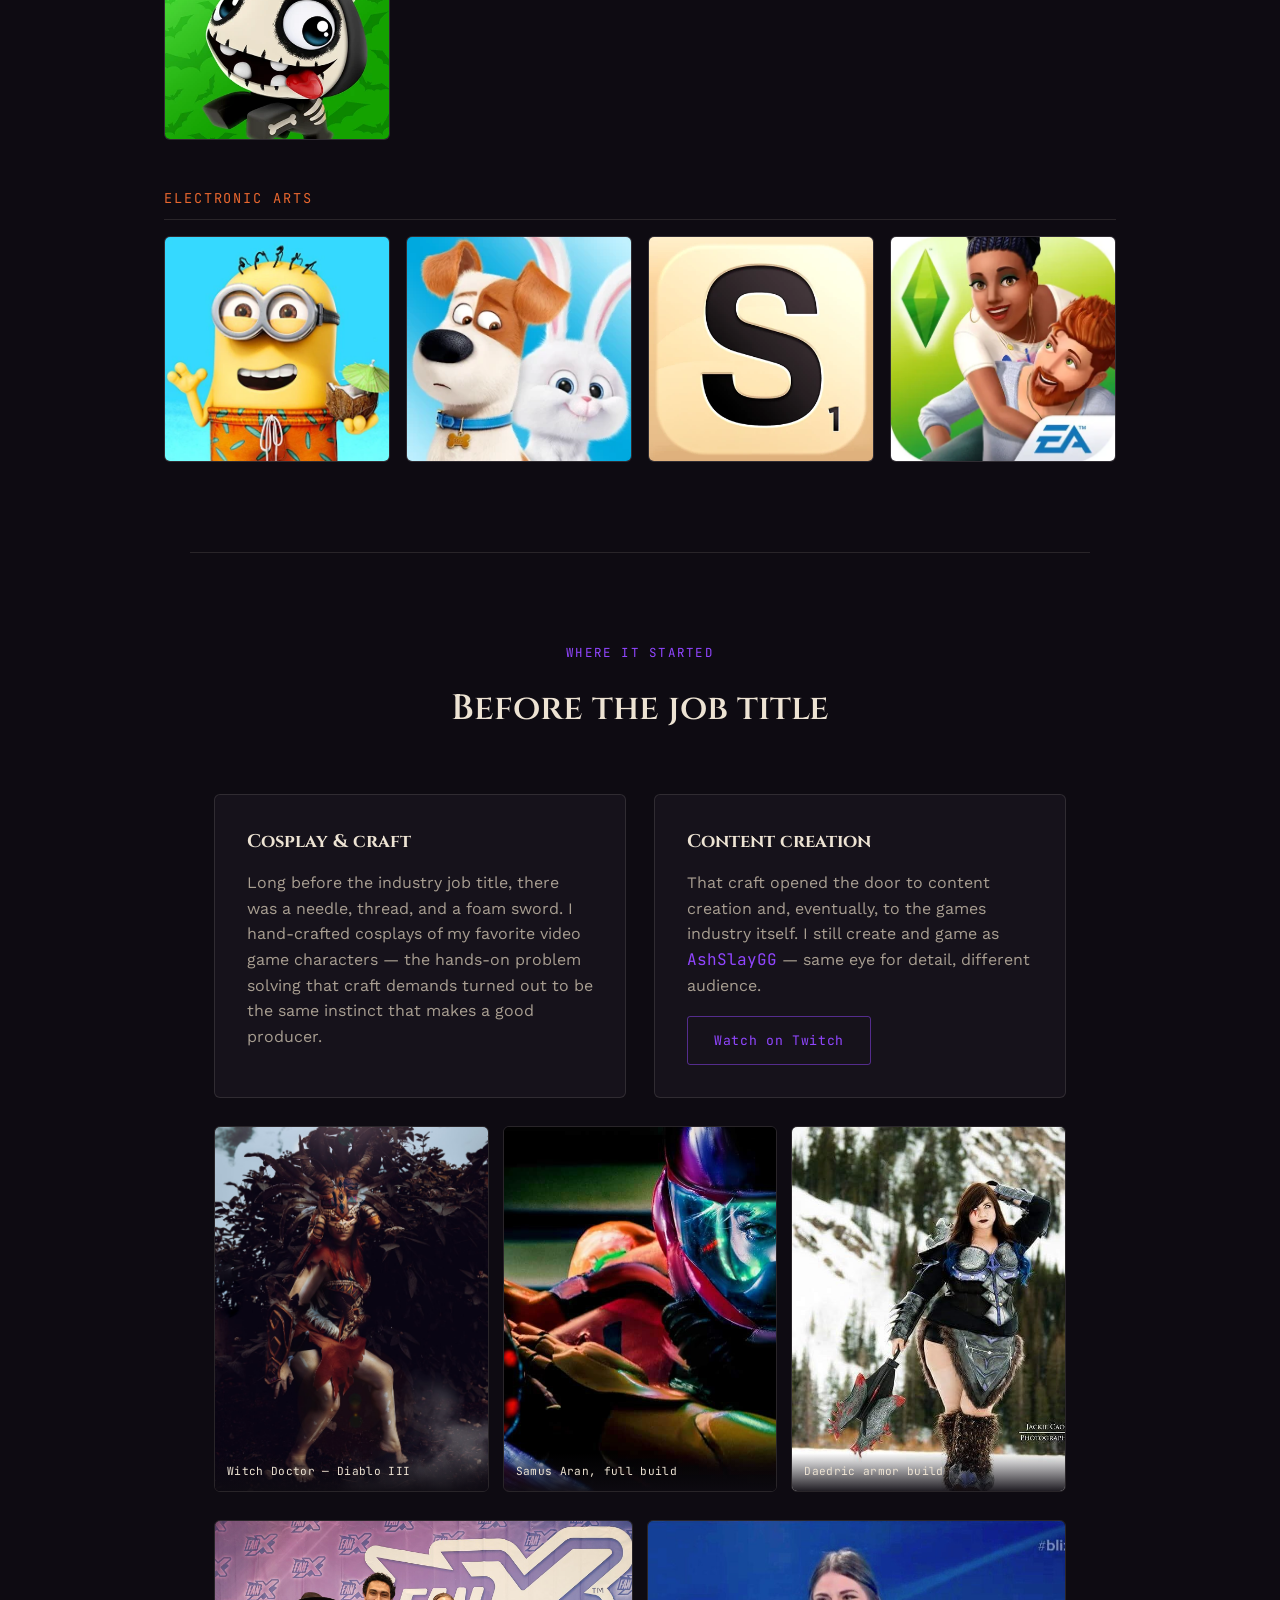
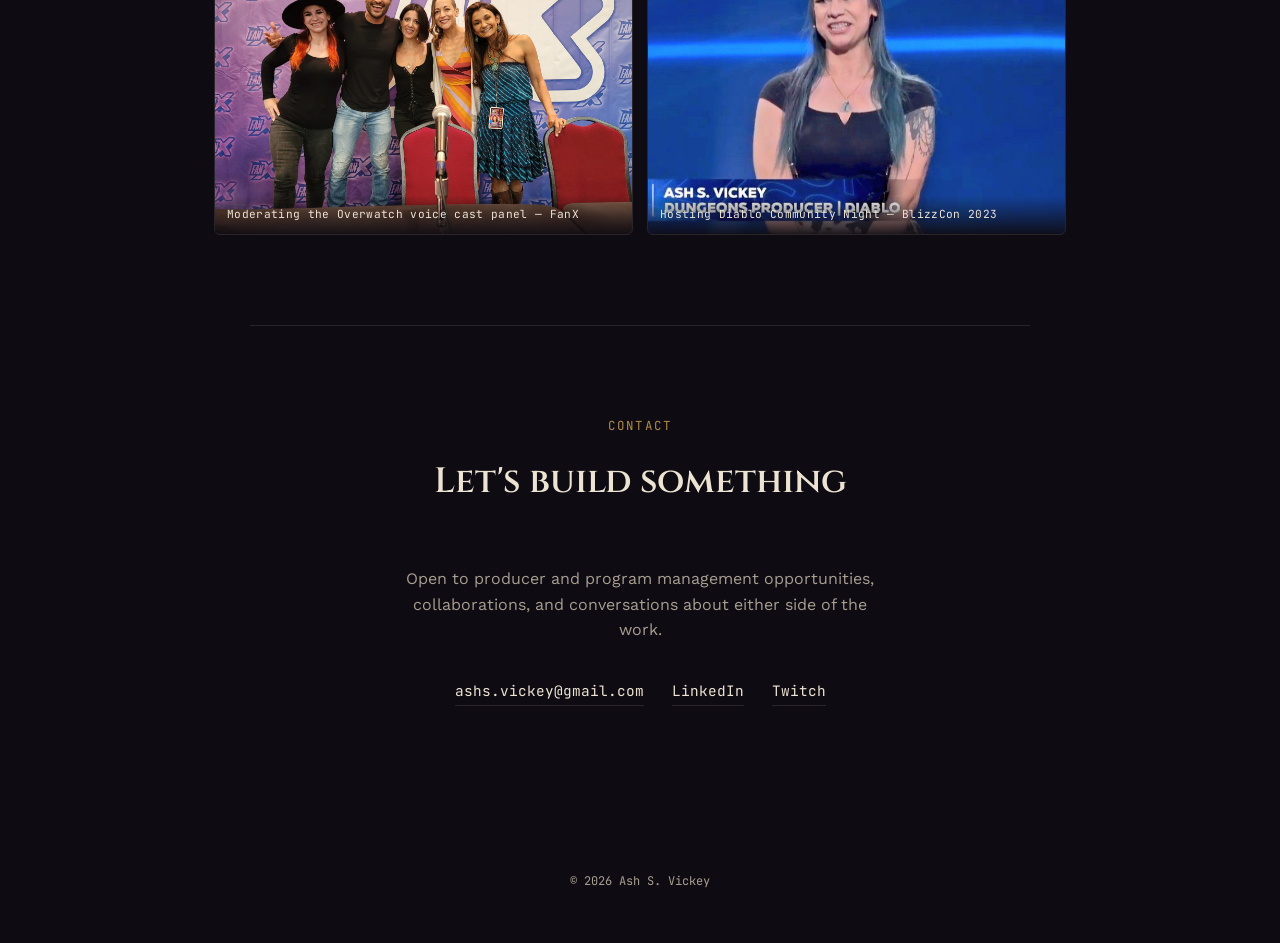
==== commit 962dfbb5: "Add Credits section and update About." ====
--- a/index.html
+++ b/index.html
@@ -648,7 +648,7 @@
         <ul class="credit-grid">
           <li>
             <button type="button" class="credit" aria-pressed="false">
-              <span class="credit-face credit-front"><span class="credit-ph"><span class="credit-ph-label">Art placeholder</span><span class="credit-ph-title">PUBG</span></span></span>
+              <span class="credit-face credit-front" style="--art-bg:#576679"><img src="images/pubg.webp" alt="PUBG key art" loading="lazy"></span>
               <span class="credit-face credit-back">
                 <span class="credit-name">PUBG</span>
                 <span class="credit-years">2026</span>
@@ -659,9 +659,9 @@
           </li>
           <li>
             <button type="button" class="credit" aria-pressed="false">
-              <span class="credit-face credit-front"><span class="credit-ph"><span class="credit-ph-label">Art placeholder</span><span class="credit-ph-title">Bear Club Games</span></span></span>
-              <span class="credit-face credit-back">
-                <span class="credit-name">Bear Club Games</span>
+              <span class="credit-face credit-front" style="--art-bg:#000000"><img src="images/bear-infinite-games.webp" alt="Bear Infinite Games key art" loading="lazy"></span>
+              <span class="credit-face credit-back">
+                <span class="credit-name">Bear Infinite Games</span>
                 <span class="credit-years">2026</span>
                 <span class="credit-role">Senior Technical Producer</span>
                 <span class="credit-studio">Wolfjaw Studios</span>
@@ -670,9 +670,9 @@
           </li>
           <li>
             <button type="button" class="credit" aria-pressed="false">
-              <span class="credit-face credit-front"><span class="credit-ph"><span class="credit-ph-label">Art placeholder</span><span class="credit-ph-title">WWE 2K25 &amp; 2K26</span></span></span>
-              <span class="credit-face credit-back">
-                <span class="credit-name">WWE 2K25 &amp; 2K26</span>
+              <span class="credit-face credit-front is-contain" style="--art-bg:#000002"><img src="images/wwe-2k26.webp" alt="WWE 2K26 key art" loading="lazy"></span>
+              <span class="credit-face credit-back">
+                <span class="credit-name">WWE 2K26</span>
                 <span class="credit-years">2025–2026</span>
                 <span class="credit-role">Senior Technical Producer</span>
                 <span class="credit-studio">Wolfjaw Studios</span>
@@ -681,7 +681,18 @@
           </li>
           <li>
             <button type="button" class="credit" aria-pressed="false">
-              <span class="credit-face credit-front"><span class="credit-ph"><span class="credit-ph-label">Art placeholder</span><span class="credit-ph-title">Rockstar</span></span></span>
+              <span class="credit-face credit-front is-contain" style="--art-bg:#121115"><img src="images/wwe-2k25.webp" alt="WWE 2K25 key art" loading="lazy"></span>
+              <span class="credit-face credit-back">
+                <span class="credit-name">WWE 2K25</span>
+                <span class="credit-years">2025–2026</span>
+                <span class="credit-role">Senior Technical Producer</span>
+                <span class="credit-studio">Wolfjaw Studios</span>
+              </span>
+            </button>
+          </li>
+          <li>
+            <button type="button" class="credit" aria-pressed="false">
+              <span class="credit-face credit-front" style="--art-bg:#ffffff"><img src="images/rockstar.webp" alt="Rockstar key art" loading="lazy"></span>
               <span class="credit-face credit-back">
                 <span class="credit-name">Rockstar</span>
                 <span class="credit-years">2025–2026</span>
@@ -692,7 +703,7 @@
           </li>
           <li>
             <button type="button" class="credit" aria-pressed="false">
-              <span class="credit-face credit-front"><span class="credit-ph"><span class="credit-ph-label">Art placeholder</span><span class="credit-ph-title">Innersloth</span></span></span>
+              <span class="credit-face credit-front" style="--art-bg:#000000"><img src="images/innersloth.webp" alt="Innersloth key art" loading="lazy"></span>
               <span class="credit-face credit-back">
                 <span class="credit-name">Innersloth</span>
                 <span class="credit-years">2025–2026</span>
@@ -703,7 +714,7 @@
           </li>
           <li>
             <button type="button" class="credit" aria-pressed="false">
-              <span class="credit-face credit-front"><span class="credit-ph"><span class="credit-ph-label">Art placeholder</span><span class="credit-ph-title">Project: Catena</span></span></span>
+              <span class="credit-face credit-front is-contain" style="--art-bg:#e5e5e5"><img src="images/project-catena.webp" alt="Project: Catena key art" loading="lazy"></span>
               <span class="credit-face credit-back">
                 <span class="credit-name">Project: Catena</span>
                 <span class="credit-years">2024–2026</span>
@@ -714,7 +725,7 @@
           </li>
           <li>
             <button type="button" class="credit" aria-pressed="false">
-              <span class="credit-face credit-front"><span class="credit-ph"><span class="credit-ph-label">Art placeholder</span><span class="credit-ph-title">Wizards of the Coast / Hasbro</span></span></span>
+              <span class="credit-face credit-front" style="--art-bg:#f8f8f8"><img src="images/wizards-of-the-coast-hasbro.webp" alt="Wizards of the Coast / Hasbro key art" loading="lazy"></span>
               <span class="credit-face credit-back">
                 <span class="credit-name">Wizards of the Coast / Hasbro</span>
                 <span class="credit-years">2024–2025</span>
@@ -730,7 +741,7 @@
         <ul class="credit-grid">
           <li>
             <button type="button" class="credit" aria-pressed="false">
-              <span class="credit-face credit-front"><span class="credit-ph"><span class="credit-ph-label">Art placeholder</span><span class="credit-ph-title">Diablo IV: Vessel of Hatred</span></span></span>
+              <span class="credit-face credit-front is-contain" style="--art-bg:#0e0b12"><img src="images/diablo-iv-vessel-of-hatred.webp" alt="Diablo IV: Vessel of Hatred key art" loading="lazy"></span>
               <span class="credit-face credit-back">
                 <span class="credit-name">Diablo IV: Vessel of Hatred</span>
                 <span class="credit-years">2023–2024</span>
@@ -741,7 +752,7 @@
           </li>
           <li>
             <button type="button" class="credit" aria-pressed="false">
-              <span class="credit-face credit-front"><span class="credit-ph"><span class="credit-ph-label">Art placeholder</span><span class="credit-ph-title">Diablo IV: Continuous Delivery, Seasons 1–5</span></span></span>
+              <span class="credit-face credit-front is-contain" style="--art-bg:#0e0b12"><img src="images/diablo-iv-continuous-delivery-seasons-1-5.webp" alt="Diablo IV: Continuous Delivery, Seasons 1–5 key art" loading="lazy"></span>
               <span class="credit-face credit-back">
                 <span class="credit-name">Diablo IV: Continuous Delivery, Seasons 1–5</span>
                 <span class="credit-years">2023–2024</span>
@@ -752,7 +763,7 @@
           </li>
           <li>
             <button type="button" class="credit" aria-pressed="false">
-              <span class="credit-face credit-front"><span class="credit-ph"><span class="credit-ph-label">Art placeholder</span><span class="credit-ph-title">Diablo IV</span></span></span>
+              <span class="credit-face credit-front is-contain" style="--art-bg:#0e0b12"><img src="images/diablo-iv.webp" alt="Diablo IV key art" loading="lazy"></span>
               <span class="credit-face credit-back">
                 <span class="credit-name">Diablo IV</span>
                 <span class="credit-years">2022–2024</span>
@@ -768,7 +779,7 @@
         <ul class="credit-grid">
           <li>
             <button type="button" class="credit" aria-pressed="false">
-              <span class="credit-face credit-front"><span class="credit-ph"><span class="credit-ph-label">Art placeholder</span><span class="credit-ph-title">Hot Spies!</span></span></span>
+              <span class="credit-face credit-front" style="--art-bg:#284c8f"><img src="images/hot-spies.webp" alt="Hot Spies! key art" loading="lazy"></span>
               <span class="credit-face credit-back">
                 <span class="credit-name">Hot Spies!</span>
                 <span class="credit-years">2021–2022</span>
@@ -779,7 +790,7 @@
           </li>
           <li>
             <button type="button" class="credit" aria-pressed="false">
-              <span class="credit-face credit-front"><span class="credit-ph"><span class="credit-ph-label">Art placeholder</span><span class="credit-ph-title">Sweet Escapes: Build a Bakery</span></span></span>
+              <span class="credit-face credit-front" style="--art-bg:#dadada"><img src="images/sweet-escapes-build-a-bakery.webp" alt="Sweet Escapes: Build a Bakery key art" loading="lazy"></span>
               <span class="credit-face credit-back">
                 <span class="credit-name">Sweet Escapes: Build a Bakery</span>
                 <span class="credit-years">2020–2022</span>
@@ -795,7 +806,7 @@
         <ul class="credit-grid">
           <li>
             <button type="button" class="credit" aria-pressed="false">
-              <span class="credit-face credit-front"><span class="credit-ph"><span class="credit-ph-label">Art placeholder</span><span class="credit-ph-title">Bold Moves</span></span></span>
+              <span class="credit-face credit-front is-contain" style="--art-bg:#e5e5e5"><img src="images/bold-moves.webp" alt="Bold Moves key art" loading="lazy"></span>
               <span class="credit-face credit-back">
                 <span class="credit-name">Bold Moves</span>
                 <span class="credit-years">2019–2020</span>
@@ -806,9 +817,9 @@
           </li>
           <li>
             <button type="button" class="credit" aria-pressed="false">
-              <span class="credit-face credit-front"><span class="credit-ph"><span class="credit-ph-label">Art placeholder</span><span class="credit-ph-title">LEGO Brawl!</span></span></span>
-              <span class="credit-face credit-back">
-                <span class="credit-name">LEGO Brawl!</span>
+              <span class="credit-face credit-front" style="--art-bg:#2d60d8"><img src="images/lego-brawls.webp" alt="LEGO Brawls! key art" loading="lazy"></span>
+              <span class="credit-face credit-back">
+                <span class="credit-name">LEGO Brawls!</span>
                 <span class="credit-years">2019–2020</span>
                 <span class="credit-role">Producer</span>
                 <span class="credit-studio">Red Games Studio</span>
@@ -817,7 +828,7 @@
           </li>
           <li>
             <button type="button" class="credit" aria-pressed="false">
-              <span class="credit-face credit-front"><span class="credit-ph"><span class="credit-ph-label">Art placeholder</span><span class="credit-ph-title">Beyblade Burst</span></span></span>
+              <span class="credit-face credit-front is-contain" style="--art-bg:#e5e5e5"><img src="images/beyblade-burst.webp" alt="Beyblade Burst key art" loading="lazy"></span>
               <span class="credit-face credit-back">
                 <span class="credit-name">Beyblade Burst</span>
                 <span class="credit-years">2019–2020</span>
@@ -828,7 +839,7 @@
           </li>
           <li>
             <button type="button" class="credit" aria-pressed="false">
-              <span class="credit-face credit-front"><span class="credit-ph"><span class="credit-ph-label">Art placeholder</span><span class="credit-ph-title">Crayola Scribble Scrubbie Pets</span></span></span>
+              <span class="credit-face credit-front" style="--art-bg:#ffffff"><img src="images/crayola-scribble-scrubbie-pets.webp" alt="Crayola Scribble Scrubbie Pets key art" loading="lazy"></span>
               <span class="credit-face credit-back">
                 <span class="credit-name">Crayola Scribble Scrubbie Pets</span>
                 <span class="credit-years">2019–2020</span>
@@ -839,7 +850,7 @@
           </li>
           <li>
             <button type="button" class="credit" aria-pressed="false">
-              <span class="credit-face credit-front"><span class="credit-ph"><span class="credit-ph-label">Art placeholder</span><span class="credit-ph-title">Crayola Create and Play</span></span></span>
+              <span class="credit-face credit-front" style="--art-bg:#67f354"><img src="images/crayola-create-and-play.webp" alt="Crayola Create and Play key art" loading="lazy"></span>
               <span class="credit-face credit-back">
                 <span class="credit-name">Crayola Create and Play</span>
                 <span class="credit-years">2019–2020</span>
@@ -855,7 +866,7 @@
         <ul class="credit-grid">
           <li>
             <button type="button" class="credit" aria-pressed="false">
-              <span class="credit-face credit-front"><span class="credit-ph"><span class="credit-ph-label">Art placeholder</span><span class="credit-ph-title">Minions Paradise</span></span></span>
+              <span class="credit-face credit-front" style="--art-bg:#35d9ff"><img src="images/minions-paradise.webp" alt="Minions Paradise key art" loading="lazy"></span>
               <span class="credit-face credit-back">
                 <span class="credit-name">Minions Paradise</span>
                 <span class="credit-years">2015–2017</span>
@@ -866,7 +877,7 @@
           </li>
           <li>
             <button type="button" class="credit" aria-pressed="false">
-              <span class="credit-face credit-front"><span class="credit-ph"><span class="credit-ph-label">Art placeholder</span><span class="credit-ph-title">The Secret Life of Pets: Unleashed</span></span></span>
+              <span class="credit-face credit-front" style="--art-bg:#00a9df"><img src="images/the-secret-life-of-pets-unleashed.webp" alt="The Secret Life of Pets: Unleashed key art" loading="lazy"></span>
               <span class="credit-face credit-back">
                 <span class="credit-name">The Secret Life of Pets: Unleashed</span>
                 <span class="credit-years">2016–2017</span>
@@ -877,7 +888,7 @@
           </li>
           <li>
             <button type="button" class="credit" aria-pressed="false">
-              <span class="credit-face credit-front"><span class="credit-ph"><span class="credit-ph-label">Art placeholder</span><span class="credit-ph-title">Scrabble Digital (Scrabble GO!)</span></span></span>
+              <span class="credit-face credit-front" style="--art-bg:#ffefc9"><img src="images/scrabble-digital-scrabble-go.webp" alt="Scrabble Digital (Scrabble GO!) key art" loading="lazy"></span>
               <span class="credit-face credit-back">
                 <span class="credit-name">Scrabble Digital (Scrabble GO!)</span>
                 <span class="credit-years">2016–2017</span>
@@ -888,7 +899,7 @@
           </li>
           <li>
             <button type="button" class="credit" aria-pressed="false">
-              <span class="credit-face credit-front"><span class="credit-ph"><span class="credit-ph-label">Art placeholder</span><span class="credit-ph-title">The Sims Mobile</span></span></span>
+              <span class="credit-face credit-front" style="--art-bg:#ffffff"><img src="images/the-sims-mobile.webp" alt="The Sims Mobile key art" loading="lazy"></span>
               <span class="credit-face credit-back">
                 <span class="credit-name">The Sims Mobile</span>
                 <span class="credit-years">2014–2015</span>
--- a/styles.css
+++ b/styles.css
@@ -1289,7 +1289,7 @@
   position: relative;
   display: block;
   width: 100%;
-  aspect-ratio: 3 / 4;
+  aspect-ratio: 1 / 1;
   padding: 0;
   border: 1px solid var(--hairline);
   border-radius: 6px;
@@ -1382,3 +1382,6 @@
   .site-nav { flex-wrap: wrap; justify-content: flex-end; gap: 8px 14px; }
   .site-nav a { white-space: nowrap; }
 }
+
+.credit-front { background: var(--art-bg, var(--void-raised)); }
+.credit-front.is-contain img { object-fit: contain; padding: 8%; }
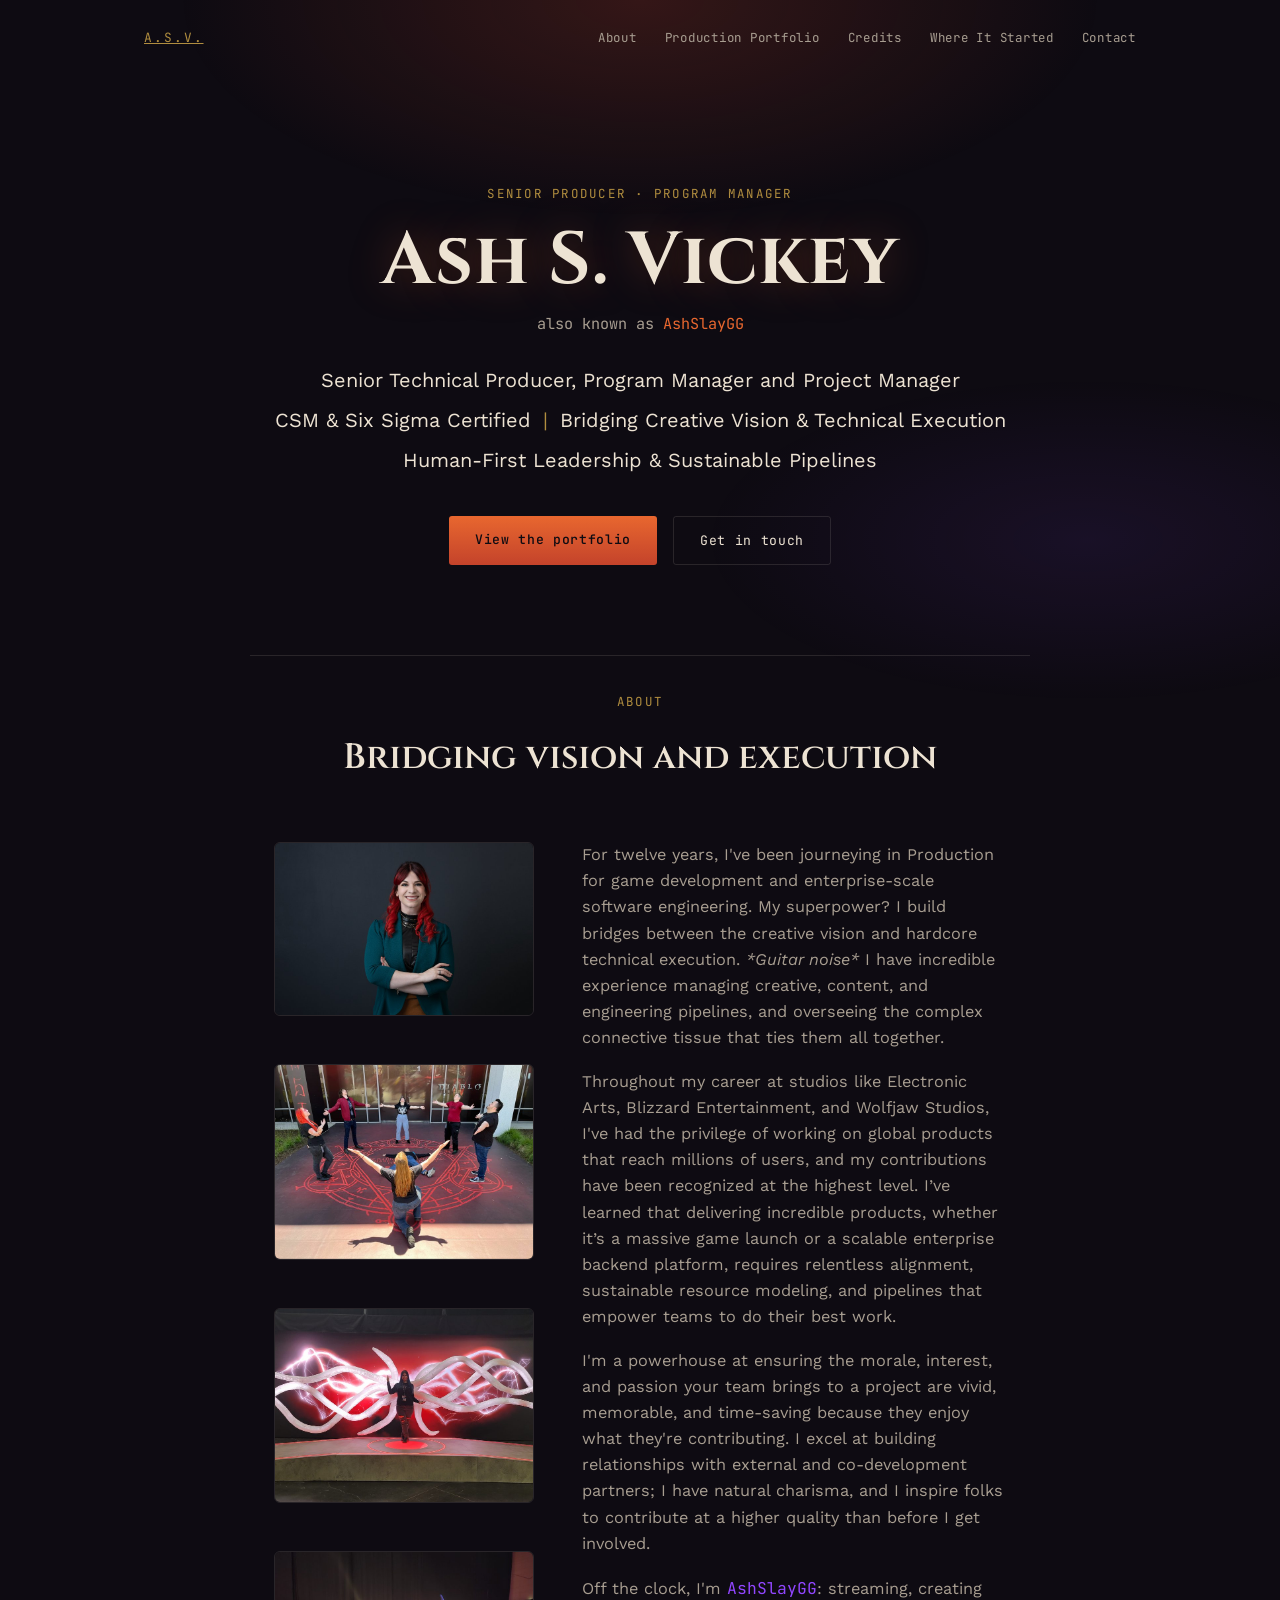
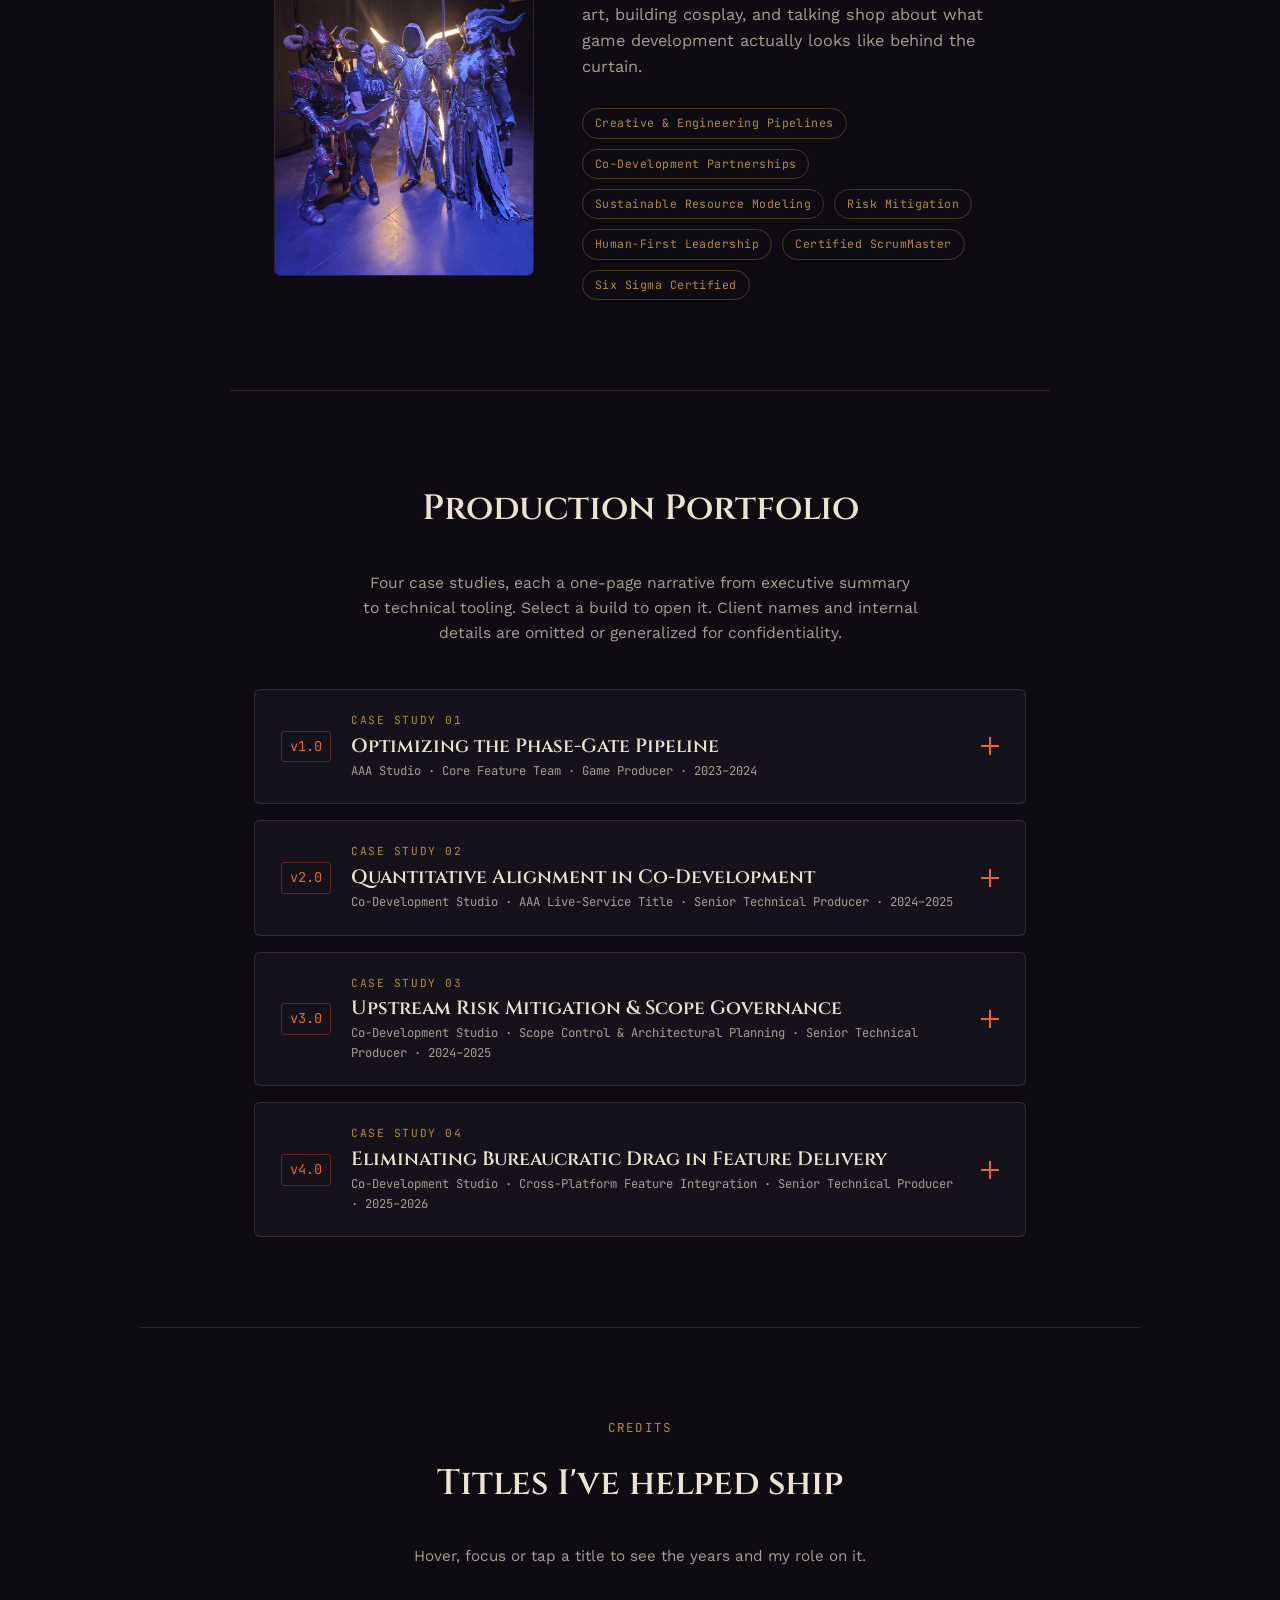
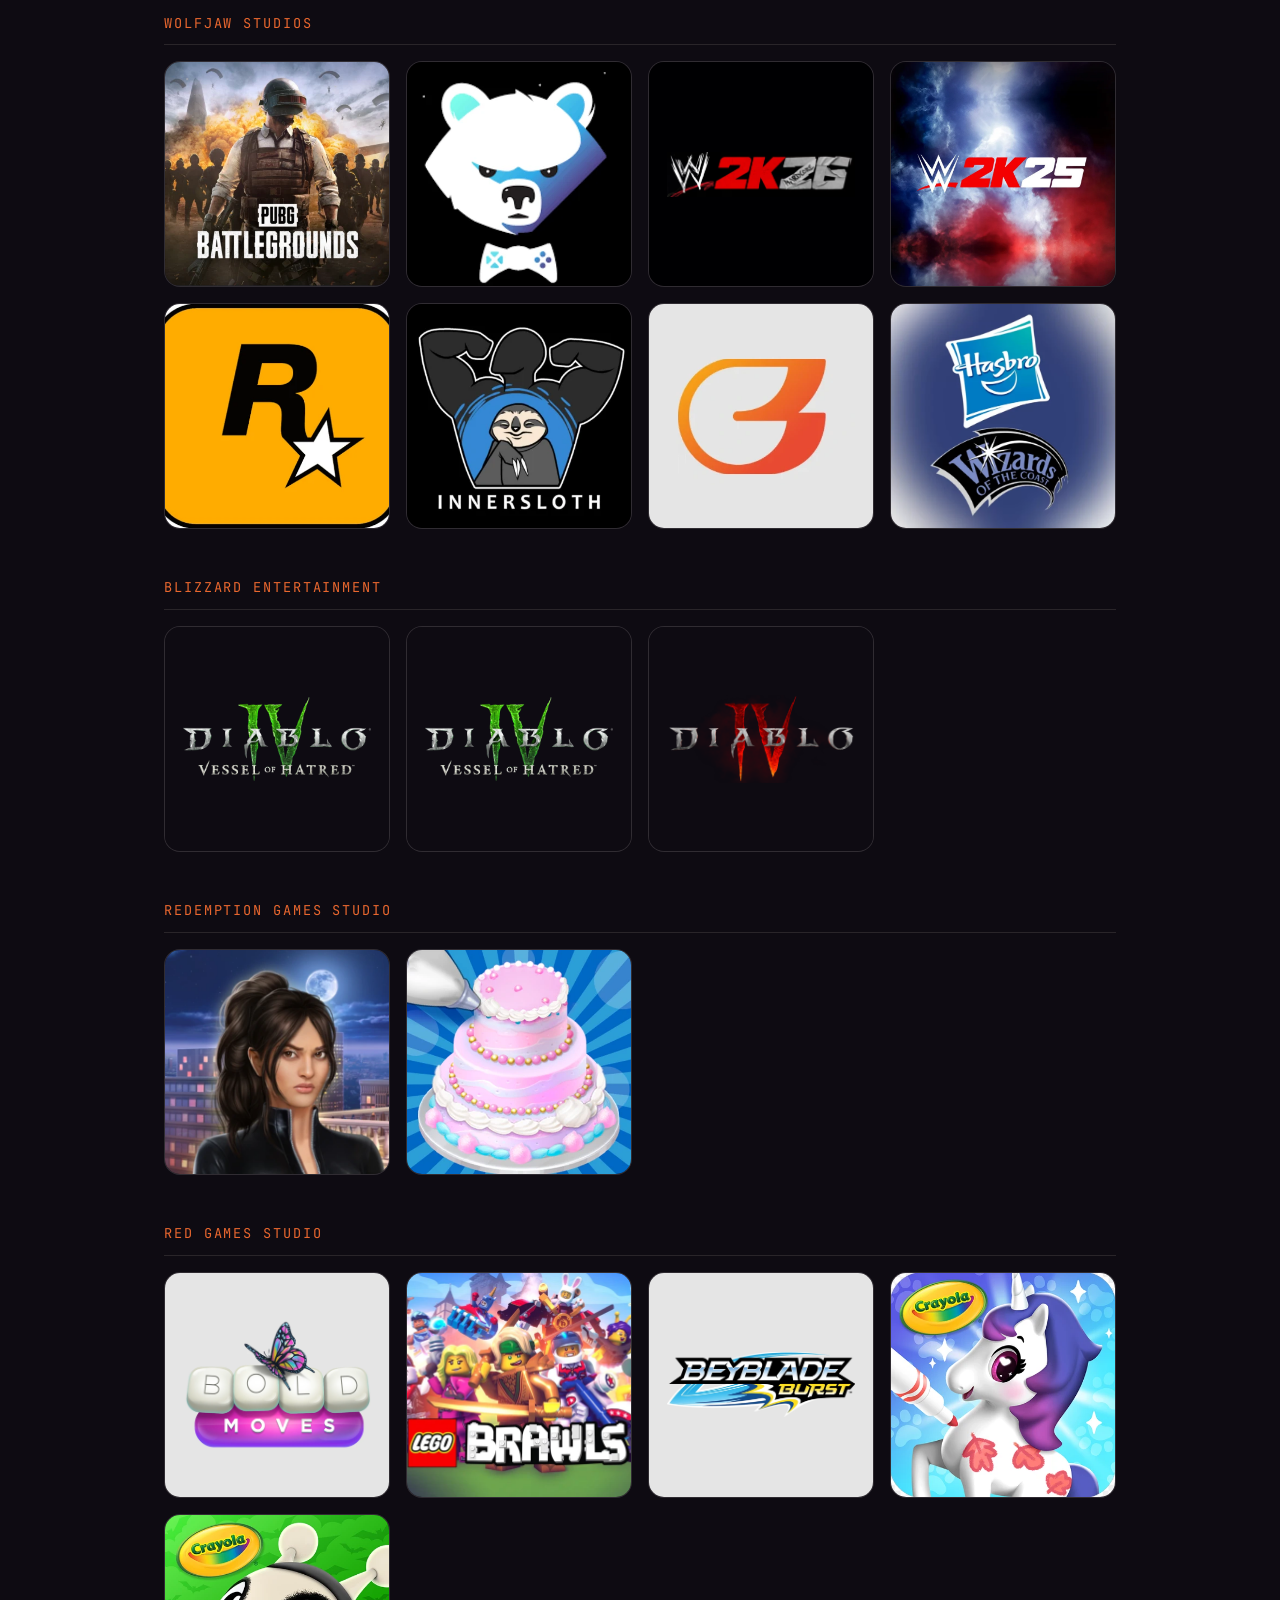
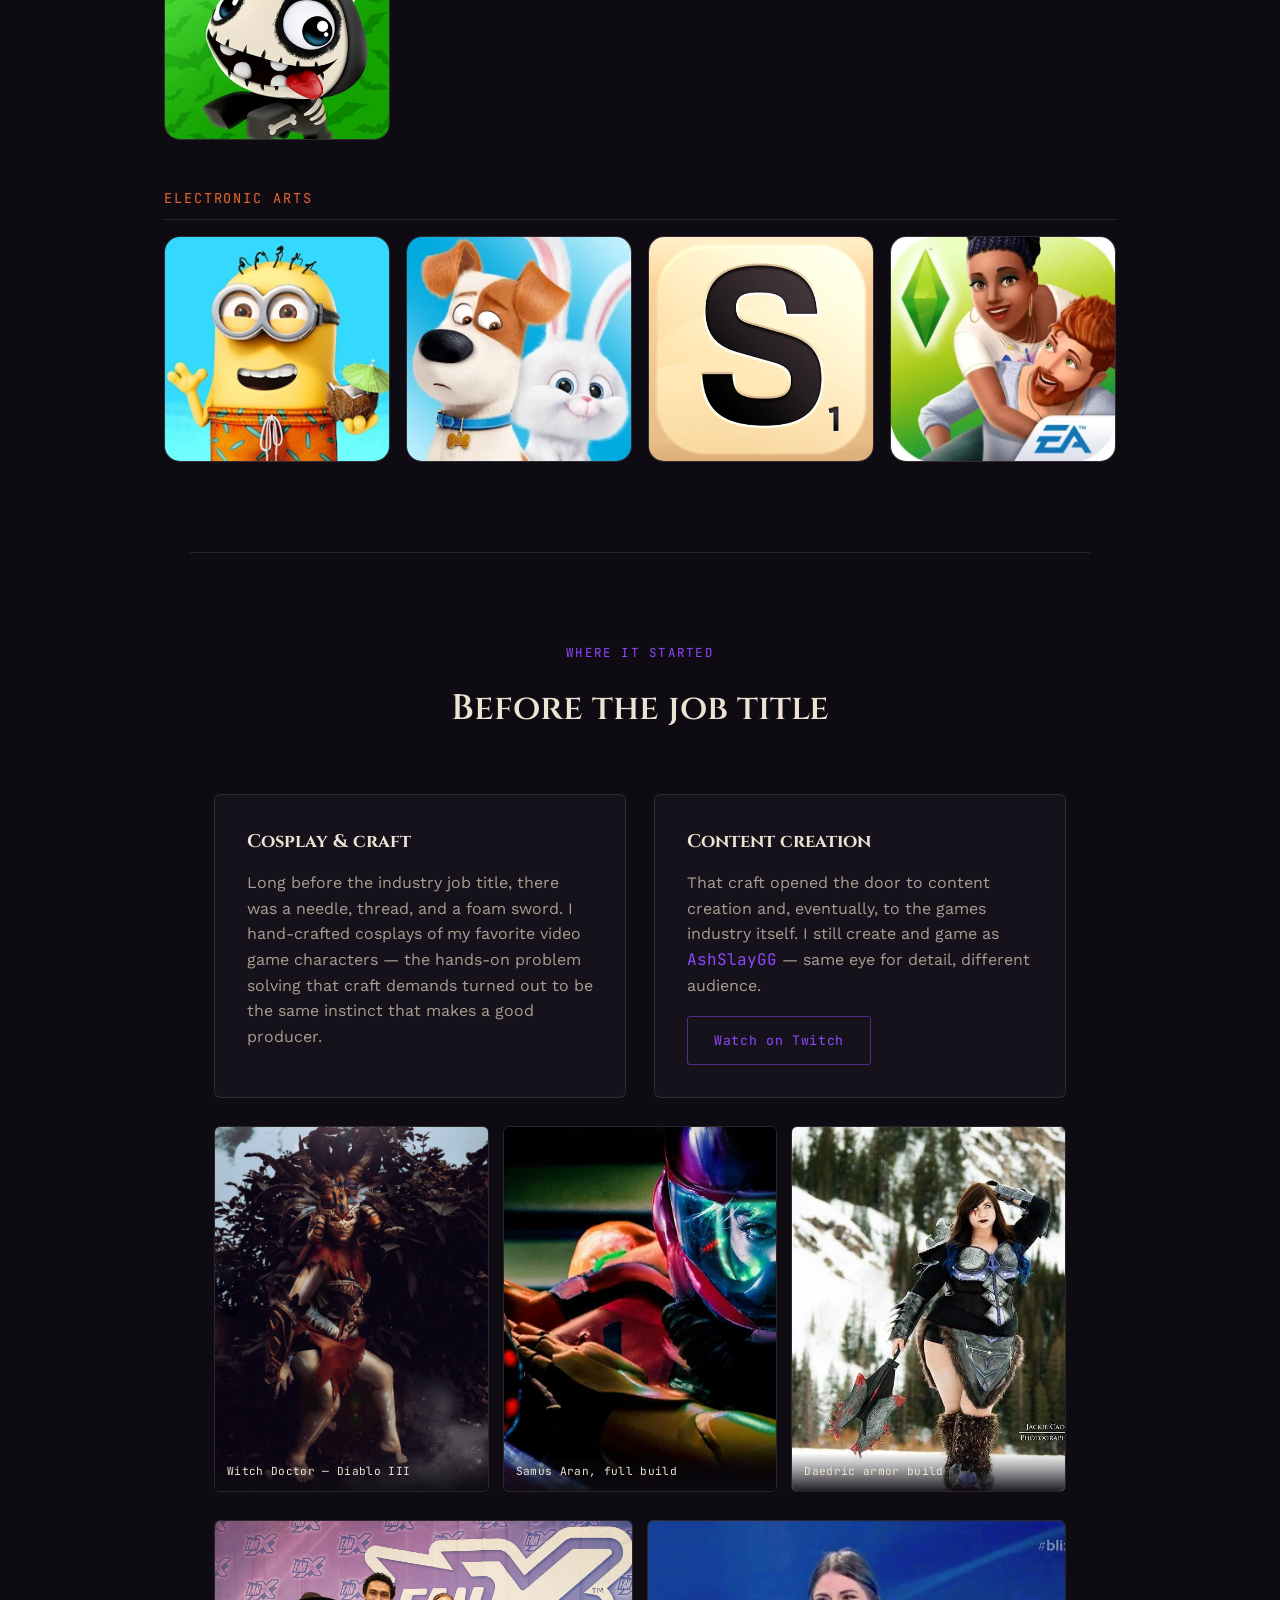
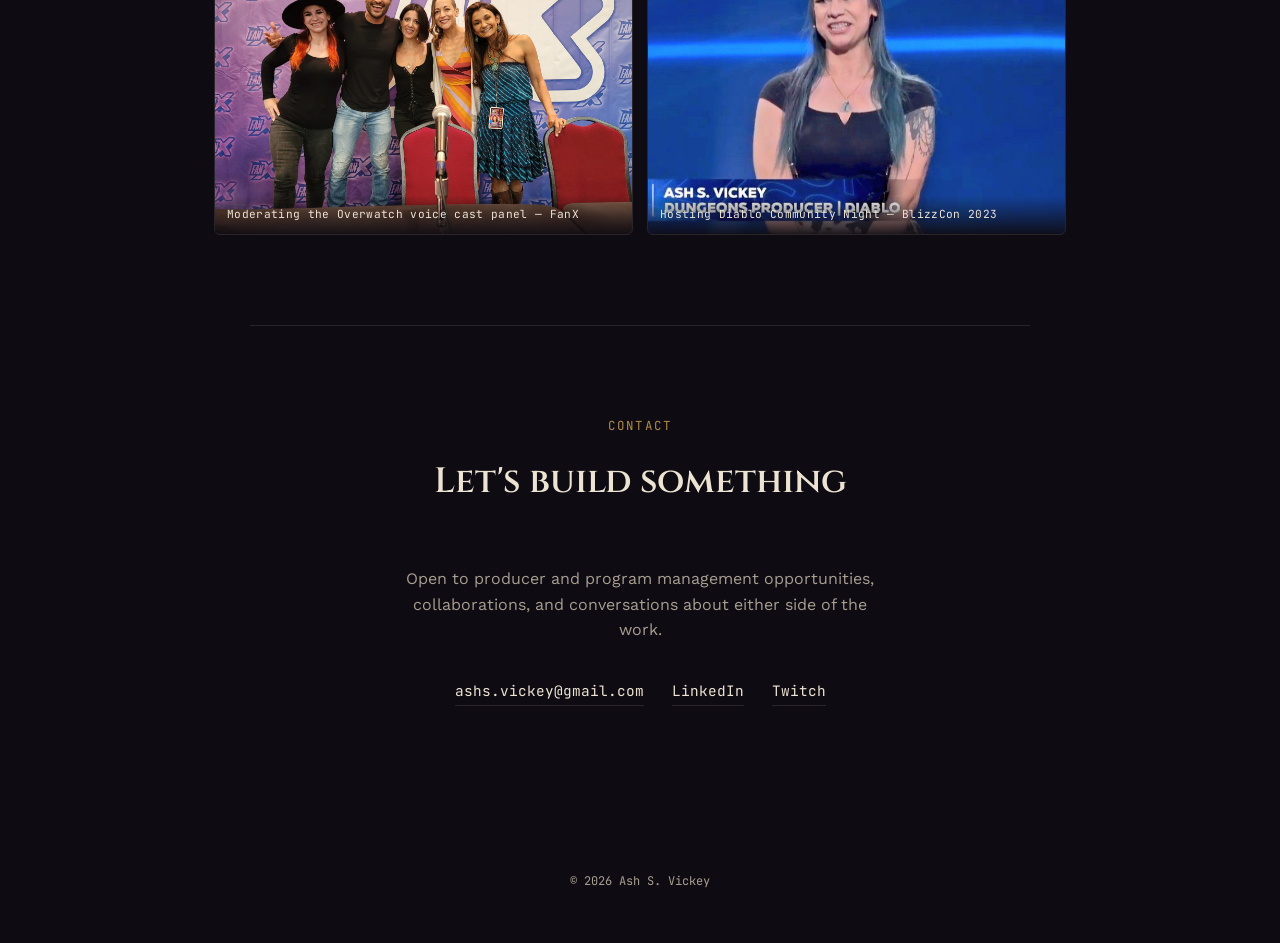
==== commit 82bd71f8: "Fill WWE 2K25 card with new art" ====
--- a/index.html
+++ b/index.html
@@ -681,7 +681,7 @@
           </li>
           <li>
             <button type="button" class="credit" aria-pressed="false">
-              <span class="credit-face credit-front is-contain" style="--art-bg:#121115"><img src="images/wwe-2k25.webp" alt="WWE 2K25 key art" loading="lazy"></span>
+              <span class="credit-face credit-front" style="--art-bg:#1a1430"><img src="images/wwe-2k25.webp" alt="WWE 2K25 key art" loading="lazy"></span>
               <span class="credit-face credit-back">
                 <span class="credit-name">WWE 2K25</span>
                 <span class="credit-years">2025–2026</span>
--- a/styles.css
+++ b/styles.css
@@ -1292,7 +1292,7 @@
   aspect-ratio: 1 / 1;
   padding: 0;
   border: 1px solid var(--hairline);
-  border-radius: 6px;
+  border-radius: 16px;
   overflow: hidden;
   background: var(--void-raised);
   color: var(--bone);
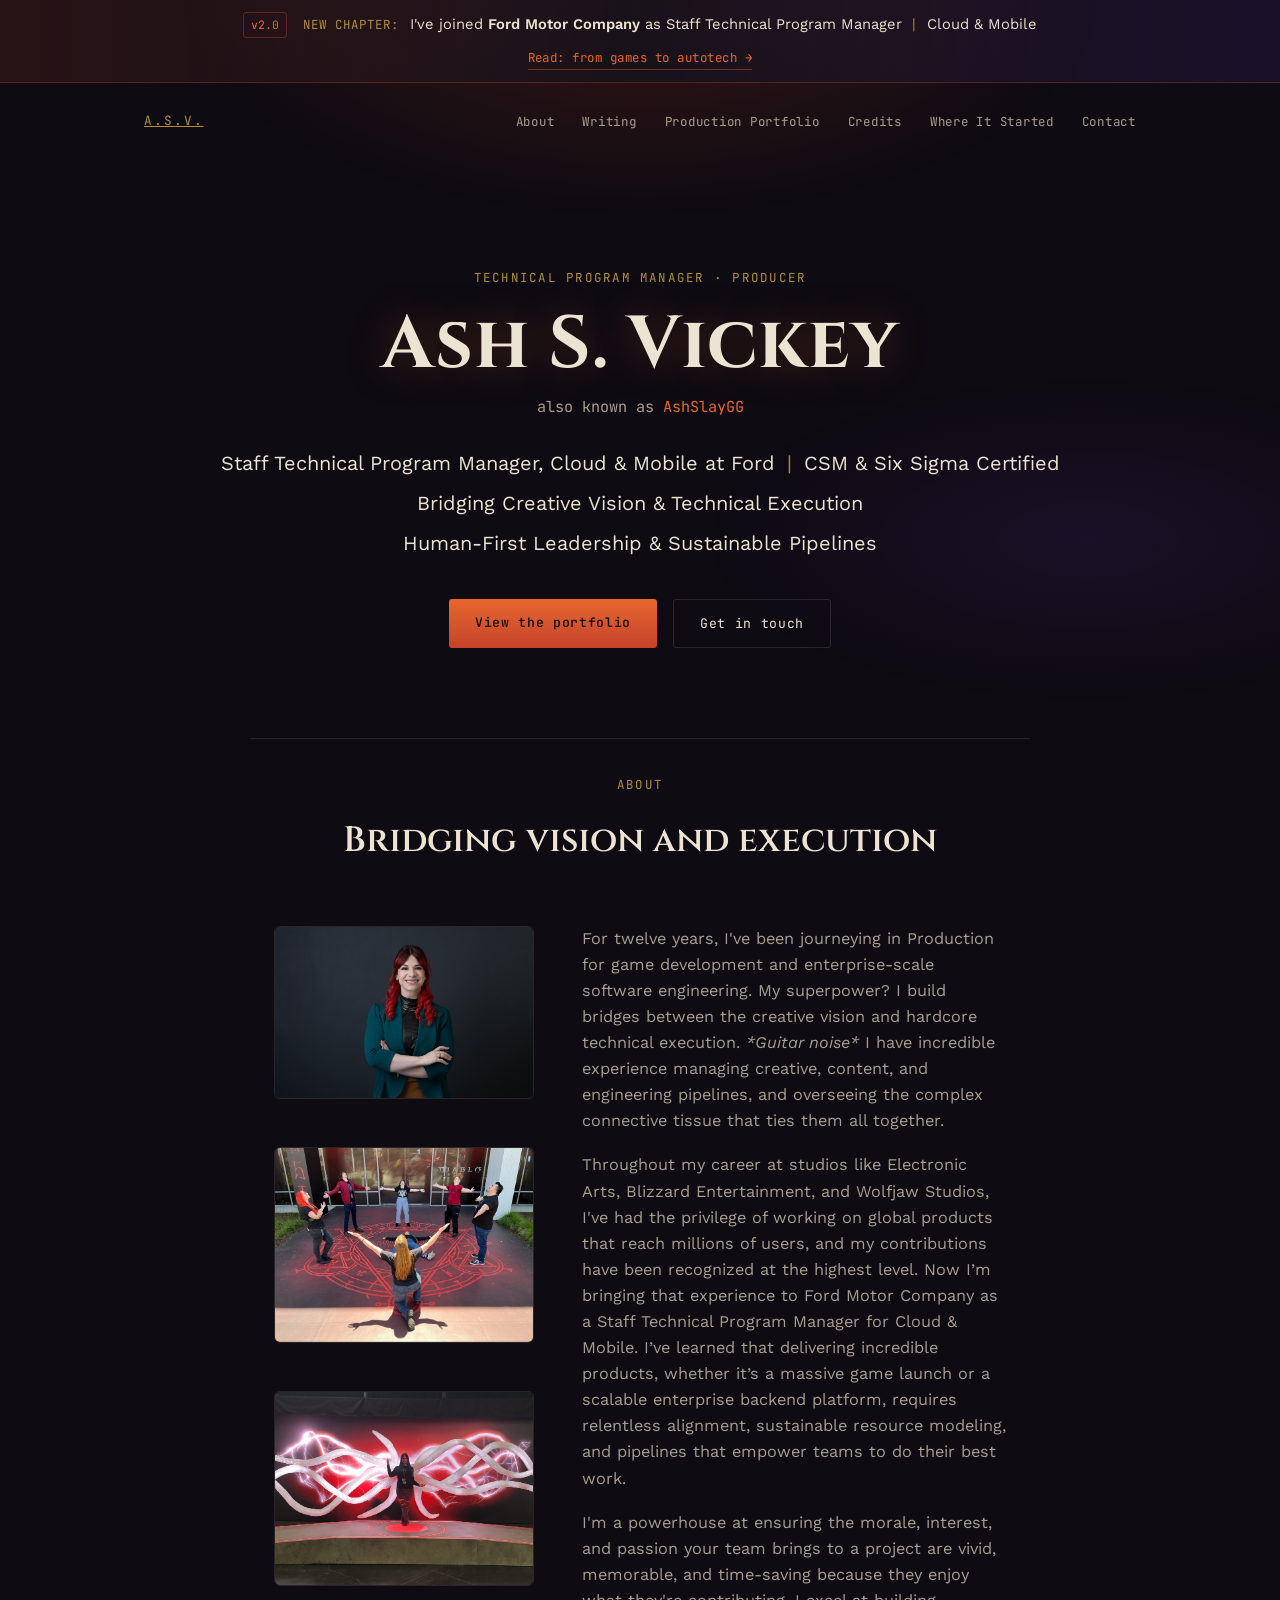
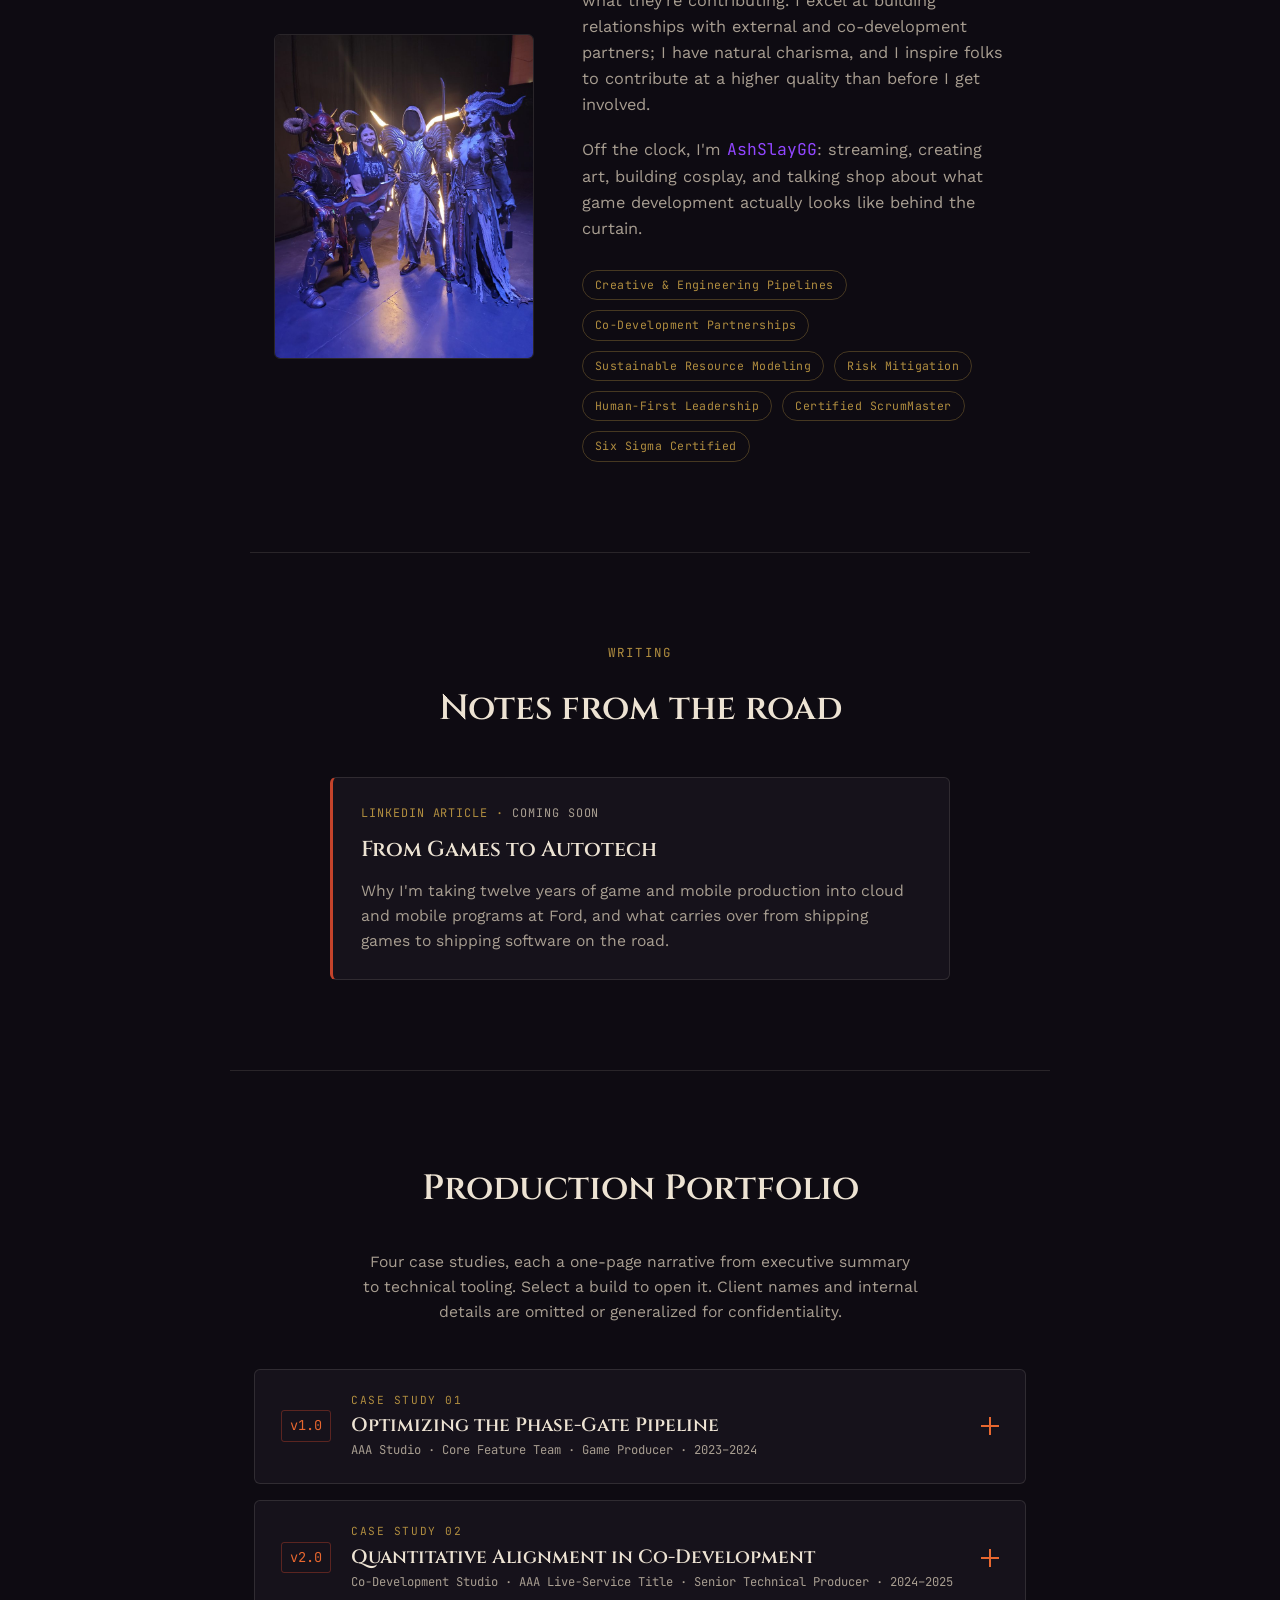
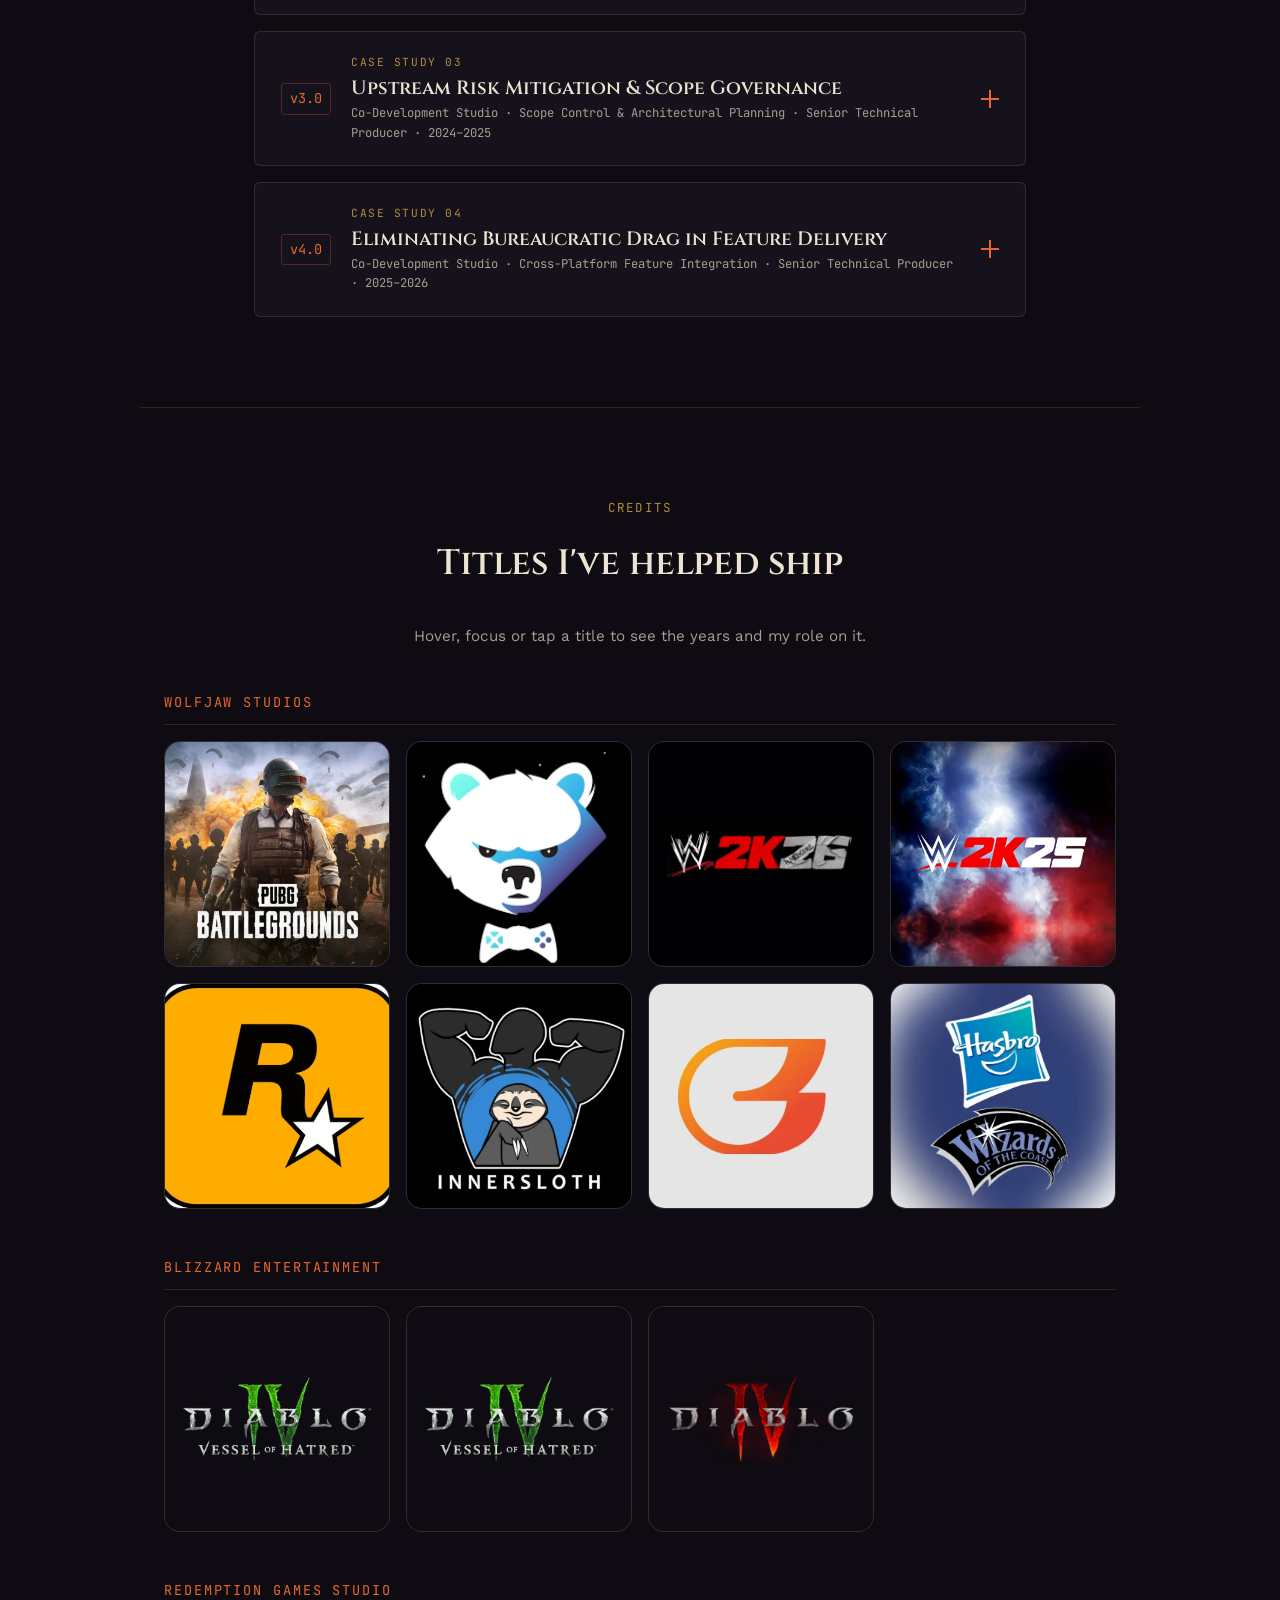
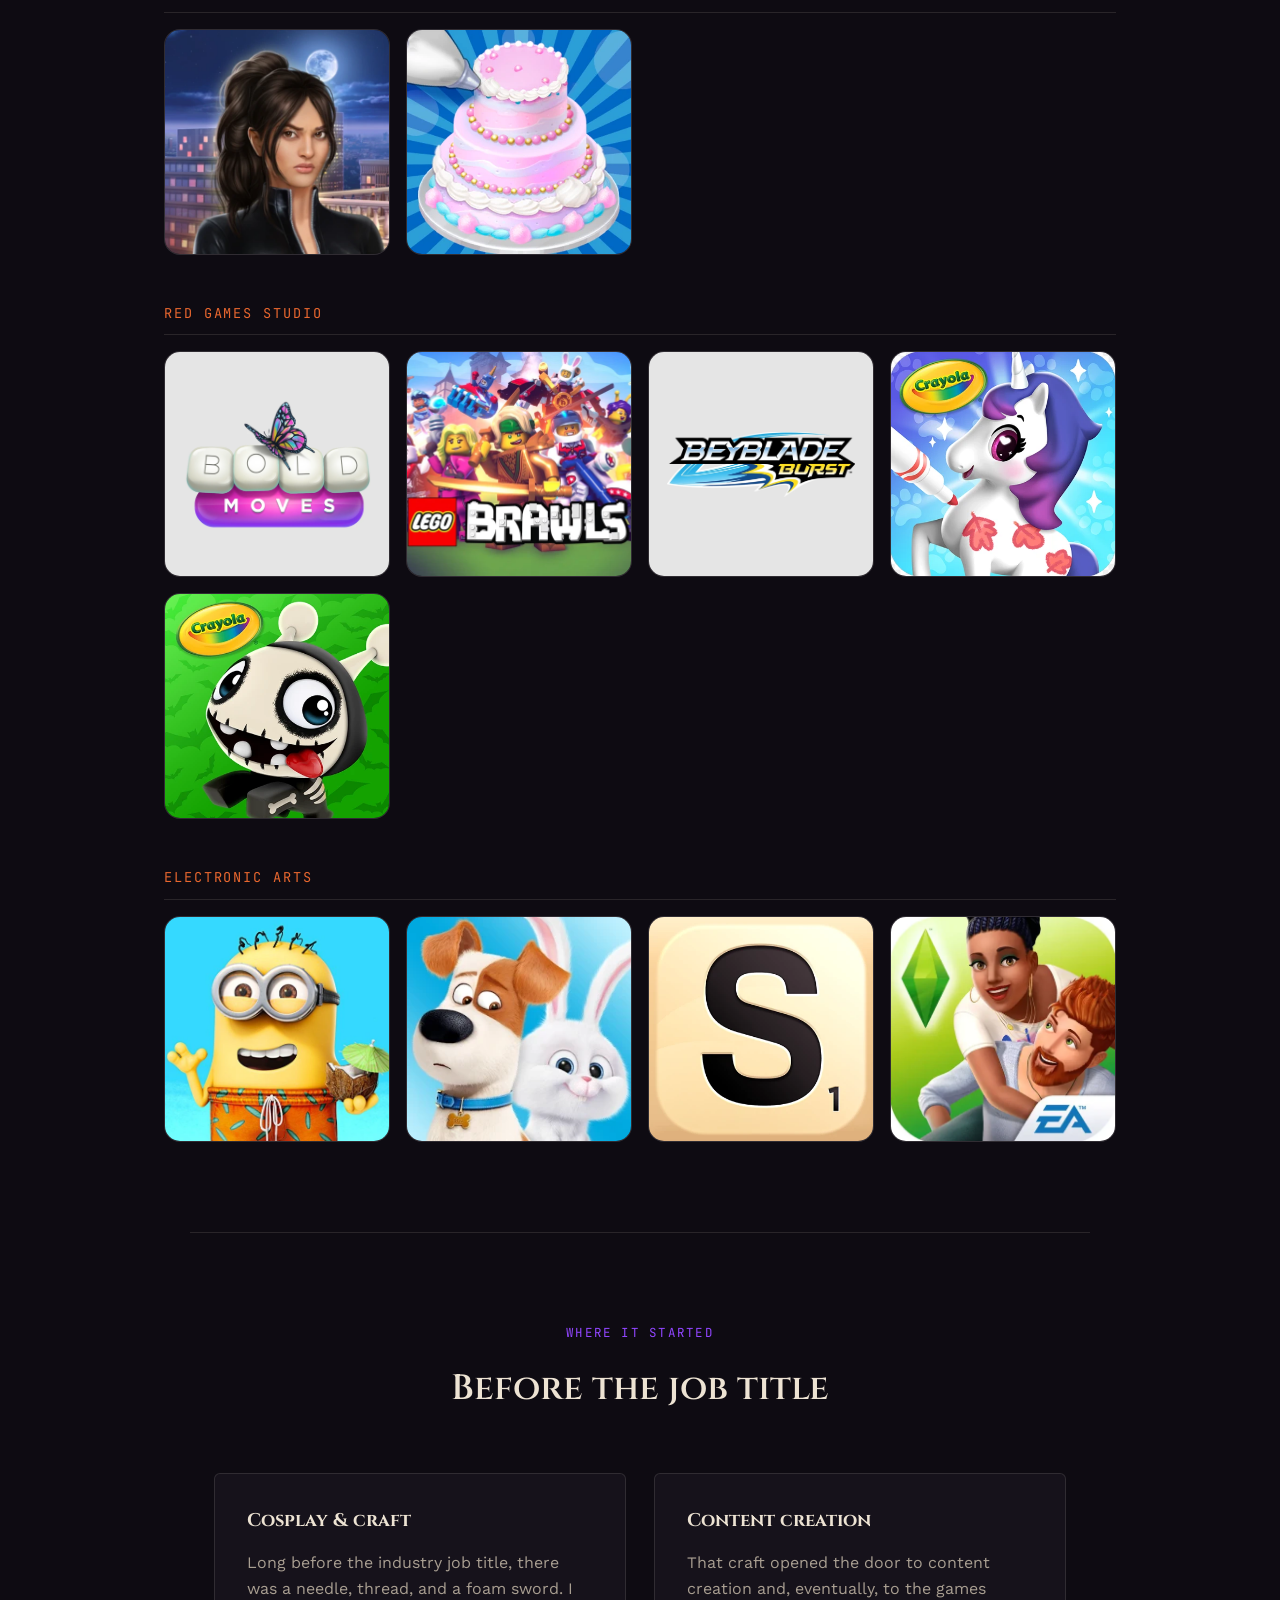
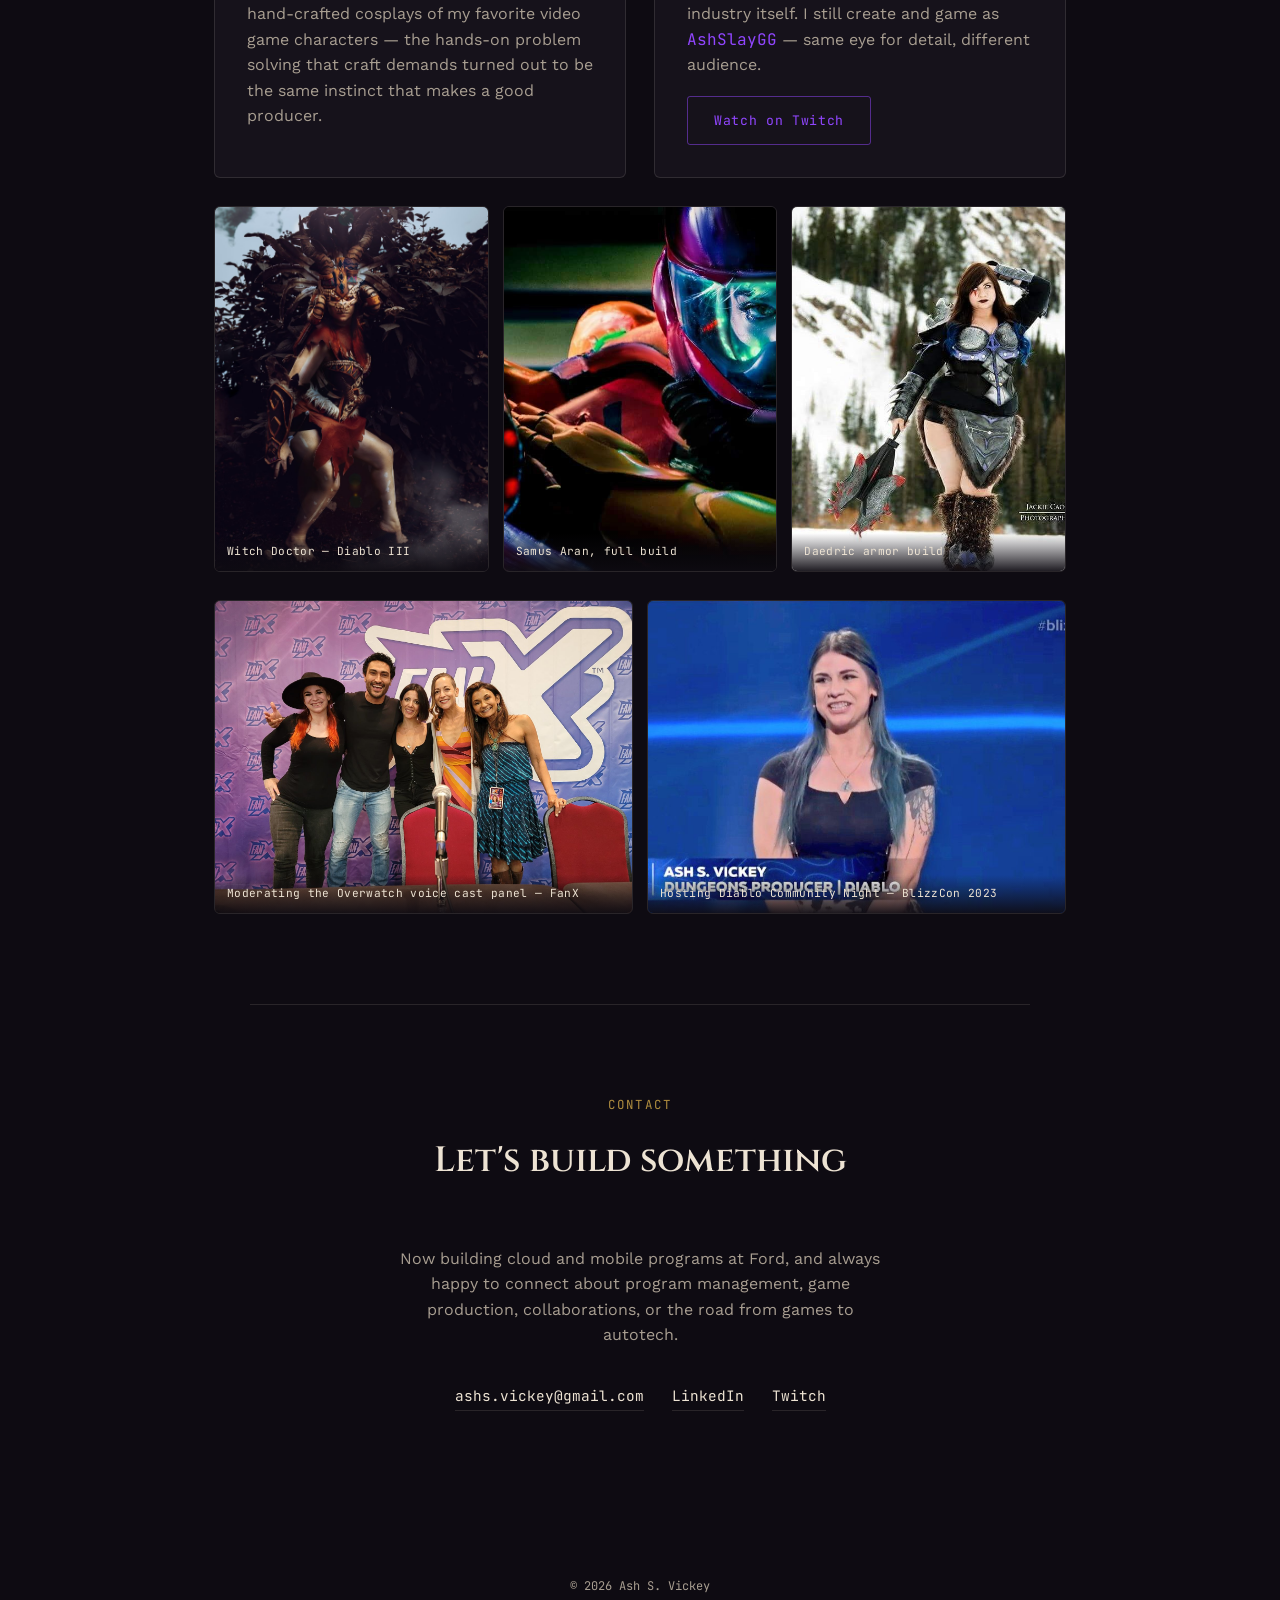
==== commit 416d9a9d: "Announce Ford role: banner, Writing section, hero, About and Contact updates" ====
--- a/index.html
+++ b/index.html
@@ -3,8 +3,8 @@
 <head>
 <meta charset="UTF-8">
 <meta name="viewport" content="width=device-width, initial-scale=1.0">
-<title>Ash S. Vickey — Senior Producer &amp; Program Manager</title>
-<meta name="description" content="Ash S. Vickey (AshSlayGG) — Senior Technical &amp; Game Producer, Program Manager. 12 years across AAA and mobile game production, from Diablo IV to indie co-development.">
+<title>Ash S. Vickey — Staff Technical Program Manager</title>
+<meta name="description" content="Ash S. Vickey (AshSlayGG) — Staff Technical Program Manager, Cloud &amp; Mobile at Ford Motor Company. 12 years across AAA and mobile game production, from Diablo IV to indie co-development.">
 <link rel="preconnect" href="https://fonts.googleapis.com">
 <link rel="preconnect" href="https://fonts.gstatic.com" crossorigin>
 <link href="https://fonts.googleapis.com/css2?family=Cinzel:wght@500;600;700&family=Work+Sans:wght@400;500;600&family=JetBrains+Mono:wght@400;500&display=swap" rel="stylesheet">
@@ -14,10 +14,23 @@
 
 <div class="ember-field" aria-hidden="true"></div>
 
+<!-- ANNOUNCEMENT BANNER -->
+<aside class="announce" aria-label="Career update">
+  <div class="announce-inner">
+    <span class="v-tag announce-tag">v2.0</span>
+    <p class="announce-text">
+      <span class="announce-kicker">New chapter:</span>
+      I've joined <strong>Ford Motor Company</strong> as Staff Technical Program Manager <span class="announce-sep" aria-hidden="true">|</span> Cloud &amp; Mobile
+    </p>
+    <a class="announce-link" href="#writing">Read: from games to autotech <span aria-hidden="true">&rarr;</span></a>
+  </div>
+</aside>
+
 <header class="site-header">
   <a class="mark" href="#top">A.S.V.</a>
   <nav class="site-nav">
     <a href="#about">About</a>
+    <a href="#writing">Writing</a>
     <a href="#portfolio">Production Portfolio</a>
     <a href="#credits">Credits</a>
     <a href="#stream">Where It Started</a>
@@ -29,11 +42,11 @@
 
   <!-- HERO / HOME -->
   <section class="hero" id="top">
-    <p class="eyebrow">Senior Producer &middot; Program Manager</p>
+    <p class="eyebrow">Technical Program Manager &middot; Producer</p>
     <h1 class="hero-name">Ash S. Vickey</h1>
     <p class="hero-handle">also known as <span>AshSlayGG</span></p>
     <p class="hero-line">
-      <span class="seg">Senior Technical Producer, Program Manager and Project Manager</span>
+      <span class="seg">Staff Technical Program Manager, Cloud &amp; Mobile at Ford</span>
       <span class="seg"><span class="sep" aria-hidden="true">|</span>CSM &amp; Six Sigma Certified</span>
       <span class="seg"><span class="sep" aria-hidden="true">|</span>Bridging Creative Vision &amp; Technical Execution</span>
       <span class="seg"><span class="sep" aria-hidden="true">|</span>Human-First Leadership &amp; Sustainable Pipelines</span>
@@ -63,7 +76,7 @@
           For twelve years, I've been journeying in Production for game development and enterprise-scale software engineering. My superpower? I build bridges between the creative vision and hardcore technical execution. <em>*Guitar noise*</em> I have incredible experience managing creative, content, and engineering pipelines, and overseeing the complex connective tissue that ties them all together.
         </p>
         <p>
-          Throughout my career at studios like Electronic Arts, Blizzard Entertainment, and Wolfjaw Studios, I've had the privilege of working on global products that reach millions of users, and my contributions have been recognized at the highest level. I&rsquo;ve learned that delivering incredible products, whether it&rsquo;s a massive game launch or a scalable enterprise backend platform, requires relentless alignment, sustainable resource modeling, and pipelines that empower teams to do their best work.
+          Throughout my career at studios like Electronic Arts, Blizzard Entertainment, and Wolfjaw Studios, I've had the privilege of working on global products that reach millions of users, and my contributions have been recognized at the highest level. Now I&rsquo;m bringing that experience to Ford Motor Company as a Staff Technical Program Manager for Cloud &amp; Mobile. I&rsquo;ve learned that delivering incredible products, whether it&rsquo;s a massive game launch or a scalable enterprise backend platform, requires relentless alignment, sustainable resource modeling, and pipelines that empower teams to do their best work.
         </p>
         <p>
           I'm a powerhouse at ensuring the morale, interest, and passion your team brings to a project are vivid, memorable, and time-saving because they enjoy what they're contributing. I excel at building relationships with external and co-development partners; I have natural charisma, and I inspire folks to contribute at a higher quality than before I get involved.
@@ -82,6 +95,26 @@
           <li>Six Sigma Certified</li>
         </ul>
       </div>
+    </div>
+  </section>
+
+  <!-- WRITING -->
+  <section class="writing" id="writing">
+    <div class="section-head">
+      <p class="eyebrow">Writing</p>
+      <h2>Notes from the road</h2>
+    </div>
+
+    <!-- When the article is live: change the <div> below to
+         <a class="post-card" href="YOUR-LINKEDIN-ARTICLE-URL" target="_blank" rel="noopener">
+         (and the closing </div> to </a>), then change "Coming soon" to "Read on LinkedIn". -->
+    <div class="post-card is-upcoming">
+      <span class="post-meta">LinkedIn Article <span aria-hidden="true">&middot;</span> <span class="post-status">Coming soon</span></span>
+      <h3 class="post-title">From Games to Autotech</h3>
+      <p class="post-desc">
+        Why I'm taking twelve years of game and mobile production into cloud and mobile
+        programs at Ford, and what carries over from shipping games to shipping software on the road.
+      </p>
     </div>
   </section>
 
@@ -977,8 +1010,9 @@
       <h2>Let's build something</h2>
     </div>
     <p class="contact-line">
-      Open to producer and program management opportunities, collaborations, and
-      conversations about either side of the work.
+      Now building cloud and mobile programs at Ford, and always happy to connect
+      about program management, game production, collaborations, or the road from
+      games to autotech.
     </p>
     <div class="contact-links">
       <a href="mailto:ashs.vickey@gmail.com">ashs.vickey@gmail.com</a>
--- a/styles.css
+++ b/styles.css
@@ -1385,3 +1385,137 @@
 
 .credit-front { background: var(--art-bg, var(--void-raised)); }
 .credit-front.is-contain img { object-fit: contain; padding: 8%; }
+
+
+/* ---------------------------------------------
+   Announcement banner
+--------------------------------------------- */
+.announce {
+  position: relative;
+  z-index: 3;
+  background: linear-gradient(90deg, rgba(196, 67, 43, 0.14), rgba(22, 18, 27, 0.9) 50%, rgba(145, 70, 255, 0.10));
+  border-bottom: 1px solid rgba(196, 67, 43, 0.35);
+}
+
+.announce-inner {
+  max-width: 1040px;
+  margin: 0 auto;
+  padding: 12px var(--edge);
+  display: flex;
+  align-items: center;
+  justify-content: center;
+  flex-wrap: wrap;
+  gap: 10px 16px;
+  text-align: center;
+}
+
+.announce-tag {
+  font-size: 0.72rem;
+  padding: 3px 7px;
+}
+
+.announce-text {
+  margin: 0;
+  font-size: 0.92rem;
+  color: var(--bone);
+}
+
+.announce-text strong {
+  font-weight: 600;
+  color: var(--bone);
+}
+
+.announce-kicker {
+  font-family: var(--font-mono);
+  font-size: 0.78rem;
+  letter-spacing: 0.08em;
+  text-transform: uppercase;
+  color: var(--gold);
+  margin-right: 6px;
+}
+
+.announce-sep {
+  color: var(--gold);
+  margin: 0 0.35em;
+}
+
+.announce-link {
+  font-family: var(--font-mono);
+  font-size: 0.78rem;
+  letter-spacing: 0.04em;
+  color: var(--ember-bright);
+  text-decoration: none;
+  border-bottom: 1px solid rgba(232, 103, 47, 0.4);
+  padding-bottom: 1px;
+  white-space: nowrap;
+  transition: color 0.2s ease, border-color 0.2s ease;
+}
+
+.announce-link:hover {
+  color: var(--bone);
+  border-color: var(--bone);
+}
+
+@media (max-width: 640px) {
+  .announce-inner { gap: 8px 12px; }
+  .announce-text { font-size: 0.86rem; flex-basis: 100%; }
+}
+
+/* ---------------------------------------------
+   Writing
+--------------------------------------------- */
+.writing {
+  position: relative;
+  z-index: 1;
+  max-width: var(--max-w);
+  margin: 0 auto;
+  padding: 10vh var(--edge);
+  border-top: 1px solid var(--hairline);
+}
+
+.writing .section-head { margin-bottom: 40px; }
+
+.post-card {
+  display: block;
+  max-width: 620px;
+  margin: 0 auto;
+  padding: 26px 28px;
+  background: var(--void-raised);
+  border: 1px solid var(--hairline);
+  border-left: 3px solid var(--ember);
+  border-radius: 6px;
+  text-decoration: none;
+  color: inherit;
+  transition: border-color 0.2s ease, transform 0.15s ease;
+}
+
+a.post-card:hover {
+  border-color: rgba(232, 103, 47, 0.5);
+  border-left-color: var(--ember-bright);
+  transform: translateY(-2px);
+}
+
+.post-meta {
+  display: block;
+  font-family: var(--font-mono);
+  font-size: 0.74rem;
+  letter-spacing: 0.08em;
+  text-transform: uppercase;
+  color: var(--gold);
+  margin-bottom: 10px;
+}
+
+.is-upcoming .post-status { color: var(--bone-dim); }
+
+.post-title {
+  font-family: var(--font-display);
+  font-weight: 600;
+  font-size: 1.35rem;
+  margin: 0 0 10px;
+}
+
+.post-desc {
+  margin: 0;
+  color: var(--bone-dim);
+  font-size: 0.98rem;
+}
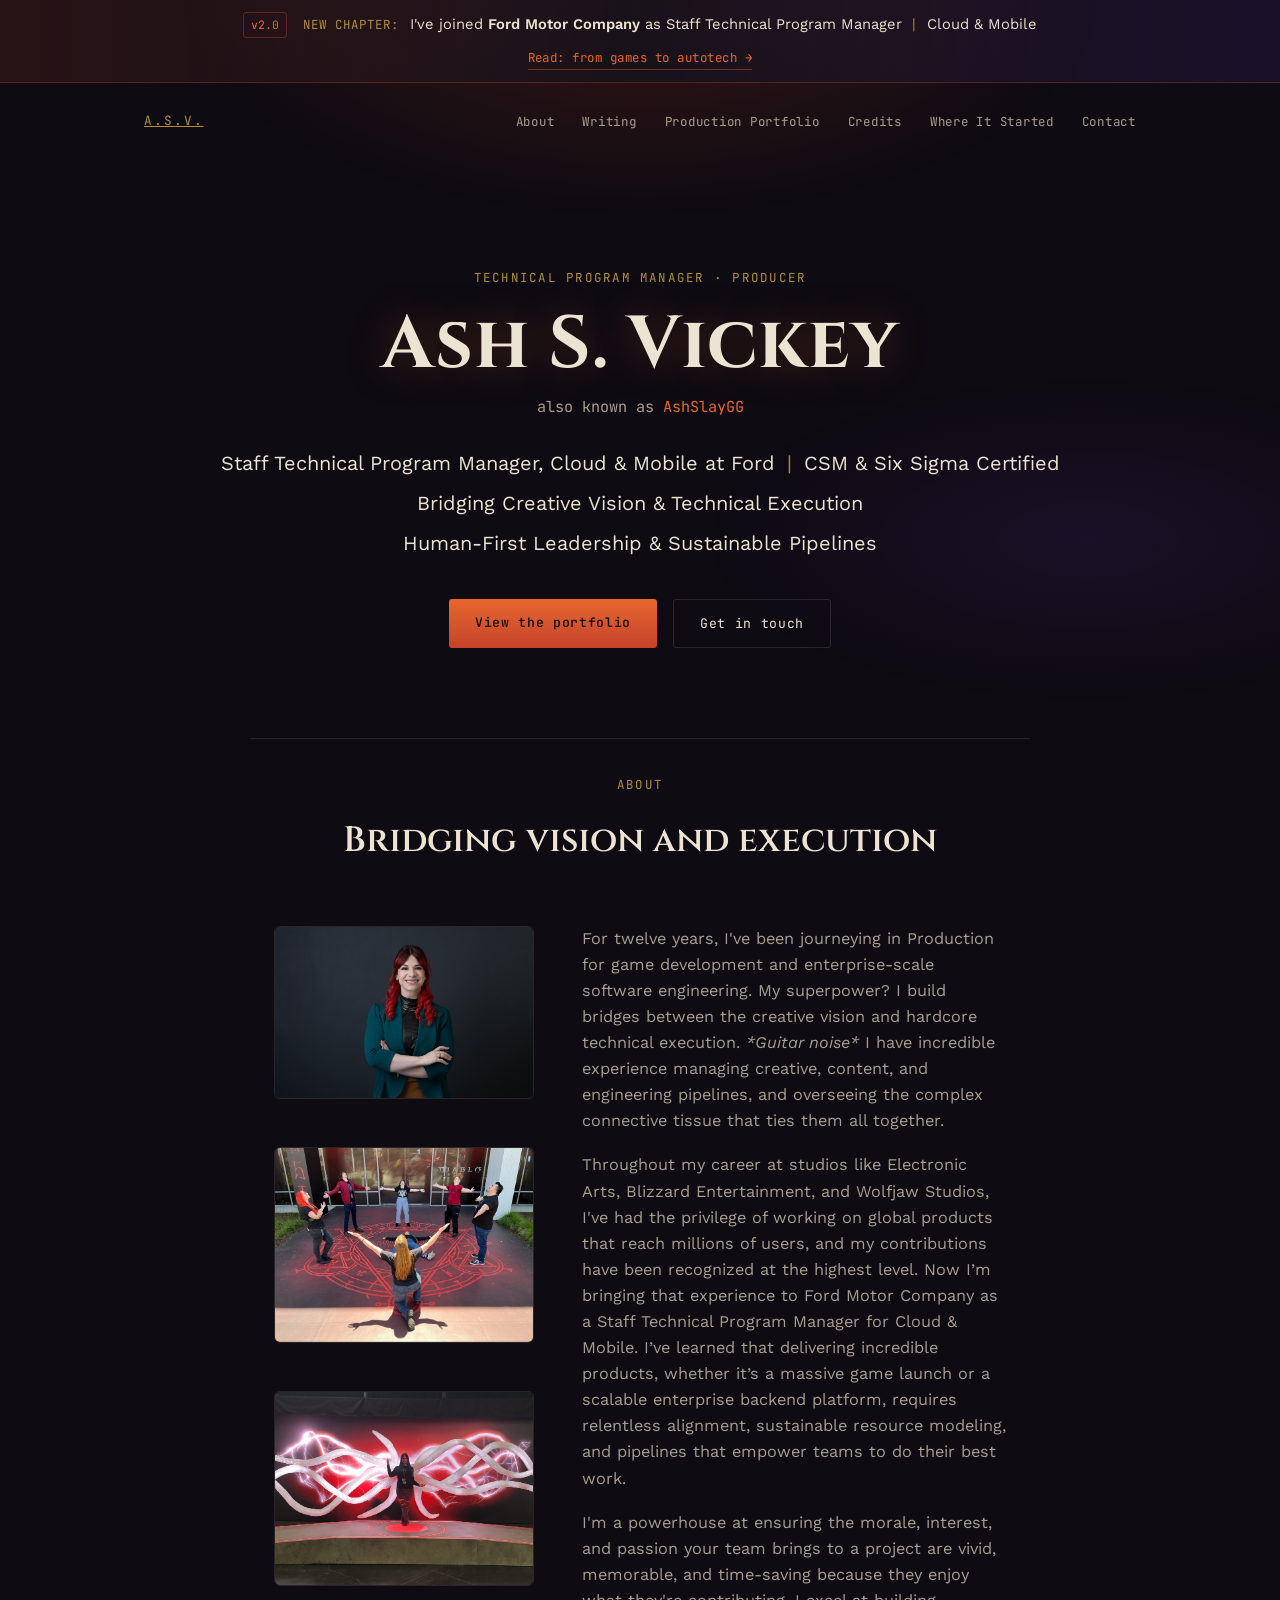
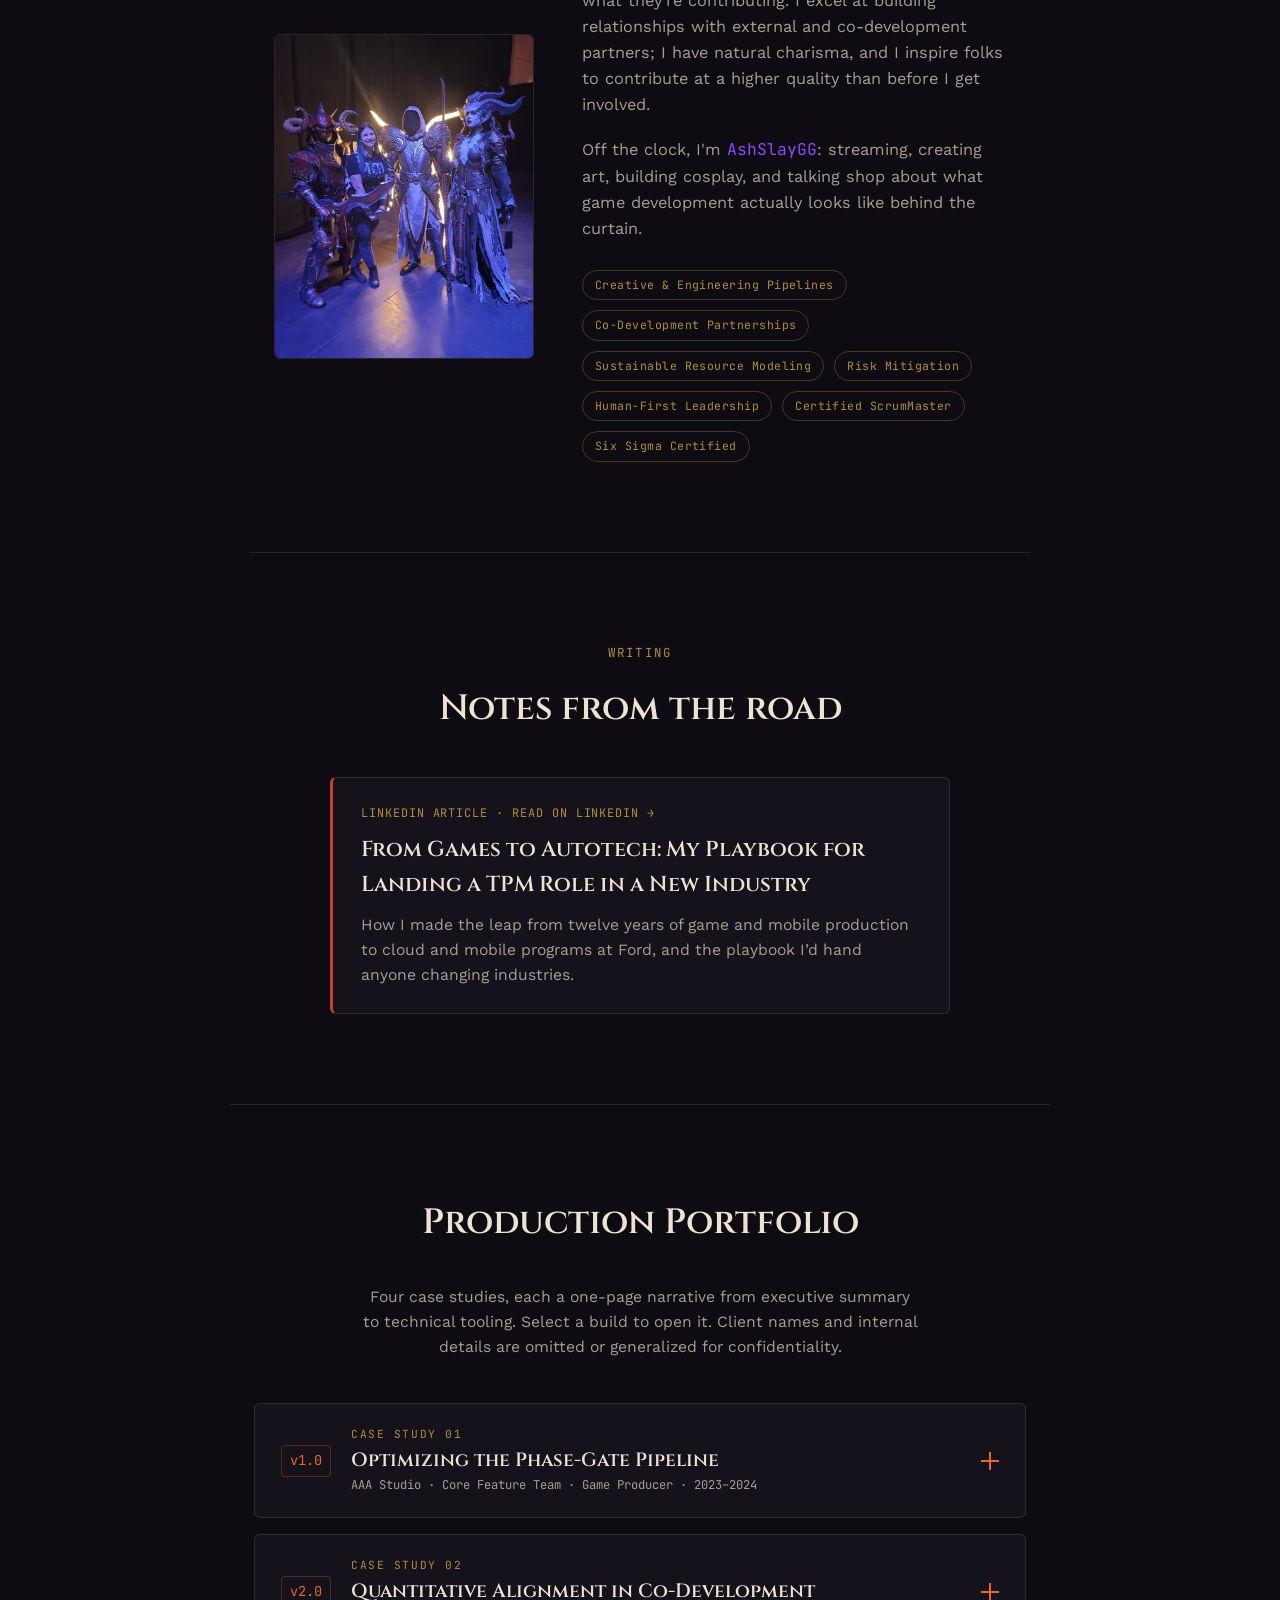
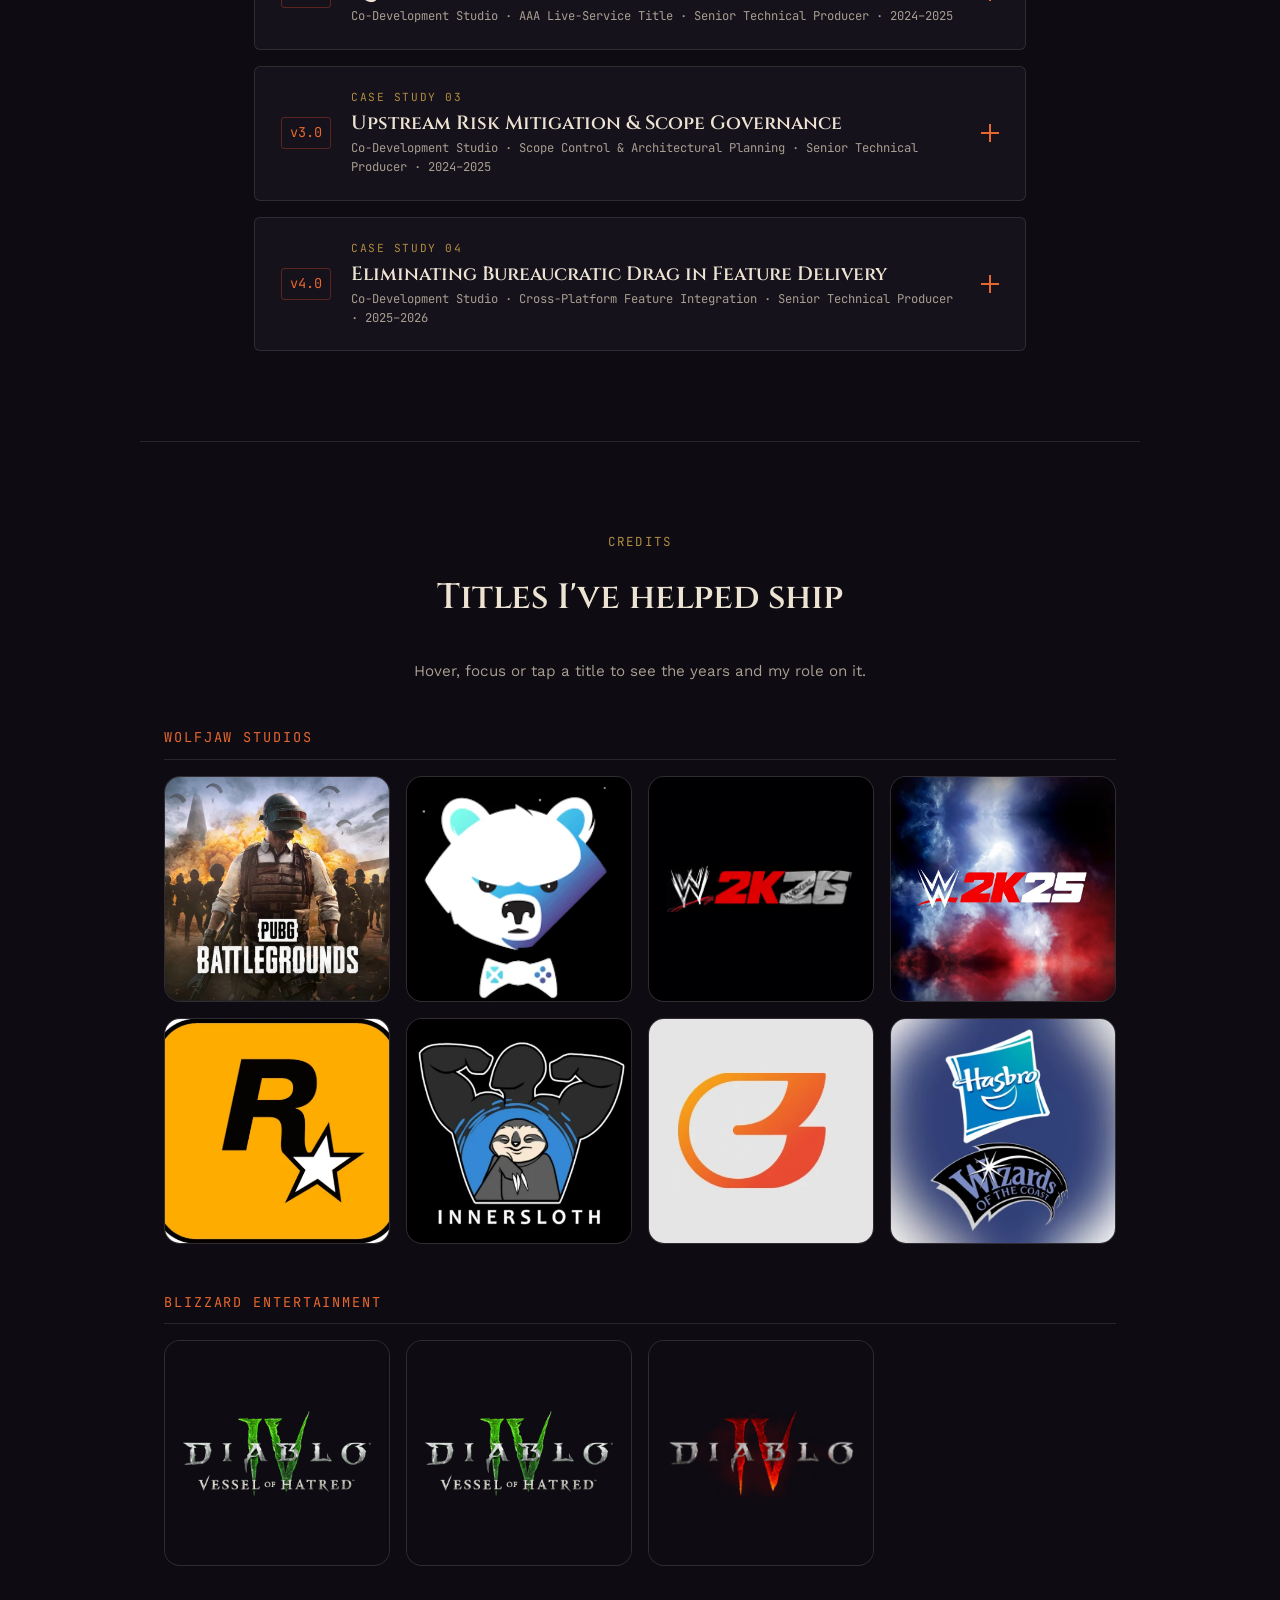
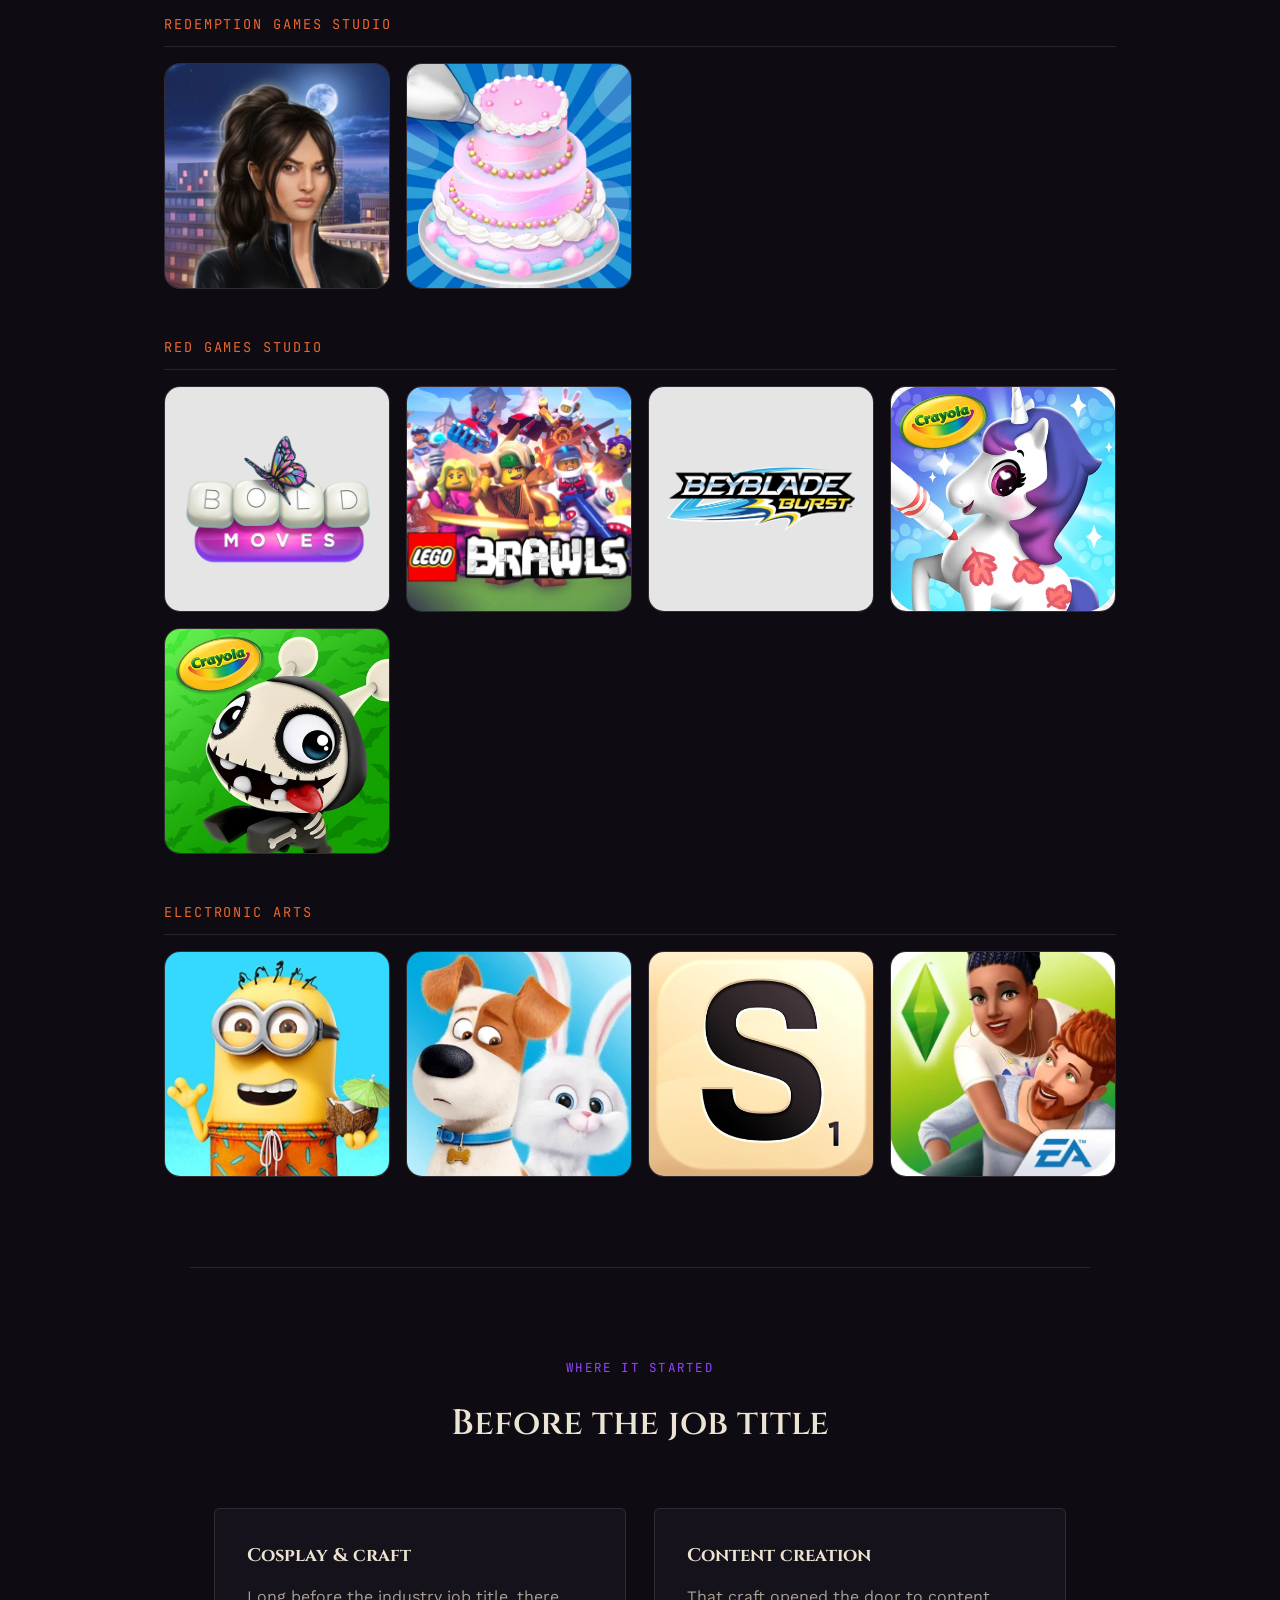
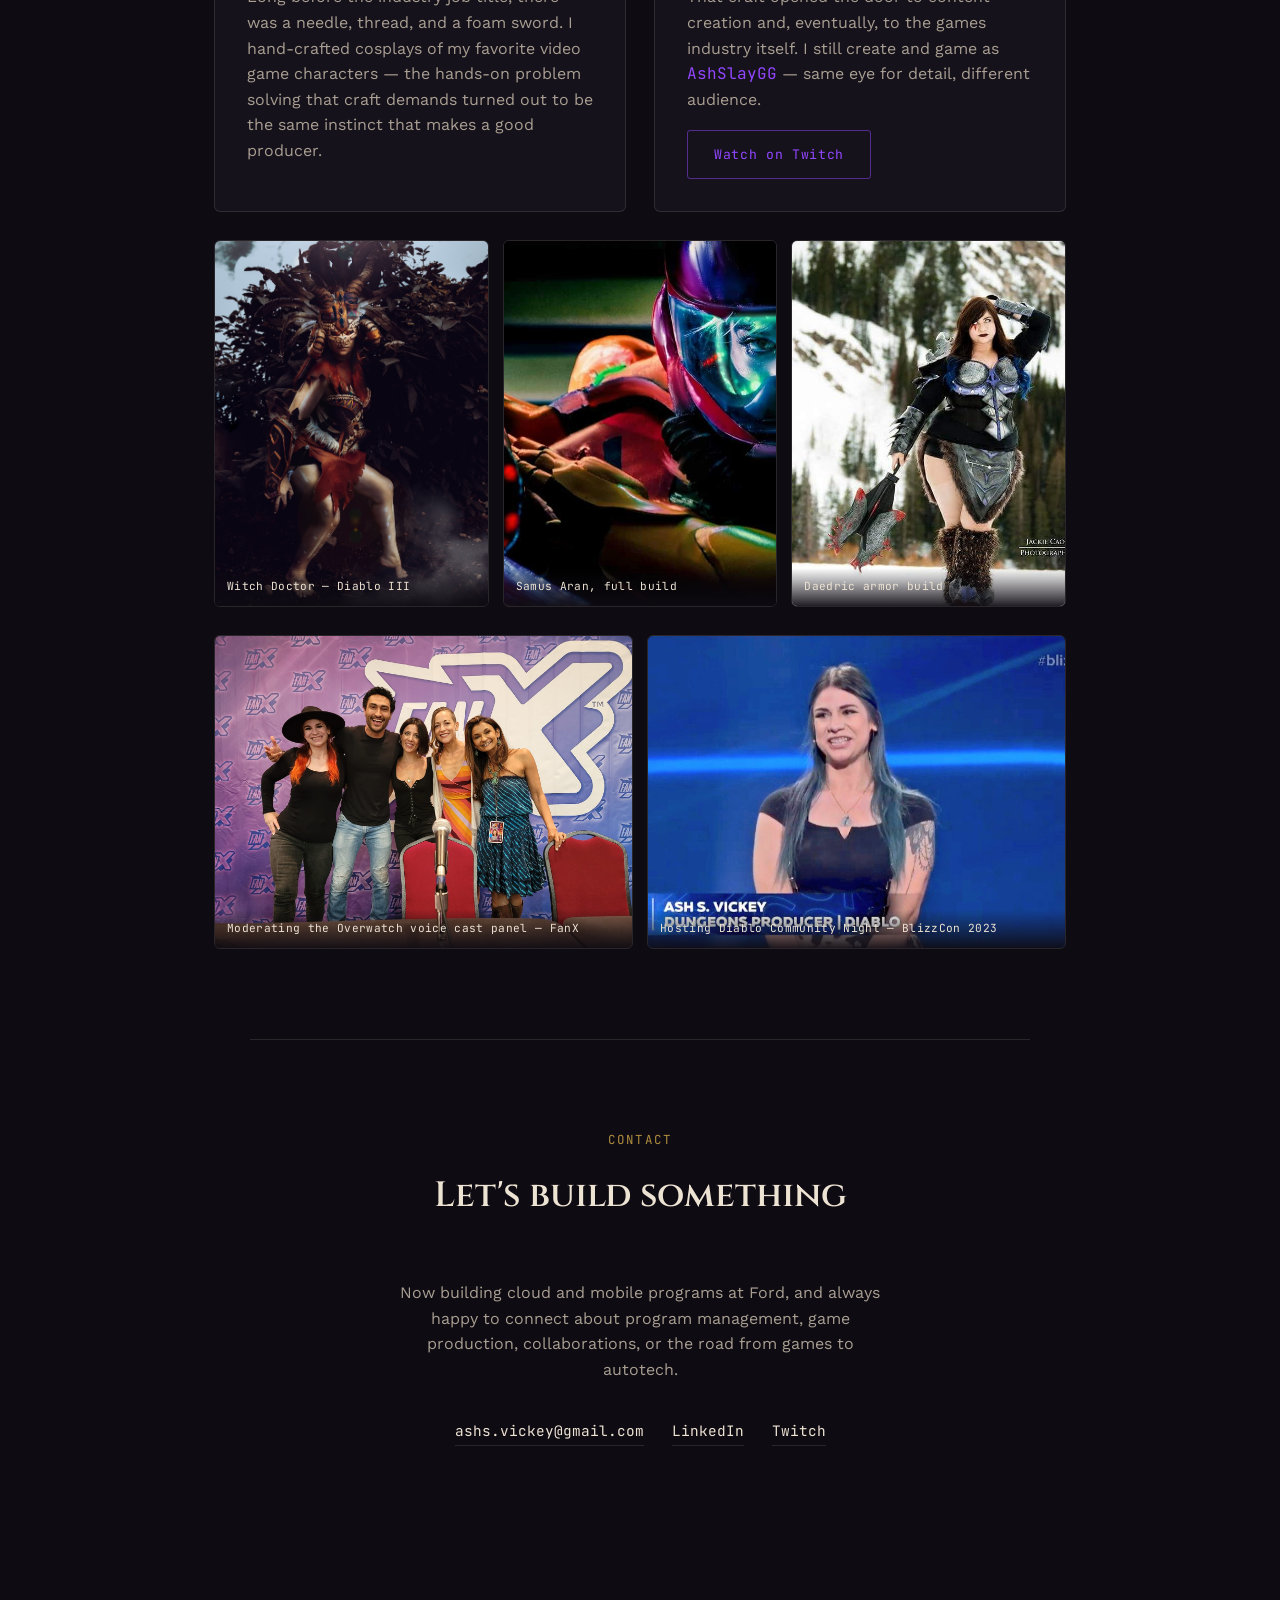
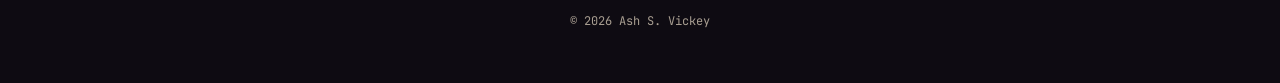
==== commit f4c7cf37: "Link published LinkedIn article from banner and Writing card" ====
--- a/index.html
+++ b/index.html
@@ -22,7 +22,7 @@
       <span class="announce-kicker">New chapter:</span>
       I've joined <strong>Ford Motor Company</strong> as Staff Technical Program Manager <span class="announce-sep" aria-hidden="true">|</span> Cloud &amp; Mobile
     </p>
-    <a class="announce-link" href="#writing">Read: from games to autotech <span aria-hidden="true">&rarr;</span></a>
+    <a class="announce-link" href="https://www.linkedin.com/pulse/from-games-autotech-my-playbook-landing-tpm-role-new-industry-vickey-mu44c" target="_blank" rel="noopener">Read: from games to autotech <span aria-hidden="true">&rarr;</span></a>
   </div>
 </aside>
 
@@ -105,17 +105,14 @@
       <h2>Notes from the road</h2>
     </div>
 
-    <!-- When the article is live: change the <div> below to
-         <a class="post-card" href="YOUR-LINKEDIN-ARTICLE-URL" target="_blank" rel="noopener">
-         (and the closing </div> to </a>), then change "Coming soon" to "Read on LinkedIn". -->
-    <div class="post-card is-upcoming">
-      <span class="post-meta">LinkedIn Article <span aria-hidden="true">&middot;</span> <span class="post-status">Coming soon</span></span>
-      <h3 class="post-title">From Games to Autotech</h3>
+    <a class="post-card" href="https://www.linkedin.com/pulse/from-games-autotech-my-playbook-landing-tpm-role-new-industry-vickey-mu44c" target="_blank" rel="noopener">
+      <span class="post-meta">LinkedIn Article <span aria-hidden="true">&middot;</span> <span class="post-status">Read on LinkedIn <span aria-hidden="true">&rarr;</span></span></span>
+      <h3 class="post-title">From Games to Autotech: My Playbook for Landing a TPM Role in a New Industry</h3>
       <p class="post-desc">
-        Why I'm taking twelve years of game and mobile production into cloud and mobile
-        programs at Ford, and what carries over from shipping games to shipping software on the road.
+        How I made the leap from twelve years of game and mobile production to cloud and
+        mobile programs at Ford, and the playbook I&rsquo;d hand anyone changing industries.
       </p>
-    </div>
+    </a>
   </section>
 
   <!-- PORTFOLIO -->
